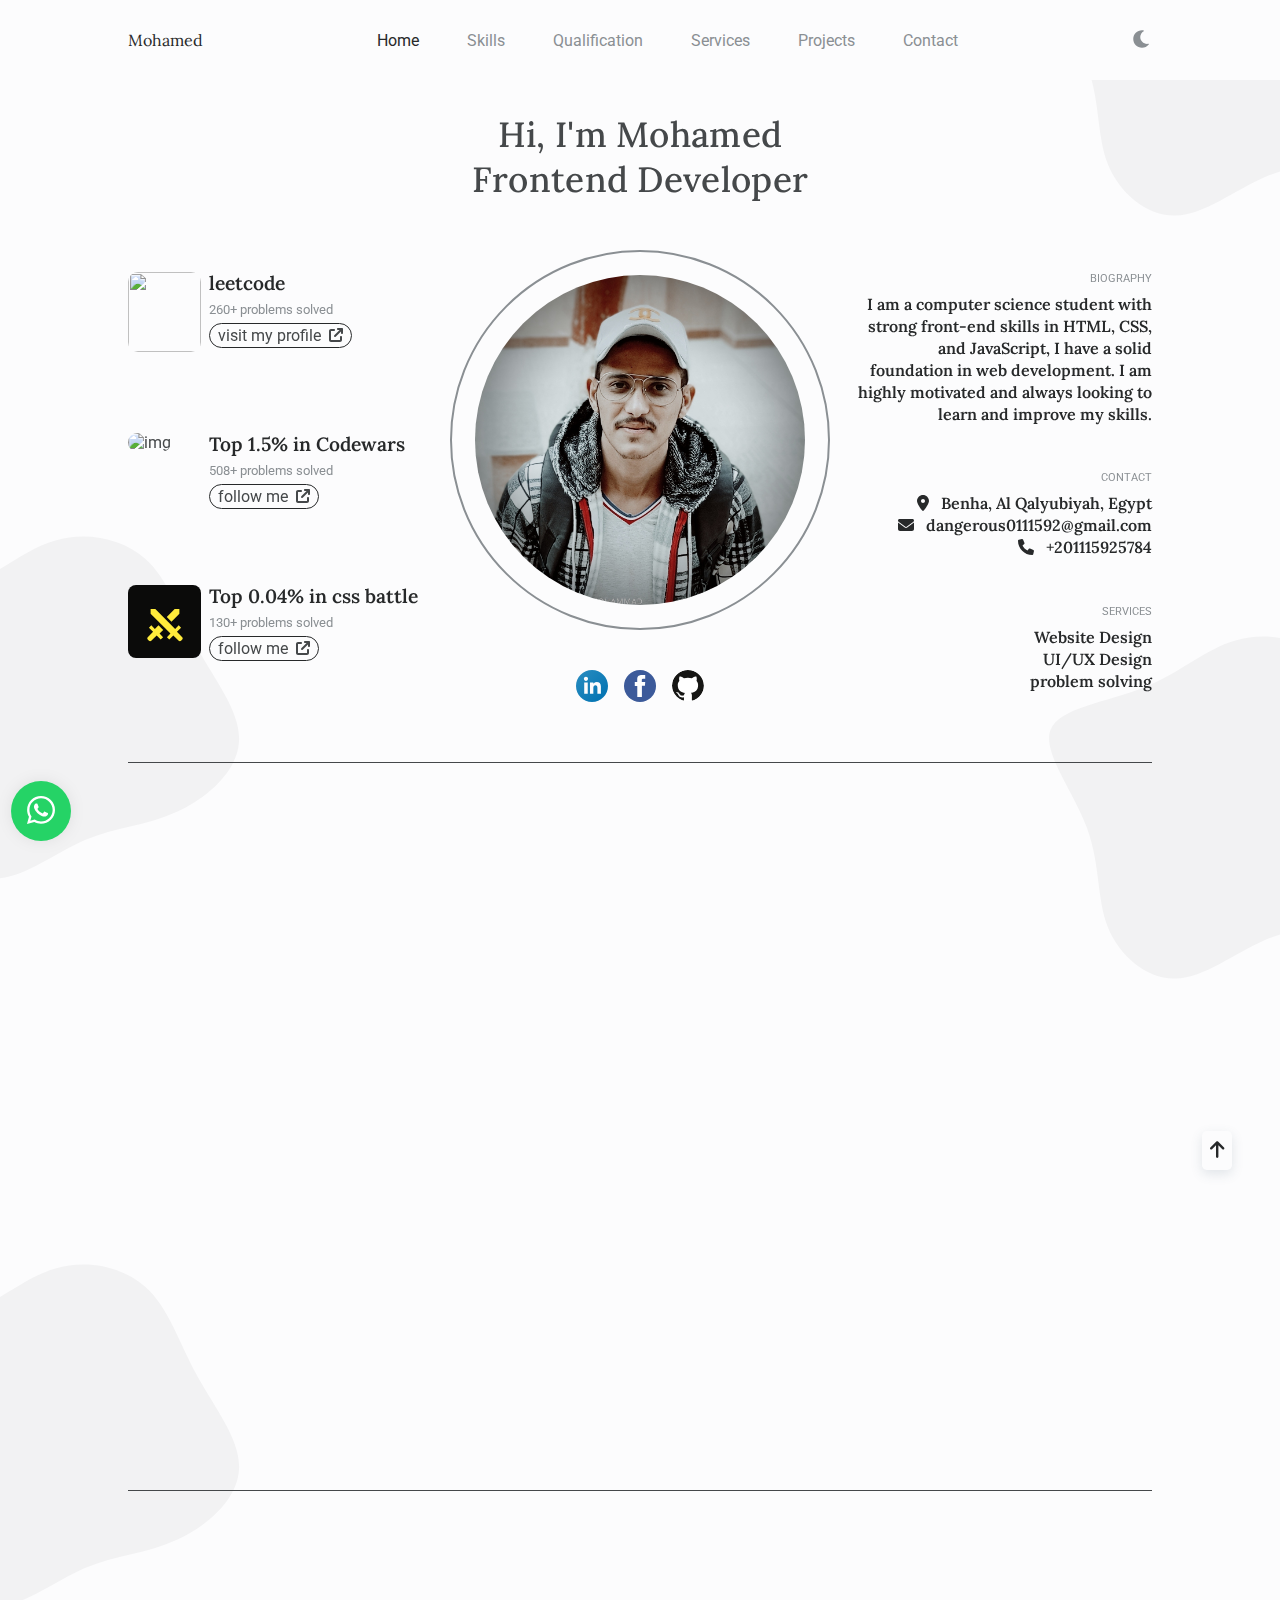
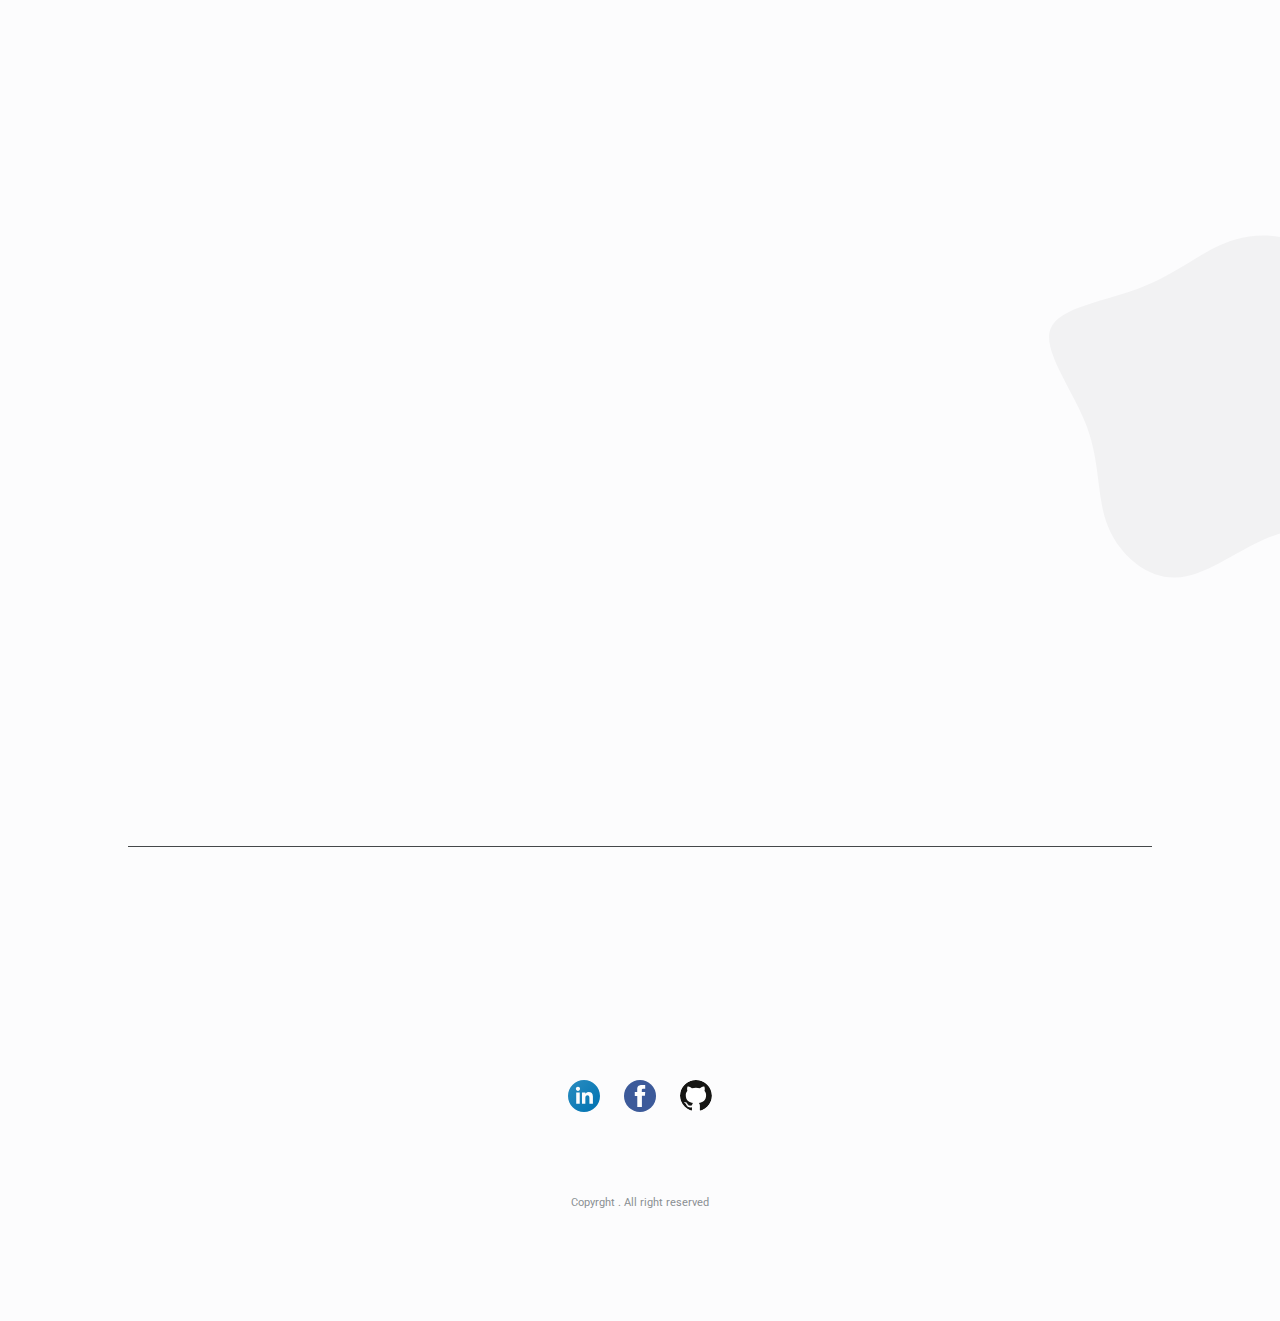
==== index.html @ 40b0de3e "Update index.html" ====
<!DOCTYPE html>
<html lang="en">
<head>
    <meta charset="UTF-8">
    <meta http-equiv="X-UA-Compatible" content="IE=edge">
    <meta name="viewport" content="width=device-width, initial-scale=1.0">
    <link href="https://unpkg.com/aos@2.3.1/dist/aos.css" rel="stylesheet">
    <!------------------- my style ------------------->
    <link rel="stylesheet" href="style/myStyle.css">
    <!------------------- icon  ------------------->
    <link rel="stylesheet" href="style/all.min.css">
    <title>Mohamed Atef</title>
</head>
<body>
    <!-------------------------- Header ---------------------->
    <header class="header" id="header">
        <nav class="nav container">
            <a href="#" class="nav-logo">
                Mohamed
            </a>
            <div class="nav-menu" id="nav-menu">
                <ul class="nav-list grid">
                    <li class="nav-item">
                        <a href="#home" class="nav-link active-link">
                            <i class="fa-solid fa-house"></i>
                            Home
                        </a>
                    </li>
                    <li class="nav-item">
                        <a href="#skills" class="nav-link">
                            <i class="fa-solid fa-award"></i>
                            Skills
                        </a>
                    </li>
                    <li class="nav-item">
                        <a href="#qualification" class="nav-link">
                            <i class="fa-sharp fa-solid fa-book-open"></i>
                            Qualification
                        </a>
                    </li>
                    <li class="nav-item">
                        <a href="#services" class="nav-link">
                            <i class="fa-sharp fa-solid fa-briefcase"></i>
                            Services
                        </a>
                    </li>
                    <li class="nav-item">
                        <a href="#projects" class="nav-link">
                            <i class="fa-regular fa-image"></i>
                            Projects
                        </a>
                    </li>
                    <li class="nav-item">
                        <a href="#contact" class="nav-link">
                            <i class="fa-regular fa-comment"></i>
                            Contact
                        </a>
                    </li>
                </ul>
                <!---- Close button ---->
                <div class="nav-close" id="nav-close">
                    <i class="fa-solid fa-xmark"></i>
                </div>
            </div>
            <div class="nav-buttons">
                <!-- Theme change button -->
                <div class="light" id="theme-button">
                    <i class="fa-solid fa-moon change-theme"></i>
                </div>
                <!-- Toggle button -->
                <div class="nav-toggle" id="nav-toggle">
                    <i class="fa-solid fa-bars"></i>
                </div>
            </div>
        </nav>
    </header>
    <!-------------------------- main ---------------------->
    <main class="main">
    <!-------------------------- Home ---------------------->
        <section class="home section" id="home">
            <img class="image-shape one" src="images/shpaewhite.svg" alt="shape">
            <div class="home-container container grid section-border">
                <div class="home-data grid">
                    <h1 class="home-title" data-aos="zoom-in-up"  data-aos-duration="1500">
                        Hi, I'm Mohamed <br>
                        Frontend Developer <br>
                        
                    </h1>
                    <div class="home-hold grid" data-aos="fade-up" data-aos-duration="1500">
                        <div class="home-profile">
                        </div>
                    </div>
                    <ul class="home-social">
                        <li data-aos="fade-right"  data-aos-duration="1500">
                            <a href="https://www.linkedin.com/in/mohamed-atef-a71194235/" target="_blank" class="home-social-link">
                                <img src="images/linkedin-icon.svg" alt="linked">
                            </a>
                        </li>
                        <li data-aos="zoom-in-up"  data-aos-duration="1500">
                            <a href="https://www.facebook.com/profile.php?id=100014950334746" target="_blank" class="home-social-link">
                                <img src="images/facebook-3-2.svg" alt="face">
                            </a>
                        </li>
                        <li data-aos="fade-left"  data-aos-duration="1500">
                            <a href="https://github.com/Mohamedate" target="_blank" class="home-social-link">
                                <img class="githup" src="images/github-icon-1.svg" alt="github">

                            </a>
                        </li>
                        
                    </ul>
                </div>
                <!-------------------------- Home 2 ---------------------->
                <div class="home-info" data-aos="fade-right"  data-aos-duration="1500" >
                    <div class="problem-skills">
                        <div class="image">
                            <img src="https://leetcode.com/_next/static/images/logo-dark-c96c407d175e36c81e236fcfdd682a0b.png" alt="">
                        </div>
                        <div class="right">
                        <p class="home-info-number">
                            leetcode
                        </p>
                        <p class="leader">260+ problems solved</p>
                        <a href="https://leetcode.com/_Mohamed_Atef/" target="_blank" class="button">visit my profile<i class="fa-solid fa-arrow-up-right-from-square"></i></a>
                        </div>
                    </div>
                    <div class="problem-skills">
                        <div class="image">
                            <img src="https://www.codewars.com/packs/assets/logo.61192cf7.svg" alt="img">
                        </div>
                        <div class="right">
                            <p class="home-info-number">
                            Top 1.5% in Codewars
                            </p>
                        <p class="leader">508+ problems solved</p>
                        <a href="https://www.codewars.com/users/Mohamed_Atef" target="_blank" class="button">follow me<i class="fa-solid fa-arrow-up-right-from-square"></i></a>
                        </div>
                    </div>
                    <div class="problem-skills">
                        <div class="image">
                            <h1 ><svg width="40" height="40" viewBox="0 0 24 24" fill="none" xmlns="http://www.w3.org/2000/svg" style="vertical-align: middle;"><path fill="currentColor" d="M6.2,2.44L18.1,14.34L20.22,12.22L21.63,13.63L19.16,16.1L22.34,19.28C22.73,19.67 22.73,20.3 22.34,20.69L21.63,21.4C21.24,21.79 20.61,21.79 20.22,21.4L17,18.23L14.56,20.7L13.15,19.29L15.27,17.17L3.37,5.27V2.44H6.2M15.89,10L20.63,5.26V2.44H17.8L13.06,7.18L15.89,10M10.94,15L8.11,12.13L5.9,14.34L3.78,12.22L2.37,13.63L4.84,16.1L1.66,19.29C1.27,19.68 1.27,20.31 1.66,20.7L2.37,21.41C2.76,21.8 3.39,21.8 3.78,21.41L7,18.23L9.44,20.7L10.85,19.29L8.73,17.17L10.94,15Z"></path></svg></h1>
                        </div>
                        <div class="right">
                        <p class="home-info-number">
                            Top 0.04% in css battle
                        </p>
                        <p class="leader">130+ problems solved</p>
                        <a href="https://cssbattle.dev/player/MnJTtdFY2pO4uQ5dPHrO4mf7Mcn2" target="_blank" class="button">follow me<i class="fa-solid fa-arrow-up-right-from-square"></i></a>
                        </div>
                    </div>
                </div>
    <!-------------------------- Home 1 ---------------------->
                <div class="home-info" data-aos="fade-left" data-aos-duration="1500">
                    <div>
                        <h3 class="home-info-title">
                            BIOGRAPHY
                        </h3>
                        <p class="home-info-desc">
                            I am a computer science student with strong front-end skills in HTML, CSS, and JavaScript, I have a solid foundation in web development. I am highly motivated and always looking to learn and improve my skills.
                        </p>
                    </div>
                       <div>
                        <h3 class="home-info-title">
                            CONTACT
                        </h3>
                        <p class="home-info-desc">
                            <i class="fas fa-map-marker-alt"></i> Benha, Al Qalyubiyah, Egypt <br>
                            <i class="fas fa-envelope"></i> dangerous0111592@gmail.com <br>
                            <i class="fas fa-phone"></i> +201115925784  <br>
                        </p>
                       </div>
                        <div>
                            <h3 class="home-info-title">
                                SERVICES
                            </h3>
                            <p class="home-info-desc">
                                Website Design<br>
                                UI/UX Design<br>
                                problem solving<br>
                            </p>
                        </div>
                </div>
    
                
            </div>
            <img class="image-shape two" src="images/shpaewhite.svg" alt="shape">
        </section>
    <!-------------------------- skills ---------------------->
        <section class="skills section" id="skills">
            <img class="image-shape one" src="images/shpaewhite.svg" alt="shape">
            <h2 class="section-title" data-aos="fade-down"  data-aos-duration="1500">Skills</h2>
            <span class="section-subtitle" data-aos="fade-down" data-aos-duration="1500">My favorite skills</span>
            <div class="skills-container container grid section-border">
    <!-------------------------- skills 1 ---------------------->
                <div class="skills-content"  data-aos="fade-right"  data-aos-duration="1500">
                    <h3 class="skills-title">
                        <i class="fas fa-code"></i>
                        Frontend Developer
                    </h3>
                    <div class="skills-info">
                        <div class="skills-data">
                            <div class="skills-hold">
                                <img src="images/html-1.svg" alt="html">
                            </div>
                            <h3 class="skills-name">Html</h3>
                            <span class="skills-subtitle">Intermediate</span>
                        </div>

                        <div class="skills-data">
                            <div class="skills-hold">
                                <img src="images/css-3.svg" alt="css">
                            </div>
                            <h3 class="skills-name">CSS</h3>
                            <span class="skills-subtitle">Advanced</span>
                        </div>

                        <div class="skills-data">
                            <div class="skills-hold">
                                <img src="images/javascript-1.svg" alt="javascript">
                            </div>
                            <h3 class="skills-name">Javascript</h3>
                            <span class="skills-subtitle">Advanced</span>
                        </div>

                        <div class="skills-data">
                            <div class="skills-hold">
                                <img class="react" src="images/react-2.svg" alt="react">
                            </div>
                            <h3 class="skills-name">REACT</h3>
                            <span class="skills-subtitle">Intermediate</span>
                        </div>

                        <div class="skills-data">
                            <div class="skills-hold">
                                <img src="images/github-icon-1.svg" alt="github">
                            </div>
                            <h3 class="skills-name">Github</h3>
                            <span class="skills-subtitle">Intermediate</span>
                        </div>
                    </div>
                </div>
    <!-------------------------- skills 2 ---------------------->
                <div class="skills-content"  data-aos="fade-left"  data-aos-duration="1500">
                    <h3 class="skills-title">
                        <i class="fa-solid fa-desktop"></i>
                        Programming skills
                    </h3>
                    <div class="skills-info">
                         <div class="skills-data">
                            <div class="skills-hold">
                                <i class="fas fa-code"></i>
                            </div>
                            <h3 class="skills-name">Problem solving</h3>
                            <span class="skills-subtitle">Advanced</span>
                        </div>

                        <div class="skills-data">
                            <div class="skills-hold">
                                <img class="sql" src="images/microsoft-sql-server-1.svg" alt="sql">
                            </div>
                            <h3 class="skills-name">SQL Server</h3>
                            <span class="skills-subtitle">Intermediate</span>
                        </div>

                        <div class="skills-data">
                            <div class="skills-hold">
                                <img src="images/java-4.svg" alt="java">
                            </div>
                            <h3 class="skills-name">Java</h3>
                            <span class="skills-subtitle">Basics</span>
                        </div>

                        <div class="skills-data">
                            <div class="skills-hold">
                                <img src="images/c.svg" alt="c">
                            </div>
                            <h3 class="skills-name">C++</h3>
                            <span class="skills-subtitle">Intermediate</span>
                        </div>

                        <div class="skills-data">
                            <div class="skills-hold">
                                <img src="images/linux-tux-1.svg" alt="linux">
                            </div>
                            <h3 class="skills-name">Linux</h3>
                            <span class="skills-subtitle">Basic</span>
                        </div>
                    </div>
                </div>
            </div>
            <img class="image-shape two" src="images/shpaewhite.svg" alt="shape">
        </section>

    <!-------------------------- Qualification ---------------------->
        <section class="qualification section" id="qualification">
            <h2 class="section-title" data-aos="zoom-in-up"  data-aos-duration="1500">Qualification</h2>
            <span class="section-subtitle" data-aos="zoom-in-up" data-aos-duration="1500">
                Experience & education
            </span>
            <div class="qualification-container container grid section-border">
    <!-------------------------- Qualification 1---------------------->
                <div class="qualification-content"   data-aos="fade-right"  data-aos-duration="1500">
                    <div class="qualification-info">
                        <div>
                            <img src="https://media.licdn.com/dms/image/C4D0BAQG-HVaFB9tgBg/company-logo_100_100/0/1581239864966?e=1678924800&v=beta&t=uQbjd6bm4BENVtMVsp62k39Ile3bRfUps99eZi96XdY" alt="photo">
                            <div class="right">
                                <h3 class="qualification-name">
                                    Bachelor In Computer Science
                                </h3>
                                <span class="qualification-country">Benha - University</span>
                                <span class="qualification-year">2020 - 2024</span>
                                <a href="https://www.facebook.com/BenhaUniversity" target="_blank" class="certificate">my university
                                    <i class="fa-solid fa-arrow-up-right-from-square"></i>
                                </a>
                            </div>
                        </div>

                        <div>
                            <img src="https://media.licdn.com/dms/image/C4E0BAQGLKj3JHcof0w/company-logo_100_100/0/1589990867649?e=1678924800&v=beta&t=PtotEZRxVqV0GkrwyvE3J-dJPnB8-mZC4EkPhBVgK_E" alt="photo">
                            <div class="right">
                                <h3 class="qualification-name">
                                    JavaScript Algorithms and Data Structures
                                </h3>
                                <span class="qualification-country">FreeCodeComp</span>
                                <span class="qualification-year">October 3, 2022</span>
                                <a href="https://www.freecodecamp.org/certification/fccfc37d119-243d-4e00-b1ca-138039695b70/javascript-algorithms-and-data-structures" target="_blank" class="certificate">show certificate
                                    <i class="fa-solid fa-arrow-up-right-from-square"></i>
                                </a>
                            </div> 
                        </div>

                        <div>
                            <img src="https://media.licdn.com/dms/image/C4E0BAQGLKj3JHcof0w/company-logo_100_100/0/1589990867649?e=1678924800&v=beta&t=PtotEZRxVqV0GkrwyvE3J-dJPnB8-mZC4EkPhBVgK_E" alt="photo">
                            <div class="right">
                                <h3 class="qualification-name">
                                    Responsive Web Design
                                </h3>
                                <span class="qualification-country">FreeCodeComp</span>
                                <span class="qualification-year">March 19, 2022</span>
                                <a href="https://www.freecodecamp.org/certification/fccfc37d119-243d-4e00-b1ca-138039695b70/responsive-web-design" target="_blank" class="certificate">show certificate
                                    <i class="fa-solid fa-arrow-up-right-from-square"></i>
                                </a>
                            </div>
                        </div>
                        <div>
                            <img src="https://media.licdn.com/dms/image/C4D0BAQFQr9e68bBOPQ/company-logo_100_100/0/1626275253364?e=1678924800&v=beta&t=chQveSewZbPbfd4oKkqAZGjlsv1VMfZ6nJq9t8ufFPI" alt="photo">
                            <div class="right">
                                <h3 class="qualification-name">
                                    Css Basics to Advanced
                                </h3>
                                <span class="qualification-country">Udemy</span>
                                <span class="qualification-year">July 16, 2022</span>
                                <a href="https://www.udemy.com/certificate/UC-e7223034-8a94-4473-86a9-c23339608e01/" target="_blank" class="certificate">show certificate
                                    <i class="fa-solid fa-arrow-up-right-from-square"></i>
                                </a>
                            </div>
                        </div>
                        
                    </div>
                </div>
                <div class="qualification-content"  data-aos="fade-left"  data-aos-duration="1500">
                    <div class="qualification-info">
                        <div>
                            <img src="https://media.licdn.com/dms/image/C4D0BAQFQr9e68bBOPQ/company-logo_100_100/0/1626275253364?e=1678924800&v=beta&t=chQveSewZbPbfd4oKkqAZGjlsv1VMfZ6nJq9t8ufFPI" alt="photo">
                            <div class="right">
                                <h3 class="qualification-name">
                                    Algorithm Analysis & Design
                                </h3>
                                <span class="qualification-country">Udemy</span>
                                <span class="qualification-year">Feb 19, 2023</span>
                                <a href="https://www.udemy.com/certificate/UC-d78c9600-1dc2-4a85-8a75-e47b803d3932/" target="_blank"        class="certificate">show certificate
                                    <i class="fa-solid fa-arrow-up-right-from-square"></i>
                                </a>
                            </div>
                        </div>
                    </div>
                </div>
            
            </div>
            
        </section>

    <!-------------------------- Services ---------------------->
        <section class="services section" id="services">
            <h2 class="section-title"  data-aos="zoom-in-up"  data-aos-duration="1500">Services</h2>
            <span class="section-subtitle" data-aos="zoom-in-up"  data-aos-duration="1500">What I Offer</span>

            <div class="services-container container grid section-border">
                <div class="services-card" data-aos="fade-right"  data-aos-duration="1500">
                    <i class="fas fa-code"></i>
                    <h2 class="services-title">
                        website<br>
                        Design
                    </h2>

                    <p class="services-description">
                        Developed user interfaces with modern Javascript frameworks,HTML5,and CSS3 and we makes your website more interacting for user.</p>
                    <div class="services-border"></div>
                </div>

                <div class="services-card" data-aos="zoom-in-up"  data-aos-duration="1500">
                    <i class="fa-solid fa-pen-nib"></i>
                    <h2 class="services-title">
                        UI/UX<br>
                        Design
                    </h2>

                    <p class="services-description">
                        We partner with designers and performance team on designing updates animation on your website and more fun things.</p>
                    <div class="services-border"></div>

                </div>

                <div class="services-card" data-aos="fade-left"  data-aos-duration="1500">
                    <i class="fa-solid fa-desktop"></i>
                    <h2 class="services-title">
                        Responsive<br>
                        layout
                    </h2>

                    <p class="services-description">
                        Created accessible responsive and functional user interfaces to allow visitors interacting with website.                    </p>
                    <div class="services-border"></div>

                </div>
            </div>
        </section>
    <!-------------------------- project ---------------------->
        <section class="projects section" id="projects">
            <img class="image-shape one" src="images/shpaewhite.svg" alt="shape">
            <h2 class="section-title" data-aos="zoom-in-up"  data-aos-duration="1500">Projects</h2>
            <span class="section-subtitle" data-aos="zoom-in-up"  data-aos-duration="1500">Most recent work</span>
            <ul class="filter-project" data-aos="zoom-in-up"  data-aos-duration="1500">
                <li data-project=".all" class="active">All</li>
                <li data-project=".latest">Latest</li>
                <li data-project=".fun">fun</li>
            </ul>
            <div class="hold-project container section-border ">
                    <!-------------------------- project 1---------------------->
                        <div class="projects-content all  latest" data-aos="fade-right"  data-aos-duration="1500">
                            <img src="images/art_one.png" alt="img">
                            <div>
                                <span class="projects-subtitle">Website</span>
                                <h1 class="projects-title">Art_One</h1>
                                <a href="https://mohameda-tef.000webhostapp.com/english.html" target="_blank" class="project-button">
                                view website <i class="fa-solid fa-arrow-up-right-from-square"></i>
                                </a>
                            </div>
                        </div>

                        <!-------------------------- project 2---------------------->
                        <div class="projects-content all latest" data-aos="zoom-in-up"  data-aos-duration="1500">
                            <img src="images/pointseven.png" alt="img">
                            <div>
                                <span class="projects-subtitle">Website</span>
                                <h1 class="projects-title">Point_Seven</h1>
                                <a href="https://mohameda-tef.000webhostapp.com/point_seven/indexE.html" target="_blank" class="project-button">
                                view website <i class="fa-solid fa-arrow-up-right-from-square"></i>
                                </a>
                            </div>
                        </div>

                        <!-------------------------- project 3---------------------->
                        <div class="projects-content all latest" data-aos="fade-left"  data-aos-duration="1500">
                            <img src="images/k-shop.png" alt="img">
                            <div>
                                <span class="projects-subtitle">Website</span>
                                <h1 class="projects-title">k-shop</h1>
                                <a href="https://mohamedate.github.io/hair-products-store/index.html" target="_blank" class="project-button">
                                view website <i class="fa-solid fa-arrow-up-right-from-square"></i>
                                </a>
                            </div>
                        </div>

                        <!-------------------------- project 4---------------------->
                        <div class="projects-content all fun" data-aos="fade-right"  data-aos-duration="1500">
                            <img src="images/tecnology.png" alt="img">
                            <div>
                                <span class="projects-subtitle">Website</span>
                                <h1 class="projects-title">Technology website</h1>
                                <a href="https://mohamedate.github.io/templateFoure/#home" target="_blank" class="project-button">
                                view website <i class="fa-solid fa-arrow-up-right-from-square"></i>
                                </a>
                            </div>
                        </div>
                        <!-------------------------- project 5---------------------->
                        <div class="projects-content all fun" data-aos="zoom-in-up"  data-aos-duration="1500">
                            <img src="images/e-commerse.jpg" alt="img">
                            <div>
                                <span class="projects-subtitle">Website</span>
                                <h1 class="projects-title">Adidas Shop</h1>
                                <a href="https://mohamedate.github.io/adidas_shop/" target="_blank" class="project-button">
                                view website <i class="fa-solid fa-arrow-up-right-from-square"></i>
                                </a>
                            </div>
                        </div>
                        <!-------------------------- project 6---------------------->
                        <div class="projects-content all fun" data-aos="fade-left"  data-aos-duration="1500">
                            <img src="images/happy.png" alt="img">
                            <div>
                                <span class="projects-subtitle">Website</span>
                                <h1 class="projects-title">Happy Birthday Card</h1>
                                <a href="https://mohamedate.github.io/happy/" target="_blank" class="project-button">
                                view website <i class="fa-solid fa-arrow-up-right-from-square"></i>
                                </a>
                            </div>
                        </div>
                        <!-------------------------- project 7---------------------->
                        <div class="projects-content all fun" data-aos="fade-right"  data-aos-duration="1500">
                            <img src="images/memorygame.jpg" alt="img">
                            <div>
                                <span class="projects-subtitle">Website</span>
                                <h1 class="projects-title">Memory Game</h1>
                                <a href="https://mohamedate.github.io/Memory_Game/" target="_blank" class="project-button">
                                view website <i class="fa-solid fa-arrow-up-right-from-square"></i>
                                </a>
                            </div>
                        </div>
                        <!-------------------------- project 8---------------------->
                        <div class="projects-content all fun" data-aos="zoom-in-up"  data-aos-duration="1500">
                            <img src="images/calculator.png" alt="img">
                            <div>
                                <span class="projects-subtitle">Website</span>
                                <h1 class="projects-title">Calculator App</h1>
                                <a href="https://mohamedate.github.io/calculator/" target="_blank" class="project-button">
                                view website <i class="fa-solid fa-arrow-up-right-from-square"></i>
                                </a>
                            </div>
                        </div>
            </div>
            <img class="image-shape two" src="images/shpaewhite.svg" alt="shape">
        </section>
    <!-------------------------- testimonial ---------------------->
    <section class="testimonial section" data-aos="zoom-in-up"  data-aos-duration="1500">
        <h2 class="section-title">Testimonial</h2>
        <span class="section-subtitle">my client saying</span>
        <div class="container section-border">
            <div class="wrap">
                <!-- swiper arrows -->
                <div class="next-button-test">
                    <i class="fa-solid fa-angle-right"></i>
                </div>
                <div class="prev-button-test">
                    <i class="fa-solid fa-angle-left"></i>
                </div>
                <ul class="dots" id="test-dots">
                    <li class="dot active"></li>
                    <li class="dot"></li>
                    <li class="dot"></li>
                    <li class="dot"></li>
                    <li class="dot"></li>
                </ul>
                <div class="cont" id="test-content">
                    <div class="active">
                        <div class="img">
                            <img src="images/affan.png" alt="img">
                        </div>
                        <h2>Mohamed Affan</h2>
                        <p>
                            Working with Mohamed is to give a good impression,
                            He does the work as quickly as possible and is very honest and serious about his work
                            Really I loved him.
                        </p>
                    </div>
                    <div>
                        <div class="img">
                            <img src="images/foad.png" alt="img">
                        </div>
                        <h2>Foad Al Kamel</h2>
                        <p>Working with Mohamed is to give a good impression,
                            He does the work as quickly as possible and is very honest and serious about his work
                            Really I loved him.
                        </p>
                    </div>
                    <div>
                        <div class="img">
                            <img src="images/affan.png" alt="img">
                        </div>
                        <h2>Mohamed Affan</h2>
                        <p>Working with Mohamed is to give a good impression,
                            He does the work as quickly as possible and is very honest and serious about his work
                            Really I loved him.
                        </p>
                    </div>
                    <div>
                        <div class="img">
                            <img src="images/shehab.png" alt="img">
                        </div>
                        <h2>Shehab Ahmed</h2>
                        <p>Working with Mohamed is to give a good impression,
                            He does the work as quickly as possible and is very honest and serious about his work
                            Really I loved him.
                        </p>
                    </div>
                    <div>
                        <div class="img">
                            <img src="images/omer.png" alt="img">
                        </div>
                        <h2>Omer Ali</h2>
                        <p>Working with Mohamed is to give a good impression,
                            He does the work as quickly as possible and is very honest and serious about his work
                            Really I loved him.
                        </p>
                    </div>
                </div>

            </div>    
        </div>
    </section>
    <!-------------------------- contact ---------------------->
    <section class="contact section" id="contact">
        <img class="image-shape one" src="images/shpaewhite.svg" alt="shape">
        <h2 class="section-title" data-aos="zoom-in-up"  data-aos-duration="1500">Contact Me</h2>
        <span class="section-subtitle" data-aos="zoom-in-up"  data-aos-duration="1500">Get in touch</span>

        <div class="contact-container container grid section-border">
            <a href="tel:+20 1115925784"  target="_blank" class="contact-content" data-aos="fade-right"  data-aos-duration="1500">
                <i class="fas fa-phone"></i>
                <h2>Give Me A Call</h2>
                <p>00201115925784</p>
            </a>
            <a href="mailto:dangerous0111592@gmail.com" target="_blank" class="contact-content" data-aos="zoom-in-up"  data-aos-duration="1500">
                <i class="fas fa-envelope"></i>
                <h2>Send Me An Email</h2>
                <p>dangerous0111592@gmail.com </p>
            </a>
            <a href="https://wa.me/+201115925784" target="_blank" class="contact-content" data-aos="fade-left"  data-aos-duration="1500">
                <i class="fab fa-whatsapp"></i>
                <h2>Message Me</h2>
                <p>00201115925784</p>
            </a>
        </div>
    </section>
    <!-------------------------- footer ---------------------->
    <footer class="footer">
        <div class="footer-container container">
            <h1 class="footer-title" data-aos="zoom-in-up"  data-aos-duration="1500">Mohamed</h1>
            <p data-aos="zoom-in-up"  data-aos-duration="1500">Frontend Developer</p>
            <ul class="footer-list" data-aos="zoom-in-up"  data-aos-duration="1500">
                <li><a href="#home" class="footer-link">Home</a></li>
                <li><a href="#skills" class="footer-link">Skills</a></li>
                <li><a href="#projects" class="footer-link">Projects</a></li>
            </ul>
            <ul class="footer-social">
               <li><a href="https://www.linkedin.com/in/mohamed-atef-a71194235/" target="_blank" class="social-link"><img src="images/linkedin-icon.svg" alt="linked"></a></li>
                <li><a href="https://www.facebook.com/profile.php?id=100014950334746" target="_blank" class="social-link"><img src="images/facebook-3-2.svg" alt="facebook"></a></li>
                <li><a href="https://github.com/Mohamedate" target="_blank" class="social-link"><img class="githup" src="images/github-icon-1.svg" alt="github"></a></li>
            </ul>
            <div class="footer-copy">
                Copyrght . All right reserved
            </div>
        </div>
    </footer>

    

    <!-------------------------- button scroll up ---------------------->
    <a href="#" class="scroll-up" id="scroll-up"><i class="fa-solid fa-arrow-up"></i></a>
    </main>
    <!-------------------------- whatsupp icon --------------------------->
    <div id="whatsapp">
        <a href="https://wa.me/+201115925784" target="_blank" class="whats">
            <i class="fab fa-whatsapp"></i>
        </a>
    </div>
    <script src="https://unpkg.com/aos@2.3.1/dist/aos.js"></script>
    <script src="js/all.min.js"></script>
    <script src="js/javascript.js"></script>
</body>
</html>
---- style/myStyle.css ----
@import url('https://fonts.googleapis.com/css2?family=Lora:wght@400;500;600&family=Roboto:wght@400;500&display=swap');
:root { 
/* ------------
color Variable
--------------*/   
--header-height: 3.5rem;

--first-color: hsl(207, 65%,65%);
--title-color: hsl(207, 4%, 16%);
--text-color: hsl(207, 4%, 28%);
--text-color-light: hsl(207, 4%, 56%);
--body-color: hsl(207, 4%, 99%);
--container-color: hsl(207, 4%, 95%);


--gradient-color: linear-gradient(180deg, hsla(207, 48%, 72%, 0)
                                        , hsla(207, 65%, 65%, 1));
/* ------------
Font Variable
--------------*/
--body-font: 'Roboto', sans-serif;
--title-font: 'Lora', serif;
--biggest-font-size: 1.5rem;
--h1-font-size: 1.5rem;
--h2-font-size: 1.25rem;
--h3-font-size: 1rem;
--normal-font-size: .9rem;
--small-font-size: .8rem;
--smaller-font-size: .7rem;
--tiny-font-size: .6rem;
/* ------------
Font Weight
--------------*/
--font-medium: 500;
--font-semi-bold: 600;
/* ------------
z-index
--------------*/
--z-normal: 1;
--z-tooltip: 10;
--z-fixed: 100;
}


@media screen and (min-width: 1024px) {
:root { 
--biggest-font-size: 3rem;
--h1-font-size: 2.5rem;
--h2-font-size: 1.5rem;
--h3-font-size: 1.2rem;
--normal-font-size: 1rem;
--small-font-size: .8rem;
--smaller-font-size: .7rem;
--tiny-font-size: .6rem;
    }
}
/* ------------
Our Rules
--------------*/
* { 
    box-sizing: border-box;
    padding: 0;margin: 0;
}
html { 
    scroll-behavior: smooth;
}
body { 
    font-family: var(--body-font);
    font-size: var(--normal-font-size);
    background-color: var(--body-color);
    color: var(--text-color);
    transition: background-color .5s;

}
h1,h2,h3 { 
    color: var(--text-color);
    font-family: var(--title-font);
    font-weight: var(--font-medium);
}
ul { 
    list-style: none;
}
a { 
    text-decoration: none;
}
img { 
    max-width: 100%;
}
.container { 
    max-width: 1024px;
    margin-inline: 1.5rem;
}
.grid { 
    display: grid;
    gap: 1.5rem;
}
.section { 
    padding-block: 2.5rem;
}
.section-border { 
    border-bottom: 1px solid var(--text-color);
    padding-bottom: 3.5rem;
}
.section-title,
.section-subtitle { 
    text-align: center;
}
.section-title { 
    font-size: var(--h1-font-size);
    font-weight: var(--font-semi-bold);
    margin-bottom: .25rem;
}
.section-subtitle { 
    display: block;
    font-size: var(--small-font-size);
    color: var(--text-color-light);
    margin-bottom: 3rem;
}
.main { 
    overflow: hidden;
}
/* ------------
theme change color
--------------*/
body.dark-theme { 
--title-color: hsl(207, 4%, 95%);
--text-color: hsl(207, 4%, 65%);
--body-color: hsl(207, 4%, 10%);
--container-color: hsl(207, 4%, 12%);
}
.dark-theme .nav, 
.dark-theme .nav-menu, 
.dark-theme .scroll-up { 
    background-color: var(--container-color);
    box-shadow: 0 4px 20px hsla(207, 24%, 8%, .4);
}
.dark-theme .section-border { 
    border-bottom: 1px solid hsl(207, 4%, 32%);
}
.dark-theme::-webkit-scrollbar { 
    background-color: hsl(207, 4%, 15%);
}
/*---------
scroll bar
-----------*/
::-webkit-scrollbar { 
    width: .6rem;
    background-color: #bdc0c2;
    border-radius: .5rem;
}
::-webkit-scrollbar-thumb { 
    background-color: #a2a6a9;
    border-radius: .5rem;
}
::-webkit-scrollbar-thumb:hover { 
    background-color: #888d91;
}
/*---------
Header nav
-----------*/
.header { 
    width: 100%;
    position: fixed;
    bottom: 2rem;
    z-index: var(--z-fixed);
}
.nav { 
    height: 4rem;
    display: flex;
    justify-content: space-between;
    align-items: center;
    background-color: var(--body-color);
    box-shadow: 0 4px 20px #445b6f1a;
    padding-inline: 1.5rem;
    border-radius: 3rem;

}
.nav-logo,
.nav-toggle,
.nav-close { 
    color: var(--title-color);
}
.nav-logo { 
    font-family: var(--title-font);
}
.nav-toggle { 
    font-size: 1.25rem;
    cursor: pointer;
}
@media screen and (max-width: 1024px) {
    .nav-menu { 
        position: fixed;
        width: 88%;
        left: 0;
        right: 0;
        bottom: -60%;
        margin: 0 auto;
        background-color:var(--body-color);
        box-shadow: 0 4px 20px hsla(207, 24%, 35%,.1);
        padding: 2rem 1.5rem 5rem;
        border-radius: 2rem;
        transition: bottom .6s cubic-bezier(0.175, 0.885, 0.32, 1.275);
        
    }
    
}
.nav-list { 
    grid-template-columns: repeat(3,max-content);
    justify-content: center;
    gap: 2rem 3rem;
}
.nav-link { 
    display: flex;
    flex-direction: column;
    gap: .25rem 0;
    align-items: center;
    font-size: var(--smaller-font-size);
    color: var(--text-color-light);
    transition: color .3s;
}
.nav-link:hover { 
    color: var(--title-color);
}
.nav-link svg { 
    font-size: 1.25rem;
}
.nav-close { 
    position: absolute;
    right: 1.5rem;
    bottom: .7rem;
    font-size: 1.5rem;
    cursor: pointer;
}
.nav-buttons { 
    display: flex;
    align-items: center;
    gap: 0 1.5rem;
}
.change-theme { 
    font-size: 1.25rem;
    color: var(--title-color);
    cursor: pointer;
    transition: .3s;
}
/* --- Show mneu --- */
.show-menu { 
    bottom: 2rem;
}
.active-link { 
    color: var(--title-color);
}
/*---------
Home
-----------*/
.home { 
    position: relative;

}
.image-shape { 
    position: absolute;
    z-index: -1;
    width: 500px;
    animation: react-img 15s infinite linear;
}

.image-shape.one { 
    top: -200px;
    right: -200px;
}
.image-shape.two { 
    bottom: -200px;
    left: -200px;
}
@media (max-width: 768px) {
    .image-shape { 
        width: 250px;
    }
    .image-shape.one { 
        top: -100px;
        right: -100px;
    }
    .image-shape.two { 
        bottom: -100px;
        left: -100px;
    }
}
.home-container { 
    row-gap: 4rem;
    padding-top: 2rem;
}
.home-data { 
    row-gap: 1.5rem;
}
.home-title { 
    text-align: center;
    font-size: var(--biggest-font-size);
    letter-spacing: .3px;
    margin-bottom: .5rem;
}
.home-hold {
    position: relative;
    width: 240px;
    height: 240px;
    background-color: var(--body-color);
    border: 2px solid var(--text-color-light);
    justify-self: center;
    border-radius: 50%;
    place-items: center;
}
.home-profile { 
    width: 200px;
    height: 200px;
    background-image: url(../images/myphoto.jpg);
    background-position: center;
    background-repeat: no-repeat;
    background-size: cover;
    border-radius: 50%;
    overflow: hidden;
}
.home-social { 
    justify-self: center;
    display: flex;
    gap: 0 1.25rem;
}
.home-social-link { 
    
    display: block;
    color: var(--text-color-light);
    transition: color .4s;
    width: 2rem;
}
.home-social-link .githup { 
    background-color: #fff;
    border-radius: 50%;
}
.home-social-link img:hover { 
    animation: ani-skills .6s infinite;
}
.home-social-link:hover { 
    color: var(--title-color);
}
.home-info { 
    display: grid;
    gap: 2rem 0;
}
.home-info > .problem-skills { 
    display: flex;
    justify-content: center;
}
.home-info > .problem-skills .image { 
    flex-basis: 25%;
}
.home-info > .problem-skills .image img { 
    max-width: 73px;
    border-radius: 10px;
}
.home-info > .problem-skills:nth-child(1) .image img { 
    height: 80px;
    width: 100%;
}
.home-info > .problem-skills .image h1 { 
width: 73px;
height: 73px;
background: #0b0b0a;
text-align: center;
line-height: 73px;
color: #ffeb3b;
border-radius: .5rem;
}
.home-info > .problem-skills .leader { 
    text-align: left;
    font-size: var(--small-font-size);
    margin-top: .5rem;
    color: var(--text-color-light);
}
.home-info > .problem-skills .button { 
    border: 1px solid var(--title-color);
    border-radius: 20px;
    padding: 2px 8px;
    margin: 6px 0 0 0;
    display: block;
    width: max-content;
    color: var(--text-color);
}
.home-info > .problem-skills .button svg { 
    margin-left: .5rem;
    transition: .3s;
}
.home-info > .problem-skills .button:hover svg { 
    margin-left: 1rem;
    transform: rotate(360deg);
}

.home-info > .problem-skills .right { 
    margin-left: .5rem;
    flex-basis: 75%;
    text-align: left;
}
.home-info-title { 
    font-family: var(--body-font);
    font-size: var(--smaller-font-size);
    font-weight: 400;
    color: var(--text-color-light);
    margin-bottom: .5rem;
}

.home-info-desc,
.home-info-number { 
    font-family: var(--title-font);
    color: var(--title-color);
    font-weight: var(--font-semi-bold);
    line-height: 22px;
    max-width: 300px;
}
.home-info-desc svg { 
    margin-right: .5rem;
}
.home-info-desc svg:last-of-type { 
    animation: contact-inim .2s linear infinite alternate;

}
.home-info-number { 
    font-size: var(--h3-font-size);
    font-weight: var(--font-semi-bold);
}


/*---------
skills
-----------*/
.skills { 
    position: relative;
}
.skills-container { 
    gap: 3.5rem 0;
}
.skills-title { 
    display: flex;
    justify-content: center;
    align-items: center;
    gap: 0 .5rem;
    font-size: var(--small-font-size);
    font-weight: var(--font-semi-bold);
    margin-bottom: 2.5rem;
}
.skills-title svg { 
    font-size: 1rem;
}
.skills-info,
.skills-data,
.skills-hold { 
    display: grid;
}
.skills-info { 
    grid-template-columns: repeat(3,1fr);
    gap: 2.5rem 2rem;
}
.skills-data { 
    justify-content: center;
    text-align: center;
}
.skills-hold { 
    width: 80px;
    height: 100px;
    background-color: var(--container-color);
    border-radius: 3rem;
    place-items: center;
    margin:0 auto 1rem;
}
.skills-hold img { 
    width: 40px;
}
.react { 
    animation: react-img 1.5s infinite linear;
}
@keyframes react-img {
    100% { 
        transform: rotate(360deg);
    }
    
}
.skills-hold .sql { 
    width: 70px;
}
.skills-hold svg { 
    font-size: 2rem;
}
.skills-name { 
    font-size: var(--small-font-size);
    margin-bottom: .25rem;
}
.skills-subtitle { 
    font-size: var(--tiny-font-size);
    color: var(--text-color-light);
}
/* Animation skills */
.skills-hold:hover img,
.skills-hold:hover svg { 
    animation: ani-skills .6s;
}
@keyframes ani-skills {
    0% { 
        transform: translate(0);
    }
    20% { 
        transform: translateY(-6px);
    }
    40% { 
        transform: translate(0);
    }
    60% { 
        transform: translateY(-3px);
    }
    80% { 
        transform: translate(0);
    }
}

/*---------
qualification
-----------*/
.qualification-container { 
    gap: 2.5rem 0;
}
.qualification-title { 
    display: flex;
    justify-content: center;
    align-items: center;
    gap: 0 .5rem;
    font-size: var(--small-font-size);
    margin-bottom: 2rem;
}
.qualification-title svg { 
    font-size: 1rem;
}
.qualification-info { 
    display: grid;
    gap: 2rem 0;
}
.qualification-info > div { 
    display: flex;
    align-items: center;
    gap: 0 8px;
}
.qualification-info > div img { 
    width: 60px;
    transform: translateY(-10px);
}
.qualification-info .right .certificate { 
    border: 1px solid var(--title-color);
    border-radius: 20px;
    padding: 2px 8px;
    margin: 6px 0 0 0;
    display: block;
    width: max-content;
    color: var(--text-color);
}
.qualification-info .right a svg { 
    transition: .3s;
}
.qualification-info .right a:hover svg { 
    transform: rotate(360deg);
    margin-left: .5rem;
}
.qualification-name { 
    font-size: var(--normal-font-size);
    margin-bottom: .5rem;
}
.qualification-country,
.qualification-year { 
    display: block;
    font-size: var(--small-font-size);
    color: var(--text-color-light);
}
.qualification-country { 
    margin-bottom: .2rem;
}
.see-more-qualification { 
    font-size: 16px;
    justify-content: center;
    cursor: pointer;
    color: var(--text-color);
}
.see-more-qualification svg { 
    transition: .4s;
    margin-left: .5rem;
}
.see-more-qualification:hover svg { 
    transform: rotate(360deg);
}
/*---------
services
-----------*/
.services-container { 
    gap: 2.5rem 0;
    justify-content: center;
}
.services-card { 
    position: relative;
    width: 228px;
    height: 322px;
    background-color: var(--container-color);
    text-align: center;
    padding: 3rem 1rem;
    border-radius: 7rem 7rem 7rem 0;
    z-index: 10;
}
.services-card svg { 
    font-size: 2rem;
    color: var(--text-color);
    margin-bottom: 1rem;
    transition: .6s ease-in-out;
}
.services-title { 
    font-size: var(--h2-font-size);
    font-weight: var(--font-semi-bold);
    margin-bottom: 1.5rem;
}
.services-border { 
    width: 250px;
    height: 340px;
    border: 2px solid var(--text-color-light);
    border-radius: 7rem 7rem 7rem 0; 
    position: absolute;
    inset: 0;
    left: -10px;
    margin: auto;
    transition: .6s;
    opacity: 0;
}
.services-description { 
    text-align: left;
    line-height: 1.5rem;
}
.services-card:hover svg { 
    transform: rotateY(360deg);
}
.services-card:hover .services-border { 
    opacity: 1;
}

/*---------
projects
-----------*/
.projects { 
    position: relative;
}
.projects-content { 
    background: #607d8b24;
    width: 280px;
    border-radius: 23px;
    padding-bottom: 1rem;
    margin: auto;
}
.projects-content > div { 
    padding-left: 1rem;
}
.filter-project { 
    display: flex;
    justify-content: center;
    margin-bottom: 3rem;
}
.filter-project li { 
    display: block;
    font-size: 1.3rem;
    margin: 0 .5rem;
    cursor: pointer;
    color: var(--text-color-light);
}
.filter-project li:hover { 
    color: var(--text-color);
}
.filter-project li.active { 
    color: var(--text-color);
    font-weight: bold;
}
.hold-project { 
    display: grid;
    grid-template-columns: repeat(auto-fill,minmax(300px, 1fr));
    gap: 3rem 1rem;
}
.projects-content img { 
    width: 280px;
    height: 190px;
    border-radius: 1rem;
    margin-bottom: .5rem;
}
.projects-subtitle { 
    font-size: var(--small-font-size);
    color: var(--text-color-light);

}
.projects-title { 
    font-size: var(--h2-font-size);
    margin:.5rem 0 1rem;
}
.project-button { 
    display: inline-flex;
    align-items: center;
    gap: 0px 0.5rem;
    color: var(--text-color);
    font-size: var(--small-font-size);
    border: 1px solid;
    border-radius: 1rem;
    padding: 0.1rem .8rem;
}
.project-button svg { 
    font-size: 1rem;
    transition: .3s;
}
.project-button:hover svg { 
    margin-left: .5rem;
    transform: rotate(360deg);
    
}

/*---------
testimonial
-----------*/
.testimonial { 
    position: relative;
}
.testimonial-content { 
    text-align: center;
}
.testimonial-subtitle { 
    font-size: var(--smaller-font-size);
    color: var(--text-color-light);
}
.testimonial .wrap { 
    position: relative;
    width: 100%;
    max-width: 1020px;
    padding: 40px 20px;
}
.next-button-test, 
.prev-button-test { 
position: absolute;
color: var(--text-color);
cursor: pointer;
font-size: 2rem;
top: 50%;
transform: translateY(-50%);
transition: all .3s ease-in-out;
z-index: 20;
}
.next-button-test { 
    right: 1rem;
}
.prev-button-test { 
    left: 1rem;
}
.testimonial .dots { 
    text-align: center;
    position: absolute;
    bottom: 6rem;
    left: 0;
    height: 1rem;
    width: 100%;
}
.testimonial .dots .dot { 
    width: 12px;
    height: 12px;
    border-radius: 50%;
    border: 1px solid var(--text-color);
    margin: 0 5px;
    cursor: pointer;
    display: inline-block;
    list-style: none;
    transition: .3s ease-in-out;

}
.testimonial .dots .dot.active, 
.testimonial .dots .dot:hover { 
    background-color: var(--text-color);
}
.testimonial .cont { 
    position: relative;
}
.testimonial .cont > div { 
    position: absolute;
    position: absolute;
    text-align: center;
    top: 0;
    left: 0;
    padding-bottom: 7rem;
    opacity: 0;
}
.testimonial .cont > div.inactive { 
    opacity: 1;
}
.testimonial .cont > div.active { 
    opacity: 1;
    position: relative;
}

.testimonial .img img { 
    width: 100px;
    height: 100px;
    border-radius: 50%;
    margin: auto;
}

.testimonial .cont > div h2 { 
    margin: 1rem 0;

}

.testimonial .cont > div p { 
    width: 80%;
    margin: auto;
    line-height: 25px;
}

.testimonial .cont > div.active .img img { 
    animation: test-show .5s ease-in-out forwards;
}
.testimonial .cont > div.active h2 { 
    animation: test-content-in .4s ease-in-out forwards;
}
.testimonial .cont > div.active p { 
    animation: test-content-in ease-in-out .5s forwards;
}
.testimonial .cont > div.inactive .img img { 
    animation: test-hide .5s ease-in-out forwards;
}
.testimonial .cont > div.inactive h2 { 
    animation: test-content-out .4s ease-in-out forwards;
}
.testimonial .cont > div.inactive p { 
    animation: test-content-in ease-in-out .5s forwards;
}
@keyframes test-content-in {
    from { 
        opacity: 0;
        transform: translateY(100%);
    }
    to { 
        opacity: 1;
        transform: translateY(0);
    }
}
@keyframes test-content-out {
    from { 
        opacity: 1;
        transform: translateY(0);
    }
    to { 
        opacity: 0;
        transform: translateY(-100%);
    }
}
@keyframes test-show {
    from { 
        opacity: 0;
        transform: scale(0);
    }
    to { 
        opacity: 1;
        transform: scale(1);
    }
}
@keyframes test-hide {
    from { 
        opacity: 1;
        transform: scale(1);
    }
    to { 
        opacity: 0;
        transform: scale(0);
    }
}
/*---------
contact
-----------*/
.contact { 
    position: relative;
}
.contact-container { 
    gap: 3.5rem 0;
}
.contact-title { 
    display: flex;
    justify-content: center;
    align-items: center;
    gap: 0 .5rem;
    font-size: var(--small-font-size);
    font-weight: var(--font-semi-bold);
    margin-bottom: 2.5rem;
}
.contact-content { 
    text-align: center;
    cursor: pointer;
}
.contact-content svg { 
    font-size: 5rem;
    margin-bottom: 1rem;
    color: var(--text-color);
}
.contact-content:hover svg { 
    animation: contact-inim .2s linear infinite alternate;
}
@keyframes contact-inim {
    50% { 
        transform: translateY(-5px) rotate(-10deg);
    }
    100% { 
        transform: translateY(-5px) rotate(10deg);
    }
}
.contact-content h2 { 
    margin-bottom: .5rem;
}
.contact-content p { 
    font-size: var(--small-font-size);
    color: var(--text-color-light);
    font-weight: bold;
}
/*---------
footer
-----------*/
.footer .container { 
    padding: 3rem 0 7rem;
    text-align: center;
}
.footer-title { 
    font-size: var(--h1-font-size);
    font-weight: var(--font-semi-bold);
    margin-bottom: 1rem;
}
.footer-list, 
.footer-social { 
    display: flex;
    justify-content: center;
}
.footer-list { 
    margin: 2.5rem 0;
    gap: 0 2.5rem;
}
.footer-link { 
    color: var(--title-color);
}
.footer-social { 
    gap: 0 1.5rem;
}
.footer-social img { 
    width: 2rem;
}
.footer-social .githup { 
    background-color: #fff;
    border-radius: 50%;
}
.footer-social img:hover { 
    animation: ani-skills .6s infinite;
}
.footer-copy { 
    margin-top: 5rem;
    font-size: var(--smaller-font-size);
    color: var(--text-color-light);
}
/*---------
scroll button
-----------*/
.scroll-up { 
    position: fixed;
    right: 1rem;
    bottom: -30%;
    background-color: var(--body-color);
    box-shadow: 0 4px 12px #445b6f26;
    padding: .5rem;
    border-radius: .3rem;
    font-size: 1.2rem;
    color: var(--title-color);
    z-index: var(--z-tooltip);
    transition: .3s ;
}
.scroll-up:hover { 
    transform: translateY(-.25rem);
}
.scroll-up.show-button { 
    bottom: 7rem;
}
#whatsapp .whats { 
    position: fixed;
    background-color: #52d399;
    display: block;
    text-align: center;
    box-shadow: 0 0 20px rgb(0 0 0 / 15%);
    border-radius: 50px;
    color: #fff;
    bottom: 7rem;
    left: 1rem;
    font-size: 2rem;
    width: 50px;
    height: 50px;
    line-height: 50px;
    z-index: 9999;
}
#whatsapp .whats::before { 
    content: '';
    position: absolute;
    z-index: -1;
    left: 50%;
    top: 50%;
    transform: translate(-50%, -50%);
    width: 60px;
    height: 60px;
    border-radius: 50%;
    background-color: #25d366;
    animation: effect-border 1.5s ease-out infinite;
} 
@keyframes  effect-border {
    0% { 
        transform: translate(-50%, -50%) scale(1);
        opacity: 1;
    }
    100% { 
        transform: translate(-50%, -50%) scale(1.5);
        opacity: 0;
    }
    
}
@media  screen and (min-width: 567px) {
    .nav, 
    .nav-menu { 
        width: 380px;
    }
    .nav { 
        margin: auto;
    }
}
@media screen and (min-width: 768px){
    .home-container { 
        grid-template-columns: 1fr 1fr 1fr;
    }
    .home-data { 
        order: 2;
    }
    .home-info { 
        margin-top: 10rem;
    }
    .home-info:nth-child(3) { 
        text-align: right;
        order: 3;
    }
    .skills-container, 
    .qualification-container { 
        grid-template-columns: repeat(2, max-content);
        gap: 0 5rem;
        justify-content: center;
    }
    .contact-container { 
        grid-template-columns: repeat(3, max-content);
        gap: 0 5rem;
        justify-content: center;
    }
    .services-container { 
        grid-template-columns: repeat(3, max-content);
        gap: 0 5rem;
    }
    .contact-container .contact-form { 
        width: 360px;
    }
    .container { 
        margin: auto;
    }
}
@media screen and (min-width: 1024px){ 
    .header { 
        top: 0;
        background-color: var(--body-color);
        transition: .4s;
        bottom: initial;
    }
    .nav { 
        width: initial;
        height: 5rem;
        box-shadow: none;
        border-radius: 0;
        column-gap: 3rem;
        margin-inline: 1.5rem;
        padding: 0;
    }
    .nav.container { 
        margin: auto;
    }
    .nav-link svg, 
    .nav-toggle, 
    .nav-close { 
        display: none;
    }
    .nav-menu { 
        width: initial;
        background-color: var(--body-color);
        transition: .4s;
    }
    .nav-list { 
        display: flex;
        column-gap: 3rem;
    }
    .nav-link { 
        font-size: var(--normal-font-size);
    }
    .home.section { 
        padding-block: 5rem 0;
    }
    .home-data { 
        gap: 2.5rem 0;
    }
    .home-hold { 
        width: 380px;
        height: 380px;
    }
    .home-profile { 
        width: 330px;
        height: 330px;
    }
    .home-social { 
        gap: 0 1rem;
    }
    .skills-container { 
        gap: 0 10rem;
    }
    .skills-info { 
        column-gap: 3rem; 
    }
    .qualification-container { 
        gap: 0 14rem;
    }
    .qualification-title { 
        margin-bottom: 3rem;
    }
    .services-card { 
        width: 250px;
        height: 350px;
    }
    .services-border { 
        width: 260px;
        height: 360px;
        left: -5px;
    }
    .testimonial-container { 
        width: 600px;
    }
    .testimonial-des { 
        font-size: var(--h2-font-size);
    }
    .contact-container { 
        column-gap: 8rem;
    }
    .contact-info, 
    .contact-form { 
        row-gap: 3rem;
    }
    .change-theme { 
        color: var(--text-color-light);
    }
    .change-theme:hover { 
        color: var(--text-color);
    }
    .section { 
        padding-block: 8rem 0;
    }
    .home-title { 
        font-size: 2.2rem;
    }
    .scroll-up { 
        right: 3rem;
    }
    .scroll-up.show-button, 
    #whatsapp .whats  { 
        bottom: 4rem;
    }
    .section-subtitle { 
        margin-bottom: 5rem;
    }
}
.background-header { 
    box-shadow: 0 4px 20px hsla(207, 24%, 35%, .1);
}

.dark-theme .header { 
    box-shadow: 0 6px 24px hsla(207, 24%, 8%, .6);
}
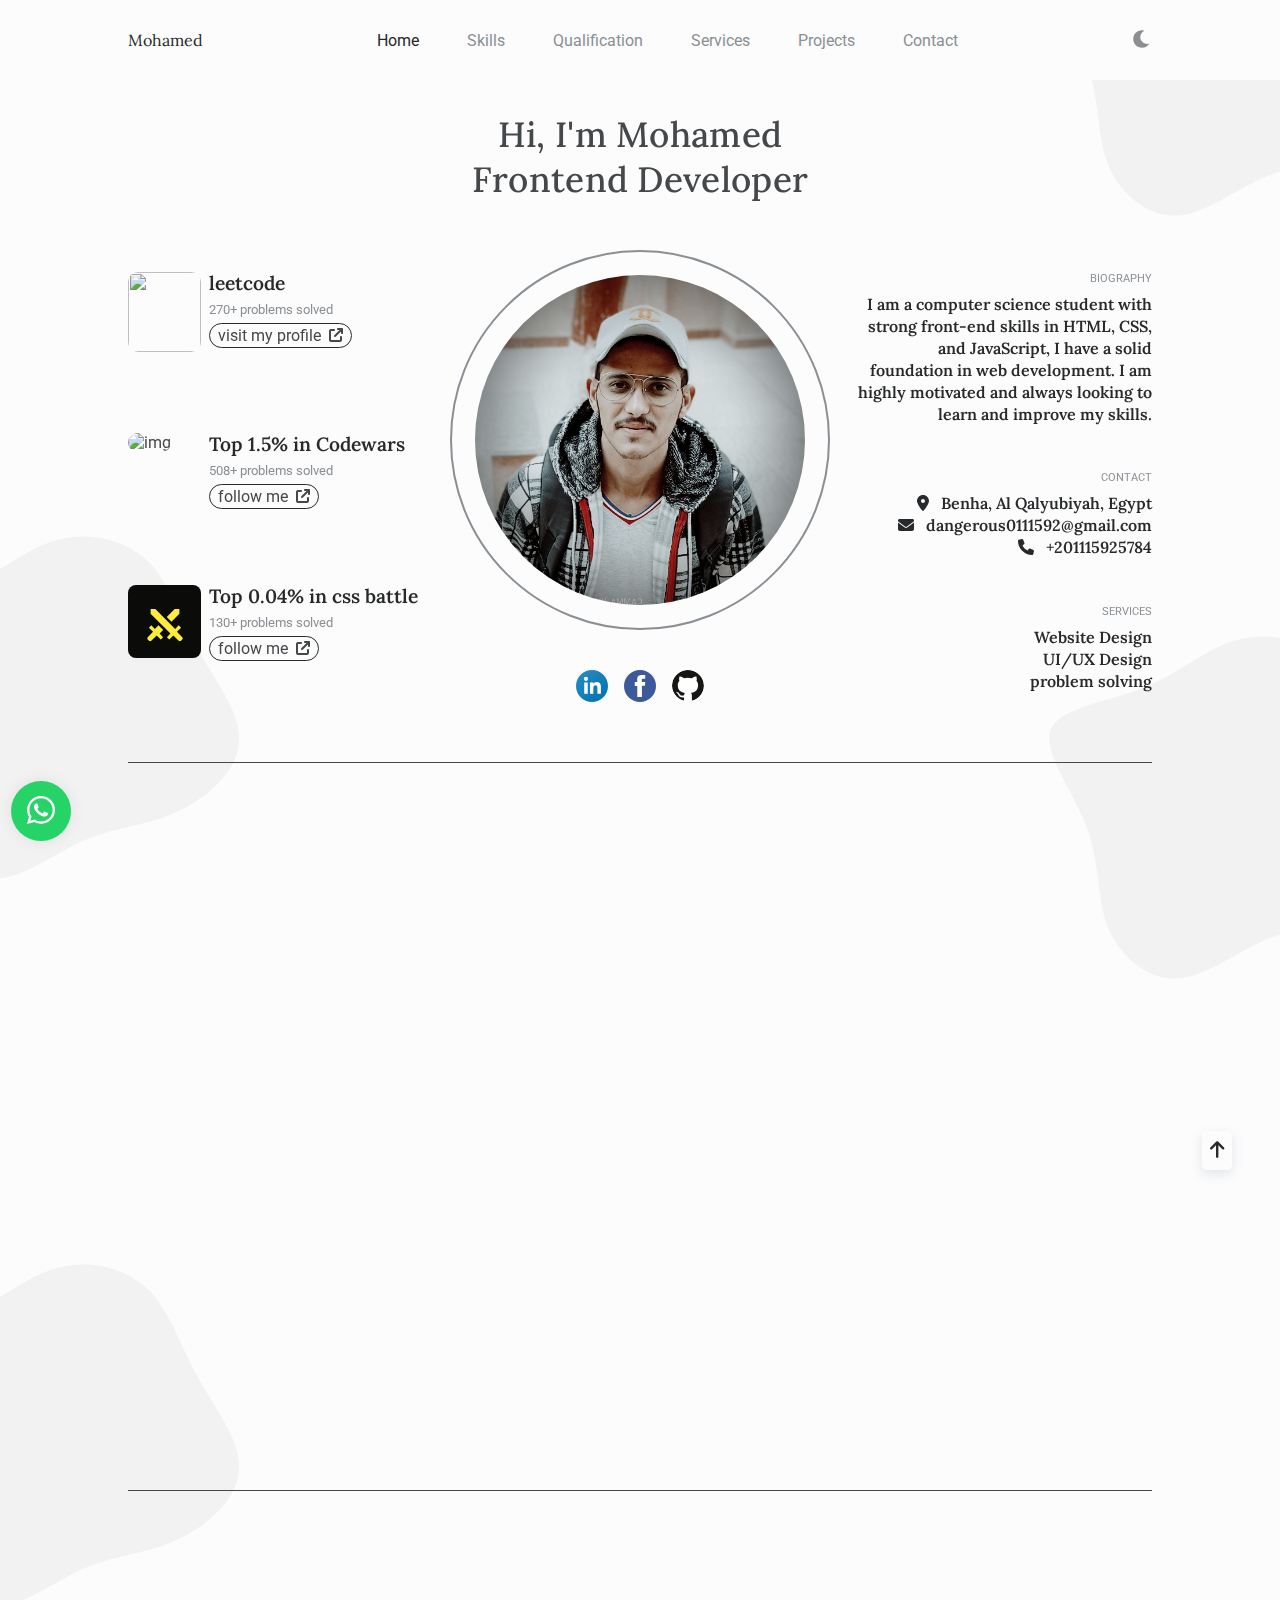
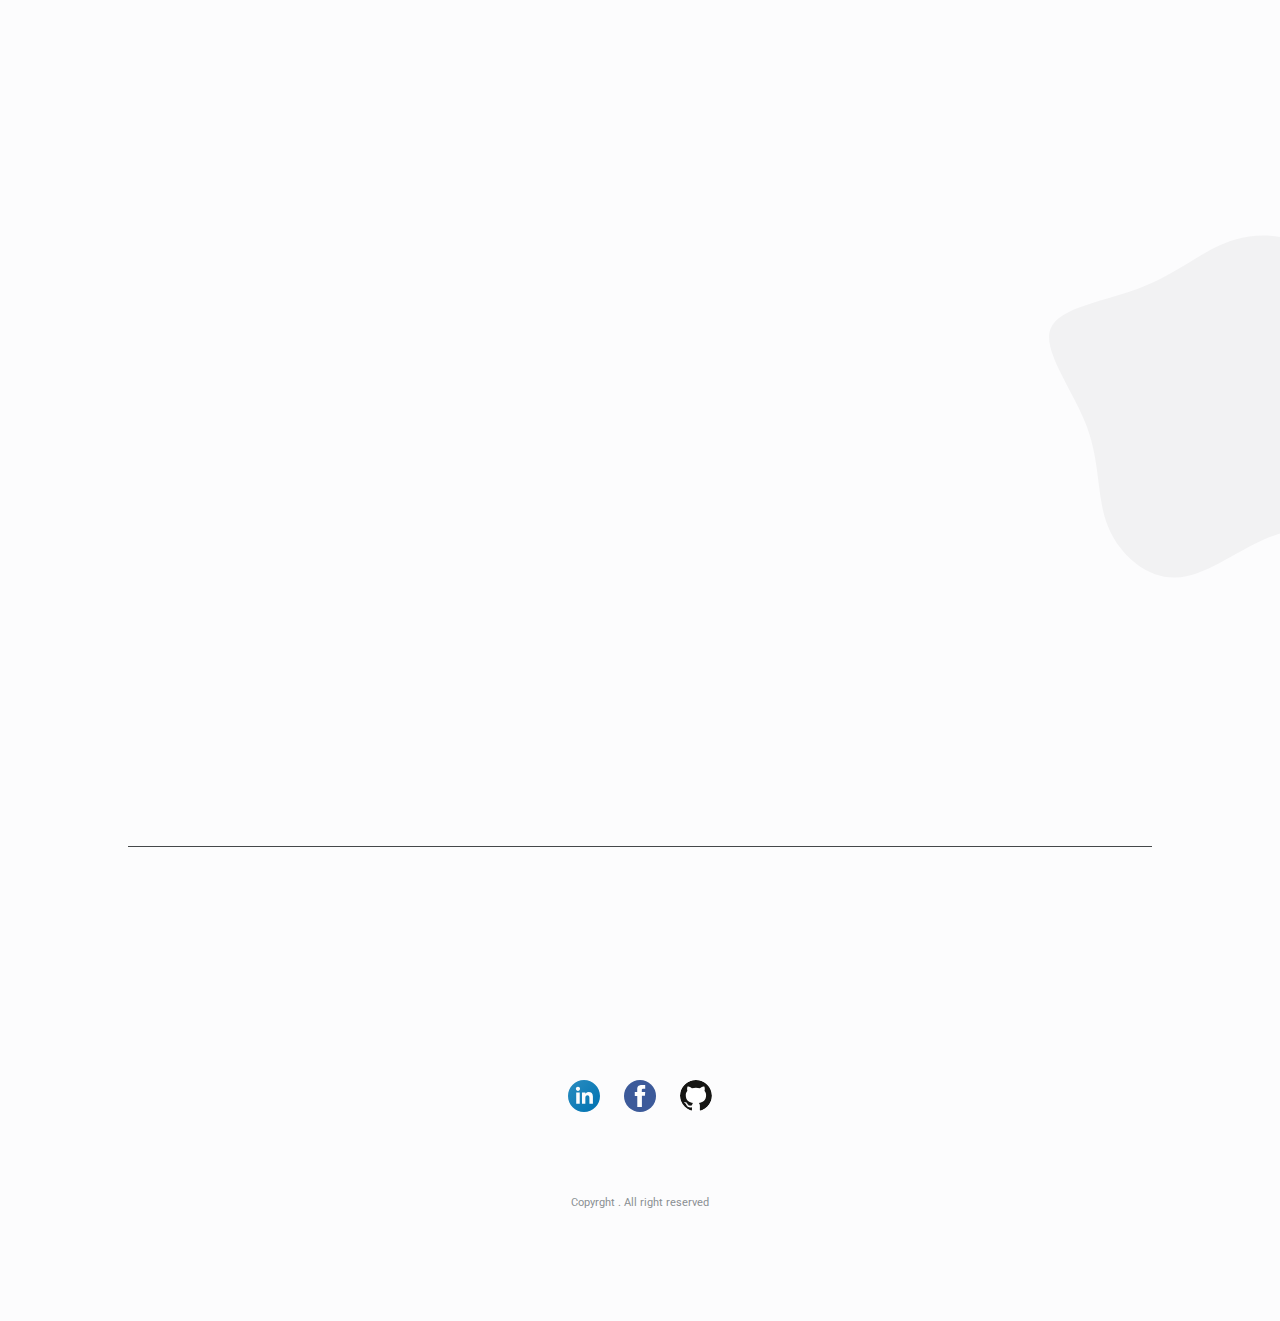
==== commit 01da0bec: "Update index.html" ====
--- a/index.html
+++ b/index.html
@@ -120,7 +120,7 @@
                         <p class="home-info-number">
                             leetcode
                         </p>
-                        <p class="leader">260+ problems solved</p>
+                        <p class="leader">270+ problems solved</p>
                         <a href="https://leetcode.com/_Mohamed_Atef/" target="_blank" class="button">visit my profile<i class="fa-solid fa-arrow-up-right-from-square"></i></a>
                         </div>
                     </div>
@@ -442,7 +442,7 @@
                             <div>
                                 <span class="projects-subtitle">Website</span>
                                 <h1 class="projects-title">Art_One</h1>
-                                <a href="https://mohameda-tef.000webhostapp.com/english.html" target="_blank" class="project-button">
+                                <a href="https://mohamedate.github.io/artOne/" target="_blank" class="project-button">
                                 view website <i class="fa-solid fa-arrow-up-right-from-square"></i>
                                 </a>
                             </div>
@@ -454,7 +454,7 @@
                             <div>
                                 <span class="projects-subtitle">Website</span>
                                 <h1 class="projects-title">Point_Seven</h1>
-                                <a href="https://mohameda-tef.000webhostapp.com/point_seven/indexE.html" target="_blank" class="project-button">
+                                <a href="https://mohamedate.github.io/pointSeven/" target="_blank" class="project-button">
                                 view website <i class="fa-solid fa-arrow-up-right-from-square"></i>
                                 </a>
                             </div>
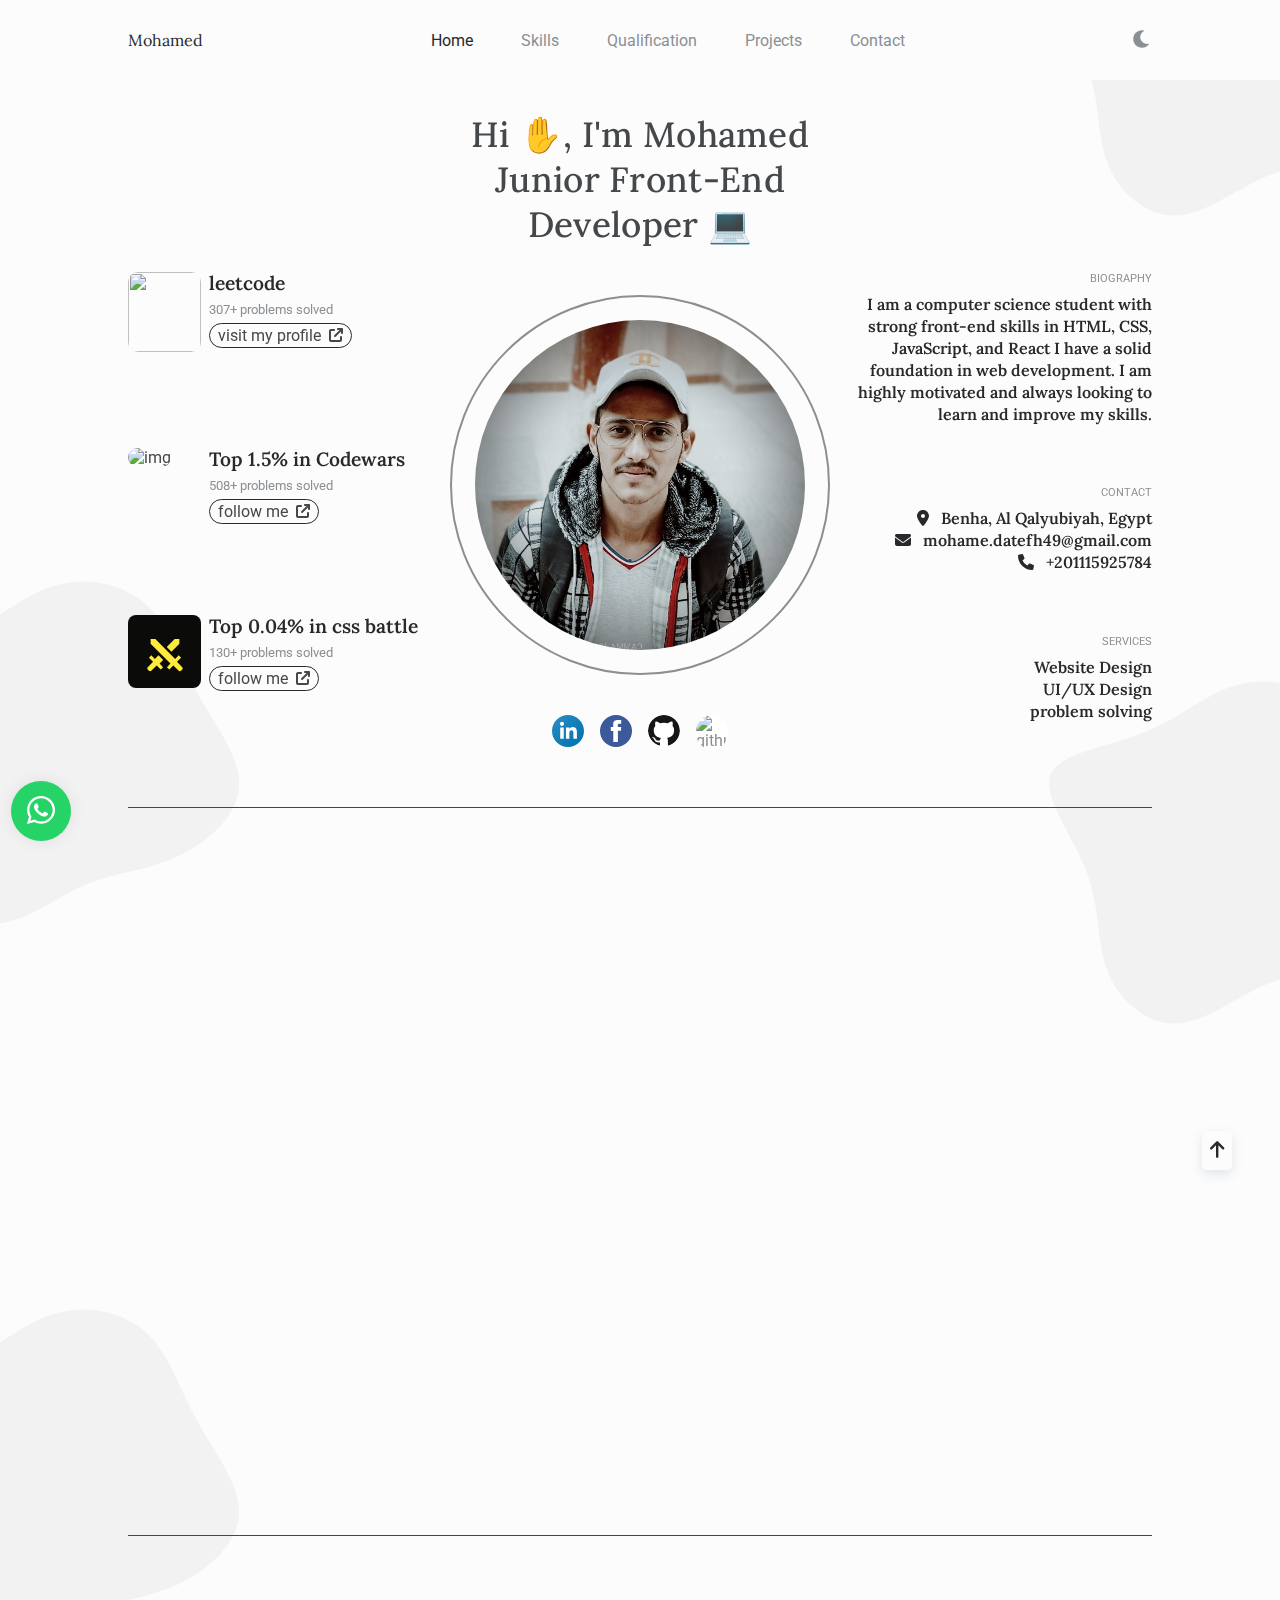
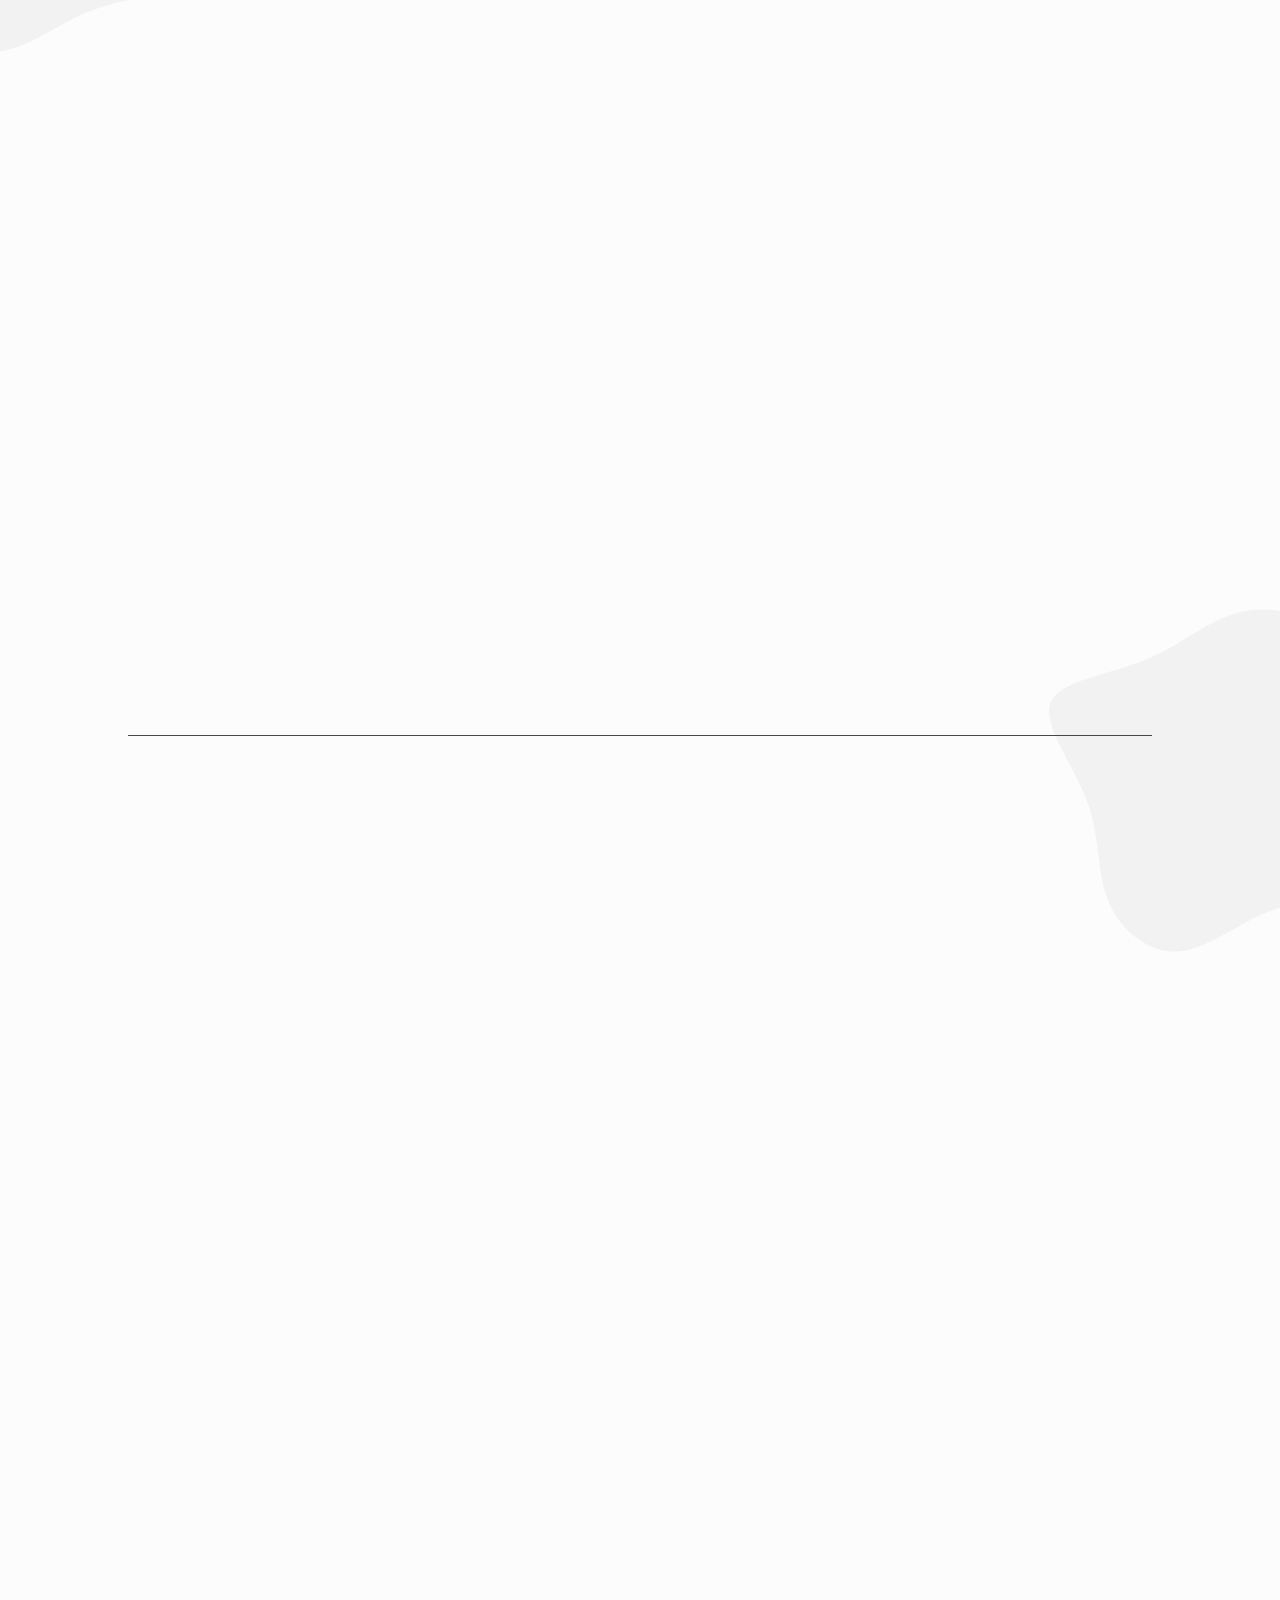
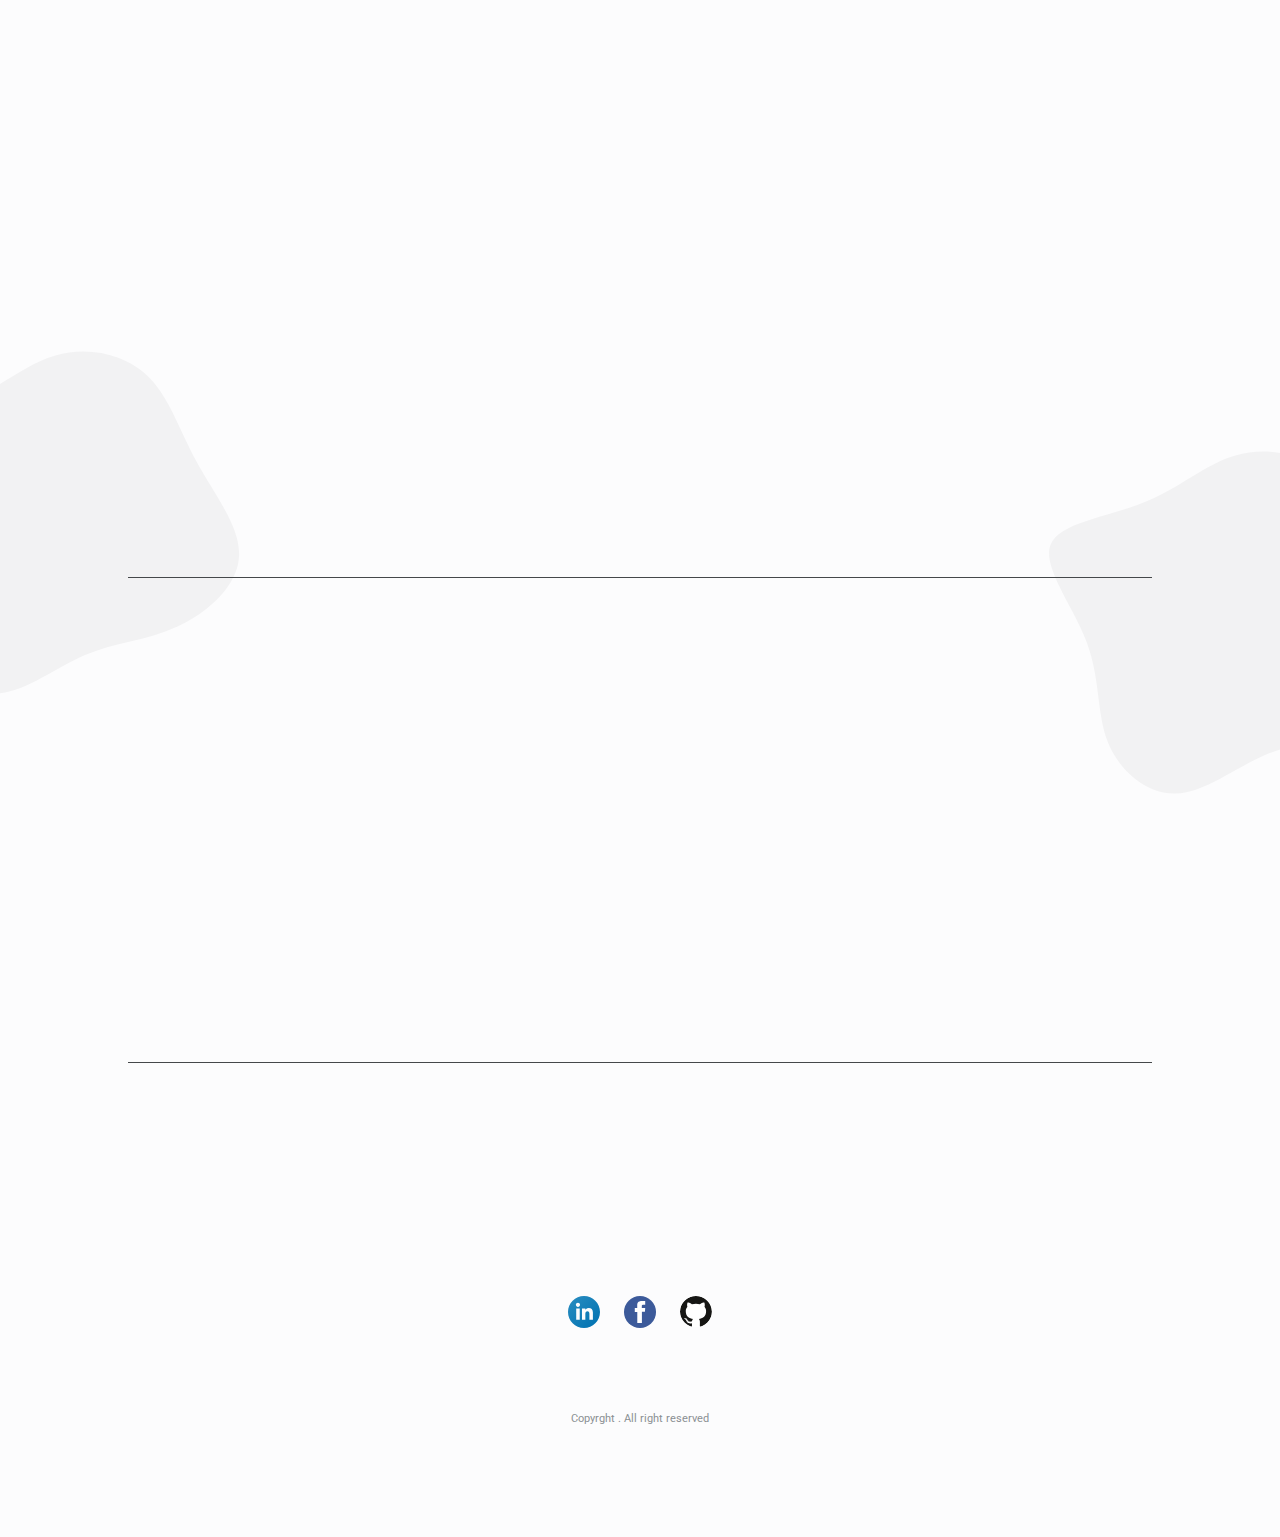
==== commit c1c57673: "Update index.html" ====
--- a/index.html
+++ b/index.html
@@ -1,670 +1,805 @@
 <!DOCTYPE html>
 <html lang="en">
-<head>
-    <meta charset="UTF-8">
-    <meta http-equiv="X-UA-Compatible" content="IE=edge">
-    <meta name="viewport" content="width=device-width, initial-scale=1.0">
-    <link href="https://unpkg.com/aos@2.3.1/dist/aos.css" rel="stylesheet">
+  <head>
+    <meta charset="UTF-8" />
+    <meta http-equiv="X-UA-Compatible" content="IE=edge" />
+    <meta name="viewport" content="width=device-width, initial-scale=1.0" />
+    <link href="https://unpkg.com/aos@2.3.1/dist/aos.css" rel="stylesheet" />
     <!------------------- my style ------------------->
-    <link rel="stylesheet" href="style/myStyle.css">
+    <link rel="stylesheet" href="style/myStyle.css" />
     <!------------------- icon  ------------------->
-    <link rel="stylesheet" href="style/all.min.css">
+    <link rel="stylesheet" href="style/all.min.css" />
     <title>Mohamed Atef</title>
-</head>
-<body>
+  </head>
+  <body>
     <!-------------------------- Header ---------------------->
     <header class="header" id="header">
-        <nav class="nav container">
-            <a href="#" class="nav-logo">
-                Mohamed
-            </a>
-            <div class="nav-menu" id="nav-menu">
-                <ul class="nav-list grid">
-                    <li class="nav-item">
-                        <a href="#home" class="nav-link active-link">
-                            <i class="fa-solid fa-house"></i>
-                            Home
-                        </a>
-                    </li>
-                    <li class="nav-item">
-                        <a href="#skills" class="nav-link">
-                            <i class="fa-solid fa-award"></i>
-                            Skills
-                        </a>
-                    </li>
-                    <li class="nav-item">
-                        <a href="#qualification" class="nav-link">
-                            <i class="fa-sharp fa-solid fa-book-open"></i>
-                            Qualification
-                        </a>
-                    </li>
-                    <li class="nav-item">
-                        <a href="#services" class="nav-link">
-                            <i class="fa-sharp fa-solid fa-briefcase"></i>
-                            Services
-                        </a>
-                    </li>
-                    <li class="nav-item">
-                        <a href="#projects" class="nav-link">
-                            <i class="fa-regular fa-image"></i>
-                            Projects
-                        </a>
-                    </li>
-                    <li class="nav-item">
-                        <a href="#contact" class="nav-link">
-                            <i class="fa-regular fa-comment"></i>
-                            Contact
-                        </a>
-                    </li>
-                </ul>
-                <!---- Close button ---->
-                <div class="nav-close" id="nav-close">
-                    <i class="fa-solid fa-xmark"></i>
-                </div>
-            </div>
-            <div class="nav-buttons">
-                <!-- Theme change button -->
-                <div class="light" id="theme-button">
-                    <i class="fa-solid fa-moon change-theme"></i>
-                </div>
-                <!-- Toggle button -->
-                <div class="nav-toggle" id="nav-toggle">
-                    <i class="fa-solid fa-bars"></i>
-                </div>
-            </div>
-        </nav>
+      <nav class="nav container">
+        <a href="#" class="nav-logo"> Mohamed </a>
+        <div class="nav-menu" id="nav-menu">
+          <ul class="nav-list grid">
+            <li class="nav-item">
+              <a href="#home" class="nav-link active-link">
+                <i class="fa-solid fa-house"></i>
+                Home
+              </a>
+            </li>
+            <li class="nav-item">
+              <a href="#skills" class="nav-link">
+                <i class="fa-solid fa-award"></i>
+                Skills
+              </a>
+            </li>
+            <li class="nav-item">
+              <a href="#qualification" class="nav-link">
+                <i class="fa-sharp fa-solid fa-book-open"></i>
+                Qualification
+              </a>
+            </li>
+            <li class="nav-item">
+              <a href="#projects" class="nav-link">
+                <i class="fa-regular fa-image"></i>
+                Projects
+              </a>
+            </li>
+            <li class="nav-item">
+              <a href="#contact" class="nav-link">
+                <i class="fa-regular fa-comment"></i>
+                Contact
+              </a>
+            </li>
+          </ul>
+          <!---- Close button ---->
+          <div class="nav-close" id="nav-close">
+            <i class="fa-solid fa-xmark"></i>
+          </div>
+        </div>
+        <div class="nav-buttons">
+          <!-- Theme change button -->
+          <div class="light" id="theme-button">
+            <i class="fa-solid fa-moon change-theme"></i>
+          </div>
+          <!-- Toggle button -->
+          <div class="nav-toggle" id="nav-toggle">
+            <i class="fa-solid fa-bars"></i>
+          </div>
+        </div>
+      </nav>
     </header>
     <!-------------------------- main ---------------------->
     <main class="main">
-    <!-------------------------- Home ---------------------->
-        <section class="home section" id="home">
-            <img class="image-shape one" src="images/shpaewhite.svg" alt="shape">
-            <div class="home-container container grid section-border">
-                <div class="home-data grid">
-                    <h1 class="home-title" data-aos="zoom-in-up"  data-aos-duration="1500">
-                        Hi, I'm Mohamed <br>
-                        Frontend Developer <br>
-                        
-                    </h1>
-                    <div class="home-hold grid" data-aos="fade-up" data-aos-duration="1500">
-                        <div class="home-profile">
-                        </div>
-                    </div>
-                    <ul class="home-social">
-                        <li data-aos="fade-right"  data-aos-duration="1500">
-                            <a href="https://www.linkedin.com/in/mohamed-atef-a71194235/" target="_blank" class="home-social-link">
-                                <img src="images/linkedin-icon.svg" alt="linked">
-                            </a>
-                        </li>
-                        <li data-aos="zoom-in-up"  data-aos-duration="1500">
-                            <a href="https://www.facebook.com/profile.php?id=100014950334746" target="_blank" class="home-social-link">
-                                <img src="images/facebook-3-2.svg" alt="face">
-                            </a>
-                        </li>
-                        <li data-aos="fade-left"  data-aos-duration="1500">
-                            <a href="https://github.com/Mohamedate" target="_blank" class="home-social-link">
-                                <img class="githup" src="images/github-icon-1.svg" alt="github">
-
-                            </a>
-                        </li>
-                        
-                    </ul>
-                </div>
-                <!-------------------------- Home 2 ---------------------->
-                <div class="home-info" data-aos="fade-right"  data-aos-duration="1500" >
-                    <div class="problem-skills">
-                        <div class="image">
-                            <img src="https://leetcode.com/_next/static/images/logo-dark-c96c407d175e36c81e236fcfdd682a0b.png" alt="">
-                        </div>
-                        <div class="right">
-                        <p class="home-info-number">
-                            leetcode
-                        </p>
-                        <p class="leader">270+ problems solved</p>
-                        <a href="https://leetcode.com/_Mohamed_Atef/" target="_blank" class="button">visit my profile<i class="fa-solid fa-arrow-up-right-from-square"></i></a>
-                        </div>
-                    </div>
-                    <div class="problem-skills">
-                        <div class="image">
-                            <img src="https://www.codewars.com/packs/assets/logo.61192cf7.svg" alt="img">
-                        </div>
-                        <div class="right">
-                            <p class="home-info-number">
-                            Top 1.5% in Codewars
-                            </p>
-                        <p class="leader">508+ problems solved</p>
-                        <a href="https://www.codewars.com/users/Mohamed_Atef" target="_blank" class="button">follow me<i class="fa-solid fa-arrow-up-right-from-square"></i></a>
-                        </div>
-                    </div>
-                    <div class="problem-skills">
-                        <div class="image">
-                            <h1 ><svg width="40" height="40" viewBox="0 0 24 24" fill="none" xmlns="http://www.w3.org/2000/svg" style="vertical-align: middle;"><path fill="currentColor" d="M6.2,2.44L18.1,14.34L20.22,12.22L21.63,13.63L19.16,16.1L22.34,19.28C22.73,19.67 22.73,20.3 22.34,20.69L21.63,21.4C21.24,21.79 20.61,21.79 20.22,21.4L17,18.23L14.56,20.7L13.15,19.29L15.27,17.17L3.37,5.27V2.44H6.2M15.89,10L20.63,5.26V2.44H17.8L13.06,7.18L15.89,10M10.94,15L8.11,12.13L5.9,14.34L3.78,12.22L2.37,13.63L4.84,16.1L1.66,19.29C1.27,19.68 1.27,20.31 1.66,20.7L2.37,21.41C2.76,21.8 3.39,21.8 3.78,21.41L7,18.23L9.44,20.7L10.85,19.29L8.73,17.17L10.94,15Z"></path></svg></h1>
-                        </div>
-                        <div class="right">
-                        <p class="home-info-number">
-                            Top 0.04% in css battle
-                        </p>
-                        <p class="leader">130+ problems solved</p>
-                        <a href="https://cssbattle.dev/player/MnJTtdFY2pO4uQ5dPHrO4mf7Mcn2" target="_blank" class="button">follow me<i class="fa-solid fa-arrow-up-right-from-square"></i></a>
-                        </div>
-                    </div>
-                </div>
-    <!-------------------------- Home 1 ---------------------->
-                <div class="home-info" data-aos="fade-left" data-aos-duration="1500">
-                    <div>
-                        <h3 class="home-info-title">
-                            BIOGRAPHY
-                        </h3>
-                        <p class="home-info-desc">
-                            I am a computer science student with strong front-end skills in HTML, CSS, and JavaScript, I have a solid foundation in web development. I am highly motivated and always looking to learn and improve my skills.
-                        </p>
-                    </div>
-                       <div>
-                        <h3 class="home-info-title">
-                            CONTACT
-                        </h3>
-                        <p class="home-info-desc">
-                            <i class="fas fa-map-marker-alt"></i> Benha, Al Qalyubiyah, Egypt <br>
-                            <i class="fas fa-envelope"></i> dangerous0111592@gmail.com <br>
-                            <i class="fas fa-phone"></i> +201115925784  <br>
-                        </p>
-                       </div>
-                        <div>
-                            <h3 class="home-info-title">
-                                SERVICES
-                            </h3>
-                            <p class="home-info-desc">
-                                Website Design<br>
-                                UI/UX Design<br>
-                                problem solving<br>
-                            </p>
-                        </div>
-                </div>
-    
-                
-            </div>
-            <img class="image-shape two" src="images/shpaewhite.svg" alt="shape">
-        </section>
-    <!-------------------------- skills ---------------------->
-        <section class="skills section" id="skills">
-            <img class="image-shape one" src="images/shpaewhite.svg" alt="shape">
-            <h2 class="section-title" data-aos="fade-down"  data-aos-duration="1500">Skills</h2>
-            <span class="section-subtitle" data-aos="fade-down" data-aos-duration="1500">My favorite skills</span>
-            <div class="skills-container container grid section-border">
-    <!-------------------------- skills 1 ---------------------->
-                <div class="skills-content"  data-aos="fade-right"  data-aos-duration="1500">
-                    <h3 class="skills-title">
-                        <i class="fas fa-code"></i>
-                        Frontend Developer
-                    </h3>
-                    <div class="skills-info">
-                        <div class="skills-data">
-                            <div class="skills-hold">
-                                <img src="images/html-1.svg" alt="html">
-                            </div>
-                            <h3 class="skills-name">Html</h3>
-                            <span class="skills-subtitle">Intermediate</span>
-                        </div>
-
-                        <div class="skills-data">
-                            <div class="skills-hold">
-                                <img src="images/css-3.svg" alt="css">
-                            </div>
-                            <h3 class="skills-name">CSS</h3>
-                            <span class="skills-subtitle">Advanced</span>
-                        </div>
-
-                        <div class="skills-data">
-                            <div class="skills-hold">
-                                <img src="images/javascript-1.svg" alt="javascript">
-                            </div>
-                            <h3 class="skills-name">Javascript</h3>
-                            <span class="skills-subtitle">Advanced</span>
-                        </div>
-
-                        <div class="skills-data">
-                            <div class="skills-hold">
-                                <img class="react" src="images/react-2.svg" alt="react">
-                            </div>
-                            <h3 class="skills-name">REACT</h3>
-                            <span class="skills-subtitle">Intermediate</span>
-                        </div>
-
-                        <div class="skills-data">
-                            <div class="skills-hold">
-                                <img src="images/github-icon-1.svg" alt="github">
-                            </div>
-                            <h3 class="skills-name">Github</h3>
-                            <span class="skills-subtitle">Intermediate</span>
-                        </div>
-                    </div>
-                </div>
-    <!-------------------------- skills 2 ---------------------->
-                <div class="skills-content"  data-aos="fade-left"  data-aos-duration="1500">
-                    <h3 class="skills-title">
-                        <i class="fa-solid fa-desktop"></i>
-                        Programming skills
-                    </h3>
-                    <div class="skills-info">
-                         <div class="skills-data">
-                            <div class="skills-hold">
-                                <i class="fas fa-code"></i>
-                            </div>
-                            <h3 class="skills-name">Problem solving</h3>
-                            <span class="skills-subtitle">Advanced</span>
-                        </div>
-
-                        <div class="skills-data">
-                            <div class="skills-hold">
-                                <img class="sql" src="images/microsoft-sql-server-1.svg" alt="sql">
-                            </div>
-                            <h3 class="skills-name">SQL Server</h3>
-                            <span class="skills-subtitle">Intermediate</span>
-                        </div>
-
-                        <div class="skills-data">
-                            <div class="skills-hold">
-                                <img src="images/java-4.svg" alt="java">
-                            </div>
-                            <h3 class="skills-name">Java</h3>
-                            <span class="skills-subtitle">Basics</span>
-                        </div>
-
-                        <div class="skills-data">
-                            <div class="skills-hold">
-                                <img src="images/c.svg" alt="c">
-                            </div>
-                            <h3 class="skills-name">C++</h3>
-                            <span class="skills-subtitle">Intermediate</span>
-                        </div>
-
-                        <div class="skills-data">
-                            <div class="skills-hold">
-                                <img src="images/linux-tux-1.svg" alt="linux">
-                            </div>
-                            <h3 class="skills-name">Linux</h3>
-                            <span class="skills-subtitle">Basic</span>
-                        </div>
-                    </div>
-                </div>
-            </div>
-            <img class="image-shape two" src="images/shpaewhite.svg" alt="shape">
-        </section>
-
-    <!-------------------------- Qualification ---------------------->
-        <section class="qualification section" id="qualification">
-            <h2 class="section-title" data-aos="zoom-in-up"  data-aos-duration="1500">Qualification</h2>
-            <span class="section-subtitle" data-aos="zoom-in-up" data-aos-duration="1500">
-                Experience & education
-            </span>
-            <div class="qualification-container container grid section-border">
-    <!-------------------------- Qualification 1---------------------->
-                <div class="qualification-content"   data-aos="fade-right"  data-aos-duration="1500">
-                    <div class="qualification-info">
-                        <div>
-                            <img src="https://media.licdn.com/dms/image/C4D0BAQG-HVaFB9tgBg/company-logo_100_100/0/1581239864966?e=1678924800&v=beta&t=uQbjd6bm4BENVtMVsp62k39Ile3bRfUps99eZi96XdY" alt="photo">
-                            <div class="right">
-                                <h3 class="qualification-name">
-                                    Bachelor In Computer Science
-                                </h3>
-                                <span class="qualification-country">Benha - University</span>
-                                <span class="qualification-year">2020 - 2024</span>
-                                <a href="https://www.facebook.com/BenhaUniversity" target="_blank" class="certificate">my university
-                                    <i class="fa-solid fa-arrow-up-right-from-square"></i>
-                                </a>
-                            </div>
-                        </div>
-
-                        <div>
-                            <img src="https://media.licdn.com/dms/image/C4E0BAQGLKj3JHcof0w/company-logo_100_100/0/1589990867649?e=1678924800&v=beta&t=PtotEZRxVqV0GkrwyvE3J-dJPnB8-mZC4EkPhBVgK_E" alt="photo">
-                            <div class="right">
-                                <h3 class="qualification-name">
-                                    JavaScript Algorithms and Data Structures
-                                </h3>
-                                <span class="qualification-country">FreeCodeComp</span>
-                                <span class="qualification-year">October 3, 2022</span>
-                                <a href="https://www.freecodecamp.org/certification/fccfc37d119-243d-4e00-b1ca-138039695b70/javascript-algorithms-and-data-structures" target="_blank" class="certificate">show certificate
-                                    <i class="fa-solid fa-arrow-up-right-from-square"></i>
-                                </a>
-                            </div> 
-                        </div>
-
-                        <div>
-                            <img src="https://media.licdn.com/dms/image/C4E0BAQGLKj3JHcof0w/company-logo_100_100/0/1589990867649?e=1678924800&v=beta&t=PtotEZRxVqV0GkrwyvE3J-dJPnB8-mZC4EkPhBVgK_E" alt="photo">
-                            <div class="right">
-                                <h3 class="qualification-name">
-                                    Responsive Web Design
-                                </h3>
-                                <span class="qualification-country">FreeCodeComp</span>
-                                <span class="qualification-year">March 19, 2022</span>
-                                <a href="https://www.freecodecamp.org/certification/fccfc37d119-243d-4e00-b1ca-138039695b70/responsive-web-design" target="_blank" class="certificate">show certificate
-                                    <i class="fa-solid fa-arrow-up-right-from-square"></i>
-                                </a>
-                            </div>
-                        </div>
-                        <div>
-                            <img src="https://media.licdn.com/dms/image/C4D0BAQFQr9e68bBOPQ/company-logo_100_100/0/1626275253364?e=1678924800&v=beta&t=chQveSewZbPbfd4oKkqAZGjlsv1VMfZ6nJq9t8ufFPI" alt="photo">
-                            <div class="right">
-                                <h3 class="qualification-name">
-                                    Css Basics to Advanced
-                                </h3>
-                                <span class="qualification-country">Udemy</span>
-                                <span class="qualification-year">July 16, 2022</span>
-                                <a href="https://www.udemy.com/certificate/UC-e7223034-8a94-4473-86a9-c23339608e01/" target="_blank" class="certificate">show certificate
-                                    <i class="fa-solid fa-arrow-up-right-from-square"></i>
-                                </a>
-                            </div>
-                        </div>
-                        
-                    </div>
-                </div>
-                <div class="qualification-content"  data-aos="fade-left"  data-aos-duration="1500">
-                    <div class="qualification-info">
-                        <div>
-                            <img src="https://media.licdn.com/dms/image/C4D0BAQFQr9e68bBOPQ/company-logo_100_100/0/1626275253364?e=1678924800&v=beta&t=chQveSewZbPbfd4oKkqAZGjlsv1VMfZ6nJq9t8ufFPI" alt="photo">
-                            <div class="right">
-                                <h3 class="qualification-name">
-                                    Algorithm Analysis & Design
-                                </h3>
-                                <span class="qualification-country">Udemy</span>
-                                <span class="qualification-year">Feb 19, 2023</span>
-                                <a href="https://www.udemy.com/certificate/UC-d78c9600-1dc2-4a85-8a75-e47b803d3932/" target="_blank"        class="certificate">show certificate
-                                    <i class="fa-solid fa-arrow-up-right-from-square"></i>
-                                </a>
-                            </div>
-                        </div>
-                    </div>
-                </div>
-            
-            </div>
-            
-        </section>
-
-    <!-------------------------- Services ---------------------->
-        <section class="services section" id="services">
-            <h2 class="section-title"  data-aos="zoom-in-up"  data-aos-duration="1500">Services</h2>
-            <span class="section-subtitle" data-aos="zoom-in-up"  data-aos-duration="1500">What I Offer</span>
-
-            <div class="services-container container grid section-border">
-                <div class="services-card" data-aos="fade-right"  data-aos-duration="1500">
-                    <i class="fas fa-code"></i>
-                    <h2 class="services-title">
-                        website<br>
-                        Design
-                    </h2>
-
-                    <p class="services-description">
-                        Developed user interfaces with modern Javascript frameworks,HTML5,and CSS3 and we makes your website more interacting for user.</p>
-                    <div class="services-border"></div>
-                </div>
-
-                <div class="services-card" data-aos="zoom-in-up"  data-aos-duration="1500">
-                    <i class="fa-solid fa-pen-nib"></i>
-                    <h2 class="services-title">
-                        UI/UX<br>
-                        Design
-                    </h2>
-
-                    <p class="services-description">
-                        We partner with designers and performance team on designing updates animation on your website and more fun things.</p>
-                    <div class="services-border"></div>
-
-                </div>
-
-                <div class="services-card" data-aos="fade-left"  data-aos-duration="1500">
-                    <i class="fa-solid fa-desktop"></i>
-                    <h2 class="services-title">
-                        Responsive<br>
-                        layout
-                    </h2>
-
-                    <p class="services-description">
-                        Created accessible responsive and functional user interfaces to allow visitors interacting with website.                    </p>
-                    <div class="services-border"></div>
-
-                </div>
-            </div>
-        </section>
-    <!-------------------------- project ---------------------->
-        <section class="projects section" id="projects">
-            <img class="image-shape one" src="images/shpaewhite.svg" alt="shape">
-            <h2 class="section-title" data-aos="zoom-in-up"  data-aos-duration="1500">Projects</h2>
-            <span class="section-subtitle" data-aos="zoom-in-up"  data-aos-duration="1500">Most recent work</span>
-            <ul class="filter-project" data-aos="zoom-in-up"  data-aos-duration="1500">
-                <li data-project=".all" class="active">All</li>
-                <li data-project=".latest">Latest</li>
-                <li data-project=".fun">fun</li>
+      <!-------------------------- Home ---------------------->
+      <section class="home section" id="home">
+        <img class="image-shape one" src="images/shpaewhite.svg" alt="shape" />
+        <div class="home-container container grid section-border">
+          <div class="home-data grid">
+            <h1
+              class="home-title"
+              data-aos="zoom-in-up"
+              data-aos-duration="1500"
+            >
+              Hi &#9995;, I'm Mohamed <br />
+              Junior Front-End Developer &#128187; <br />
+            </h1>
+            <div
+              class="home-hold grid"
+              data-aos="fade-up"
+              data-aos-duration="1500"
+            >
+              <div class="home-profile"></div>
+            </div>
+            <ul class="home-social">
+              <li data-aos="fade-right" data-aos-duration="1500">
+                <a
+                  href="https://www.linkedin.com/in/mohamed-atef-a71194235/"
+                  target="_blank"
+                  class="home-social-link"
+                >
+                  <img src="images/linkedin-icon.svg" alt="linked" />
+                </a>
+              </li>
+              <li data-aos="zoom-in-up" data-aos-duration="1500">
+                <a
+                  href="https://www.facebook.com/profile.php?id=100014950334746"
+                  target="_blank"
+                  class="home-social-link"
+                >
+                  <img src="images/facebook-3-2.svg" alt="face" />
+                </a>
+              </li>
+              <li data-aos="fade-left" data-aos-duration="1500">
+                <a
+                  href="https://github.com/Mohamedate"
+                  target="_blank"
+                  class="home-social-link"
+                >
+                  <img
+                    class="githup"
+                    src="images/github-icon-1.svg"
+                    alt="github"
+                  />
+                </a>
+              </li>
+              <li data-aos="fade-left" data-aos-duration="1500">
+                <a
+                  href="https://www.sololearn.com/profile/13215436"
+                  target="_blank"
+                  class="home-social-link"
+                >
+                  <img
+                    class="githup"
+                    src="images/sololearn-2.svg"
+                    alt="github"
+                  />
+                </a>
+              </li>
             </ul>
-            <div class="hold-project container section-border ">
-                    <!-------------------------- project 1---------------------->
-                        <div class="projects-content all  latest" data-aos="fade-right"  data-aos-duration="1500">
-                            <img src="images/art_one.png" alt="img">
-                            <div>
-                                <span class="projects-subtitle">Website</span>
-                                <h1 class="projects-title">Art_One</h1>
-                                <a href="https://mohamedate.github.io/artOne/" target="_blank" class="project-button">
-                                view website <i class="fa-solid fa-arrow-up-right-from-square"></i>
-                                </a>
-                            </div>
-                        </div>
-
-                        <!-------------------------- project 2---------------------->
-                        <div class="projects-content all latest" data-aos="zoom-in-up"  data-aos-duration="1500">
-                            <img src="images/pointseven.png" alt="img">
-                            <div>
-                                <span class="projects-subtitle">Website</span>
-                                <h1 class="projects-title">Point_Seven</h1>
-                                <a href="https://mohamedate.github.io/pointSeven/" target="_blank" class="project-button">
-                                view website <i class="fa-solid fa-arrow-up-right-from-square"></i>
-                                </a>
-                            </div>
-                        </div>
-
-                        <!-------------------------- project 3---------------------->
-                        <div class="projects-content all latest" data-aos="fade-left"  data-aos-duration="1500">
-                            <img src="images/k-shop.png" alt="img">
-                            <div>
-                                <span class="projects-subtitle">Website</span>
-                                <h1 class="projects-title">k-shop</h1>
-                                <a href="https://mohamedate.github.io/hair-products-store/index.html" target="_blank" class="project-button">
-                                view website <i class="fa-solid fa-arrow-up-right-from-square"></i>
-                                </a>
-                            </div>
-                        </div>
-
-                        <!-------------------------- project 4---------------------->
-                        <div class="projects-content all fun" data-aos="fade-right"  data-aos-duration="1500">
-                            <img src="images/tecnology.png" alt="img">
-                            <div>
-                                <span class="projects-subtitle">Website</span>
-                                <h1 class="projects-title">Technology website</h1>
-                                <a href="https://mohamedate.github.io/templateFoure/#home" target="_blank" class="project-button">
-                                view website <i class="fa-solid fa-arrow-up-right-from-square"></i>
-                                </a>
-                            </div>
-                        </div>
-                        <!-------------------------- project 5---------------------->
-                        <div class="projects-content all fun" data-aos="zoom-in-up"  data-aos-duration="1500">
-                            <img src="images/e-commerse.jpg" alt="img">
-                            <div>
-                                <span class="projects-subtitle">Website</span>
-                                <h1 class="projects-title">Adidas Shop</h1>
-                                <a href="https://mohamedate.github.io/adidas_shop/" target="_blank" class="project-button">
-                                view website <i class="fa-solid fa-arrow-up-right-from-square"></i>
-                                </a>
-                            </div>
-                        </div>
-                        <!-------------------------- project 6---------------------->
-                        <div class="projects-content all fun" data-aos="fade-left"  data-aos-duration="1500">
-                            <img src="images/happy.png" alt="img">
-                            <div>
-                                <span class="projects-subtitle">Website</span>
-                                <h1 class="projects-title">Happy Birthday Card</h1>
-                                <a href="https://mohamedate.github.io/happy/" target="_blank" class="project-button">
-                                view website <i class="fa-solid fa-arrow-up-right-from-square"></i>
-                                </a>
-                            </div>
-                        </div>
-                        <!-------------------------- project 7---------------------->
-                        <div class="projects-content all fun" data-aos="fade-right"  data-aos-duration="1500">
-                            <img src="images/memorygame.jpg" alt="img">
-                            <div>
-                                <span class="projects-subtitle">Website</span>
-                                <h1 class="projects-title">Memory Game</h1>
-                                <a href="https://mohamedate.github.io/Memory_Game/" target="_blank" class="project-button">
-                                view website <i class="fa-solid fa-arrow-up-right-from-square"></i>
-                                </a>
-                            </div>
-                        </div>
-                        <!-------------------------- project 8---------------------->
-                        <div class="projects-content all fun" data-aos="zoom-in-up"  data-aos-duration="1500">
-                            <img src="images/calculator.png" alt="img">
-                            <div>
-                                <span class="projects-subtitle">Website</span>
-                                <h1 class="projects-title">Calculator App</h1>
-                                <a href="https://mohamedate.github.io/calculator/" target="_blank" class="project-button">
-                                view website <i class="fa-solid fa-arrow-up-right-from-square"></i>
-                                </a>
-                            </div>
-                        </div>
-            </div>
-            <img class="image-shape two" src="images/shpaewhite.svg" alt="shape">
-        </section>
-    <!-------------------------- testimonial ---------------------->
-    <section class="testimonial section" data-aos="zoom-in-up"  data-aos-duration="1500">
-        <h2 class="section-title">Testimonial</h2>
-        <span class="section-subtitle">my client saying</span>
-        <div class="container section-border">
-            <div class="wrap">
-                <!-- swiper arrows -->
-                <div class="next-button-test">
-                    <i class="fa-solid fa-angle-right"></i>
-                </div>
-                <div class="prev-button-test">
-                    <i class="fa-solid fa-angle-left"></i>
-                </div>
-                <ul class="dots" id="test-dots">
-                    <li class="dot active"></li>
-                    <li class="dot"></li>
-                    <li class="dot"></li>
-                    <li class="dot"></li>
-                    <li class="dot"></li>
-                </ul>
-                <div class="cont" id="test-content">
-                    <div class="active">
-                        <div class="img">
-                            <img src="images/affan.png" alt="img">
-                        </div>
-                        <h2>Mohamed Affan</h2>
-                        <p>
-                            Working with Mohamed is to give a good impression,
-                            He does the work as quickly as possible and is very honest and serious about his work
-                            Really I loved him.
-                        </p>
-                    </div>
-                    <div>
-                        <div class="img">
-                            <img src="images/foad.png" alt="img">
-                        </div>
-                        <h2>Foad Al Kamel</h2>
-                        <p>Working with Mohamed is to give a good impression,
-                            He does the work as quickly as possible and is very honest and serious about his work
-                            Really I loved him.
-                        </p>
-                    </div>
-                    <div>
-                        <div class="img">
-                            <img src="images/affan.png" alt="img">
-                        </div>
-                        <h2>Mohamed Affan</h2>
-                        <p>Working with Mohamed is to give a good impression,
-                            He does the work as quickly as possible and is very honest and serious about his work
-                            Really I loved him.
-                        </p>
-                    </div>
-                    <div>
-                        <div class="img">
-                            <img src="images/shehab.png" alt="img">
-                        </div>
-                        <h2>Shehab Ahmed</h2>
-                        <p>Working with Mohamed is to give a good impression,
-                            He does the work as quickly as possible and is very honest and serious about his work
-                            Really I loved him.
-                        </p>
-                    </div>
-                    <div>
-                        <div class="img">
-                            <img src="images/omer.png" alt="img">
-                        </div>
-                        <h2>Omer Ali</h2>
-                        <p>Working with Mohamed is to give a good impression,
-                            He does the work as quickly as possible and is very honest and serious about his work
-                            Really I loved him.
-                        </p>
-                    </div>
-                </div>
-
-            </div>    
+          </div>
+          <!-------------------------- Home 2 ---------------------->
+          <div class="home-info" data-aos="fade-right" data-aos-duration="1500">
+            <div class="problem-skills">
+              <div class="image">
+                <img
+                  src="https://leetcode.com/_next/static/images/logo-dark-c96c407d175e36c81e236fcfdd682a0b.png"
+                  alt=""
+                />
+              </div>
+              <div class="right">
+                <p class="home-info-number">leetcode</p>
+                <p class="leader">307+ problems solved</p>
+                <a
+                  href="https://leetcode.com/_Mohamed_Atef/"
+                  target="_blank"
+                  class="button"
+                  >visit my profile<i
+                    class="fa-solid fa-arrow-up-right-from-square"
+                  ></i
+                ></a>
+              </div>
+            </div>
+            <div class="problem-skills">
+              <div class="image">
+                <img
+                  src="https://www.codewars.com/packs/assets/logo.61192cf7.svg"
+                  alt="img"
+                />
+              </div>
+              <div class="right">
+                <p class="home-info-number">Top 1.5% in Codewars</p>
+                <p class="leader">508+ problems solved</p>
+                <a
+                  href="https://www.codewars.com/users/Mohamed_Atef"
+                  target="_blank"
+                  class="button"
+                  >follow me<i
+                    class="fa-solid fa-arrow-up-right-from-square"
+                  ></i
+                ></a>
+              </div>
+            </div>
+            <div class="problem-skills">
+              <div class="image">
+                <h1>
+                  <svg
+                    width="40"
+                    height="40"
+                    viewBox="0 0 24 24"
+                    fill="none"
+                    xmlns="http://www.w3.org/2000/svg"
+                    style="vertical-align: middle"
+                  >
+                    <path
+                      fill="currentColor"
+                      d="M6.2,2.44L18.1,14.34L20.22,12.22L21.63,13.63L19.16,16.1L22.34,19.28C22.73,19.67 22.73,20.3 22.34,20.69L21.63,21.4C21.24,21.79 20.61,21.79 20.22,21.4L17,18.23L14.56,20.7L13.15,19.29L15.27,17.17L3.37,5.27V2.44H6.2M15.89,10L20.63,5.26V2.44H17.8L13.06,7.18L15.89,10M10.94,15L8.11,12.13L5.9,14.34L3.78,12.22L2.37,13.63L4.84,16.1L1.66,19.29C1.27,19.68 1.27,20.31 1.66,20.7L2.37,21.41C2.76,21.8 3.39,21.8 3.78,21.41L7,18.23L9.44,20.7L10.85,19.29L8.73,17.17L10.94,15Z"
+                    ></path>
+                  </svg>
+                </h1>
+              </div>
+              <div class="right">
+                <p class="home-info-number">Top 0.04% in css battle</p>
+                <p class="leader">130+ problems solved</p>
+                <a
+                  href="https://cssbattle.dev/player/MnJTtdFY2pO4uQ5dPHrO4mf7Mcn2"
+                  target="_blank"
+                  class="button"
+                  >follow me<i
+                    class="fa-solid fa-arrow-up-right-from-square"
+                  ></i
+                ></a>
+              </div>
+            </div>
+          </div>
+          <!-------------------------- Home 1 ---------------------->
+          <div class="home-info" data-aos="fade-left" data-aos-duration="1500">
+            <div>
+              <h3 class="home-info-title">BIOGRAPHY</h3>
+              <p class="home-info-desc">
+                I am a computer science student with strong front-end skills in
+                HTML, CSS, JavaScript, and React I have a solid foundation in
+                web development. I am highly motivated and always looking to
+                learn and improve my skills.
+              </p>
+            </div>
+            <div>
+              <h3 class="home-info-title">CONTACT</h3>
+              <p class="home-info-desc">
+                <i class="fas fa-map-marker-alt"></i> Benha, Al Qalyubiyah,
+                Egypt <br />
+                <i class="fas fa-envelope"></i> mohame.datefh49@gmail.com <br />
+                <i class="fas fa-phone"></i> +201115925784 <br />
+              </p>
+            </div>
+            <div>
+              <h3 class="home-info-title">SERVICES</h3>
+              <p class="home-info-desc">
+                Website Design<br />
+                UI/UX Design<br />
+                problem solving<br />
+              </p>
+            </div>
+          </div>
         </div>
-    </section>
-    <!-------------------------- contact ---------------------->
-    <section class="contact section" id="contact">
-        <img class="image-shape one" src="images/shpaewhite.svg" alt="shape">
-        <h2 class="section-title" data-aos="zoom-in-up"  data-aos-duration="1500">Contact Me</h2>
-        <span class="section-subtitle" data-aos="zoom-in-up"  data-aos-duration="1500">Get in touch</span>
+        <img class="image-shape two" src="images/shpaewhite.svg" alt="shape" />
+      </section>
+      <!-------------------------- skills ---------------------->
+      <section class="skills section" id="skills">
+        <img class="image-shape one" src="images/shpaewhite.svg" alt="shape" />
+        <h2 class="section-title" data-aos="fade-down" data-aos-duration="1500">
+          Skills
+        </h2>
+        <span
+          class="section-subtitle"
+          data-aos="fade-down"
+          data-aos-duration="1500"
+          >My favorite skills</span
+        >
+        <div class="skills-container container grid section-border">
+          <!-------------------------- skills 1 ---------------------->
+          <div
+            class="skills-content"
+            data-aos="fade-right"
+            data-aos-duration="1500"
+          >
+            <h3 class="skills-title">
+              <i class="fas fa-code"></i>
+              Frontend Developer
+            </h3>
+            <div class="skills-info">
+              <div class="skills-data">
+                <div class="skills-hold">
+                  <img src="images/html-1.svg" alt="html" />
+                </div>
+                <h3 class="skills-name">Html</h3>
+                <span class="skills-subtitle">Intermediate</span>
+              </div>
+
+              <div class="skills-data">
+                <div class="skills-hold">
+                  <img src="images/css-3.svg" alt="css" />
+                </div>
+                <h3 class="skills-name">CSS</h3>
+                <span class="skills-subtitle">Advanced</span>
+              </div>
+
+              <div class="skills-data">
+                <div class="skills-hold">
+                  <img src="images/javascript-1.svg" alt="javascript" />
+                </div>
+                <h3 class="skills-name">Javascript</h3>
+                <span class="skills-subtitle">Advanced</span>
+              </div>
+
+              <div class="skills-data">
+                <div class="skills-hold">
+                  <img class="react" src="images/react-2.svg" alt="react" />
+                </div>
+                <h3 class="skills-name">REACT</h3>
+                <span class="skills-subtitle">Intermediate</span>
+              </div>
+
+              <div class="skills-data">
+                <div class="skills-hold">
+                  <img src="images/github-icon-1.svg" alt="github" />
+                </div>
+                <h3 class="skills-name">Github</h3>
+                <span class="skills-subtitle">Intermediate</span>
+              </div>
+            </div>
+          </div>
+          <!-------------------------- skills 2 ---------------------->
+          <div
+            class="skills-content"
+            data-aos="fade-left"
+            data-aos-duration="1500"
+          >
+            <h3 class="skills-title">
+              <i class="fa-solid fa-desktop"></i>
+              Programming skills
+            </h3>
+            <div class="skills-info">
+              <div class="skills-data">
+                <div class="skills-hold">
+                  <i class="fas fa-code"></i>
+                </div>
+                <h3 class="skills-name">Problem solving</h3>
+                <span class="skills-subtitle">Advanced</span>
+              </div>
+
+              <div class="skills-data">
+                <div class="skills-hold">
+                  <img
+                    class="sql"
+                    src="images/microsoft-sql-server-1.svg"
+                    alt="sql"
+                  />
+                </div>
+                <h3 class="skills-name">SQL Server</h3>
+                <span class="skills-subtitle">Intermediate</span>
+              </div>
+
+              <div class="skills-data">
+                <div class="skills-hold">
+                  <img src="images/java-4.svg" alt="java" />
+                </div>
+                <h3 class="skills-name">Java</h3>
+                <span class="skills-subtitle">Basics</span>
+              </div>
+
+              <div class="skills-data">
+                <div class="skills-hold">
+                  <img src="images/c.svg" alt="c" />
+                </div>
+                <h3 class="skills-name">C++</h3>
+                <span class="skills-subtitle">Intermediate</span>
+              </div>
+
+              <div class="skills-data">
+                <div class="skills-hold">
+                  <img src="images/linux-tux-1.svg" alt="linux" />
+                </div>
+                <h3 class="skills-name">Linux</h3>
+                <span class="skills-subtitle">Basic</span>
+              </div>
+            </div>
+          </div>
+        </div>
+        <img class="image-shape two" src="images/shpaewhite.svg" alt="shape" />
+      </section>
+
+      <!-------------------------- Qualification ---------------------->
+      <section class="qualification section" id="qualification">
+        <h2
+          class="section-title"
+          data-aos="zoom-in-up"
+          data-aos-duration="1500"
+        >
+          Qualification
+        </h2>
+        <span
+          class="section-subtitle"
+          data-aos="zoom-in-up"
+          data-aos-duration="1500"
+        >
+          Experience & education
+        </span>
+        <div class="qualification-container container grid section-border">
+          <!-------------------------- Qualification 1---------------------->
+          <div
+            class="qualification-content"
+            data-aos="fade-right"
+            data-aos-duration="1500"
+          >
+            <div class="qualification-info">
+              <div>
+                <img src="images/benhaUniversity.webp" alt="photo" />
+                <div class="right">
+                  <h3 class="qualification-name">
+                    Bachelor In Computer Science
+                  </h3>
+                  <span class="qualification-country">Benha - University</span>
+                  <span class="qualification-year">2020 - 2024</span>
+                  <a
+                    href="https://www.facebook.com/BenhaUniversity"
+                    target="_blank"
+                    class="certificate"
+                    >my university
+                    <i class="fa-solid fa-arrow-up-right-from-square"></i>
+                  </a>
+                </div>
+              </div>
+
+              <div>
+                <img src="images/freecodecomp.jfif" alt="photo" />
+                <div class="right">
+                  <h3 class="qualification-name">
+                    JavaScript Algorithms and Data Structures
+                  </h3>
+                  <span class="qualification-country">FreeCodeComp</span>
+                  <span class="qualification-year">October 3, 2022</span>
+                  <a
+                    href="https://www.freecodecamp.org/certification/fccfc37d119-243d-4e00-b1ca-138039695b70/javascript-algorithms-and-data-structures"
+                    target="_blank"
+                    class="certificate"
+                    >show certificate
+                    <i class="fa-solid fa-arrow-up-right-from-square"></i>
+                  </a>
+                </div>
+              </div>
+
+              <div>
+                <img src="images/freecodecomp.jfif" alt="photo" />
+                <div class="right">
+                  <h3 class="qualification-name">Responsive Web Design</h3>
+                  <span class="qualification-country">FreeCodeComp</span>
+                  <span class="qualification-year">March 19, 2022</span>
+                  <a
+                    href="https://www.freecodecamp.org/certification/fccfc37d119-243d-4e00-b1ca-138039695b70/responsive-web-design"
+                    target="_blank"
+                    class="certificate"
+                    >show certificate
+                    <i class="fa-solid fa-arrow-up-right-from-square"></i>
+                  </a>
+                </div>
+              </div>
+              <div>
+                <img src="images/udemy-3.svg" alt="photo" />
+                <div class="right">
+                  <h3 class="qualification-name">Css Basics to Advanced</h3>
+                  <span class="qualification-country">Udemy</span>
+                  <span class="qualification-year">July 16, 2022</span>
+                  <a
+                    href="https://www.udemy.com/certificate/UC-e7223034-8a94-4473-86a9-c23339608e01/"
+                    target="_blank"
+                    class="certificate"
+                    >show certificate
+                    <i class="fa-solid fa-arrow-up-right-from-square"></i>
+                  </a>
+                </div>
+              </div>
+            </div>
+          </div>
+          <div
+            class="qualification-content"
+            data-aos="fade-left"
+            data-aos-duration="1500"
+          >
+            <div class="qualification-info">
+              <div>
+                <img src="images/udemy-3.svg" alt="photo" />
+                <div class="right">
+                  <h3 class="qualification-name">
+                    Algorithm Analysis & Design
+                  </h3>
+                  <span class="qualification-country">Udemy</span>
+                  <span class="qualification-year">Feb 19, 2023</span>
+                  <a
+                    href="https://www.udemy.com/certificate/UC-d78c9600-1dc2-4a85-8a75-e47b803d3932/"
+                    target="_blank"
+                    class="certificate"
+                    >show certificate
+                    <i class="fa-solid fa-arrow-up-right-from-square"></i>
+                  </a>
+                </div>
+              </div>
+            </div>
+          </div>
+        </div>
+      </section>
+
+      <!-------------------------- project ---------------------->
+      <section class="projects section" id="projects">
+        <img class="image-shape one" src="images/shpaewhite.svg" alt="shape" />
+        <h2
+          class="section-title"
+          data-aos="zoom-in-up"
+          data-aos-duration="1500"
+        >
+          Projects
+        </h2>
+        <span
+          class="section-subtitle"
+          data-aos="zoom-in-up"
+          data-aos-duration="1500"
+          >Most recent work</span
+        >
+        <ul
+          class="filter-project"
+          data-aos="zoom-in-up"
+          data-aos-duration="1500"
+        >
+          <li data-project=".all" class="active">All</li>
+          <li data-project=".latest">Latest</li>
+          <li data-project=".fun">fun</li>
+        </ul>
+        <div class="hold-project container section-border">
+          <!-------------------------- project 1---------------------->
+          <div
+            class="projects-content all latest"
+            data-aos="fade-right"
+            data-aos-duration="1500"
+          >
+            <img src="images/art_one.png" alt="img" />
+            <div>
+              <span class="projects-subtitle">Website</span>
+              <h1 class="projects-title">Art_One</h1>
+              <a
+                href="https://mohamedate.github.io/artOne/"
+                target="_blank"
+                class="project-button"
+              >
+                view website
+                <i class="fa-solid fa-arrow-up-right-from-square"></i>
+              </a>
+            </div>
+          </div>
+
+          <!-------------------------- project 2---------------------->
+          <div
+            class="projects-content all latest"
+            data-aos="zoom-in-up"
+            data-aos-duration="1500"
+          >
+            <img src="images/pointseven.png" alt="img" />
+            <div>
+              <span class="projects-subtitle">Website</span>
+              <h1 class="projects-title">Point_Seven</h1>
+              <a
+                href="https://mohamedate.github.io/pointSeven/"
+                target="_blank"
+                class="project-button"
+              >
+                view website
+                <i class="fa-solid fa-arrow-up-right-from-square"></i>
+              </a>
+            </div>
+          </div>
+
+          <!-------------------------- project 3---------------------->
+          <div
+            class="projects-content all latest"
+            data-aos="fade-left"
+            data-aos-duration="1500"
+          >
+            <img src="images/k-shop.png" alt="img" />
+            <div>
+              <span class="projects-subtitle">Website</span>
+              <h1 class="projects-title">k-shop</h1>
+              <a
+                href="https://mohamedate.github.io/hair-products-store/index.html"
+                target="_blank"
+                class="project-button"
+              >
+                view website
+                <i class="fa-solid fa-arrow-up-right-from-square"></i>
+              </a>
+            </div>
+          </div>
+
+          <!-------------------------- project 4---------------------->
+          <div
+            class="projects-content all fun"
+            data-aos="fade-right"
+            data-aos-duration="1500"
+          >
+            <img src="images/tecnology.png" alt="img" />
+            <div>
+              <span class="projects-subtitle">Website</span>
+              <h1 class="projects-title">Technology website</h1>
+              <a
+                href="https://mohamedate.github.io/templateFoure/#home"
+                target="_blank"
+                class="project-button"
+              >
+                view website
+                <i class="fa-solid fa-arrow-up-right-from-square"></i>
+              </a>
+            </div>
+          </div>
+          <!-------------------------- project 5---------------------->
+          <div
+            class="projects-content all fun"
+            data-aos="zoom-in-up"
+            data-aos-duration="1500"
+          >
+            <img src="images/e-commerse.jpg" alt="img" />
+            <div>
+              <span class="projects-subtitle">Website</span>
+              <h1 class="projects-title">Adidas Shop</h1>
+              <a
+                href="https://mohamedate.github.io/adidas_shop/"
+                target="_blank"
+                class="project-button"
+              >
+                view website
+                <i class="fa-solid fa-arrow-up-right-from-square"></i>
+              </a>
+            </div>
+          </div>
+          <!-------------------------- project 6---------------------->
+          <div
+            class="projects-content all fun"
+            data-aos="fade-left"
+            data-aos-duration="1500"
+          >
+            <img src="images/happy.png" alt="img" />
+            <div>
+              <span class="projects-subtitle">Website</span>
+              <h1 class="projects-title">Happy Birthday Card</h1>
+              <a
+                href="https://mohamedate.github.io/happy/"
+                target="_blank"
+                class="project-button"
+              >
+                view website
+                <i class="fa-solid fa-arrow-up-right-from-square"></i>
+              </a>
+            </div>
+          </div>
+          <!-------------------------- project 7---------------------->
+          <div
+            class="projects-content all fun"
+            data-aos="fade-right"
+            data-aos-duration="1500"
+          >
+            <img src="images/memorygame.jpg" alt="img" />
+            <div>
+              <span class="projects-subtitle">Website</span>
+              <h1 class="projects-title">Memory Game</h1>
+              <a
+                href="https://mohamedate.github.io/Memory_Game/"
+                target="_blank"
+                class="project-button"
+              >
+                view website
+                <i class="fa-solid fa-arrow-up-right-from-square"></i>
+              </a>
+            </div>
+          </div>
+          <!-------------------------- project 8---------------------->
+          <div
+            class="projects-content all fun"
+            data-aos="zoom-in-up"
+            data-aos-duration="1500"
+          >
+            <img src="images/calculator.png" alt="img" />
+            <div>
+              <span class="projects-subtitle">Website</span>
+              <h1 class="projects-title">Calculator App</h1>
+              <a
+                href="https://mohamedate.github.io/calculator/"
+                target="_blank"
+                class="project-button"
+              >
+                view website
+                <i class="fa-solid fa-arrow-up-right-from-square"></i>
+              </a>
+            </div>
+          </div>
+        </div>
+        <img class="image-shape two" src="images/shpaewhite.svg" alt="shape" />
+      </section>
+
+      <!-------------------------- contact ---------------------->
+      <section class="contact section" id="contact">
+        <img class="image-shape one" src="images/shpaewhite.svg" alt="shape" />
+        <h2
+          class="section-title"
+          data-aos="zoom-in-up"
+          data-aos-duration="1500"
+        >
+          Contact Me
+        </h2>
+        <span
+          class="section-subtitle"
+          data-aos="zoom-in-up"
+          data-aos-duration="1500"
+          >Get in touch</span
+        >
 
         <div class="contact-container container grid section-border">
-            <a href="tel:+20 1115925784"  target="_blank" class="contact-content" data-aos="fade-right"  data-aos-duration="1500">
-                <i class="fas fa-phone"></i>
-                <h2>Give Me A Call</h2>
-                <p>00201115925784</p>
-            </a>
-            <a href="mailto:dangerous0111592@gmail.com" target="_blank" class="contact-content" data-aos="zoom-in-up"  data-aos-duration="1500">
-                <i class="fas fa-envelope"></i>
-                <h2>Send Me An Email</h2>
-                <p>dangerous0111592@gmail.com </p>
-            </a>
-            <a href="https://wa.me/+201115925784" target="_blank" class="contact-content" data-aos="fade-left"  data-aos-duration="1500">
-                <i class="fab fa-whatsapp"></i>
-                <h2>Message Me</h2>
-                <p>00201115925784</p>
-            </a>
+          <a
+            href="tel:+20 1115925784"
+            target="_blank"
+            class="contact-content"
+            data-aos="fade-right"
+            data-aos-duration="1500"
+          >
+            <i class="fas fa-phone"></i>
+            <h2>Give Me A Call</h2>
+            <p>00201115925784</p>
+          </a>
+          <a
+            href="mailto:mohame.datefh49@gmail.com"
+            target="_blank"
+            class="contact-content"
+            data-aos="zoom-in-up"
+            data-aos-duration="1500"
+          >
+            <i class="fas fa-envelope"></i>
+            <h2>Send Me An Email</h2>
+            <p>mohame.datefh49@gmail.com</p>
+          </a>
+          <a
+            href="https://wa.me/+201115925784"
+            target="_blank"
+            class="contact-content"
+            data-aos="fade-left"
+            data-aos-duration="1500"
+          >
+            <i class="fab fa-whatsapp"></i>
+            <h2>Message Me</h2>
+            <p>00201115925784</p>
+          </a>
         </div>
-    </section>
-    <!-------------------------- footer ---------------------->
-    <footer class="footer">
+      </section>
+      <!-------------------------- footer ---------------------->
+      <footer class="footer">
         <div class="footer-container container">
-            <h1 class="footer-title" data-aos="zoom-in-up"  data-aos-duration="1500">Mohamed</h1>
-            <p data-aos="zoom-in-up"  data-aos-duration="1500">Frontend Developer</p>
-            <ul class="footer-list" data-aos="zoom-in-up"  data-aos-duration="1500">
-                <li><a href="#home" class="footer-link">Home</a></li>
-                <li><a href="#skills" class="footer-link">Skills</a></li>
-                <li><a href="#projects" class="footer-link">Projects</a></li>
-            </ul>
-            <ul class="footer-social">
-               <li><a href="https://www.linkedin.com/in/mohamed-atef-a71194235/" target="_blank" class="social-link"><img src="images/linkedin-icon.svg" alt="linked"></a></li>
-                <li><a href="https://www.facebook.com/profile.php?id=100014950334746" target="_blank" class="social-link"><img src="images/facebook-3-2.svg" alt="facebook"></a></li>
-                <li><a href="https://github.com/Mohamedate" target="_blank" class="social-link"><img class="githup" src="images/github-icon-1.svg" alt="github"></a></li>
-            </ul>
-            <div class="footer-copy">
-                Copyrght . All right reserved
-            </div>
+          <h1
+            class="footer-title"
+            data-aos="zoom-in-up"
+            data-aos-duration="1500"
+          >
+            Mohamed
+          </h1>
+          <p data-aos="zoom-in-up" data-aos-duration="1500">
+            Frontend Developer
+          </p>
+          <ul
+            class="footer-list"
+            data-aos="zoom-in-up"
+            data-aos-duration="1500"
+          >
+            <li><a href="#home" class="footer-link">Home</a></li>
+            <li><a href="#skills" class="footer-link">Skills</a></li>
+            <li><a href="#projects" class="footer-link">Projects</a></li>
+          </ul>
+          <ul class="footer-social">
+            <li>
+              <a
+                href="https://www.linkedin.com/in/mohamed-atef-a71194235/"
+                target="_blank"
+                class="social-link"
+                ><img src="images/linkedin-icon.svg" alt="linked"
+              /></a>
+            </li>
+            <li>
+              <a
+                href="https://www.facebook.com/profile.php?id=100014950334746"
+                target="_blank"
+                class="social-link"
+                ><img src="images/facebook-3-2.svg" alt="facebook"
+              /></a>
+            </li>
+            <li>
+              <a
+                href="https://github.com/Mohamedate"
+                target="_blank"
+                class="social-link"
+                ><img
+                  class="githup"
+                  src="images/github-icon-1.svg"
+                  alt="github"
+              /></a>
+            </li>
+          </ul>
+          <div class="footer-copy">Copyrght . All right reserved</div>
         </div>
-    </footer>
-
-    
-
-    <!-------------------------- button scroll up ---------------------->
-    <a href="#" class="scroll-up" id="scroll-up"><i class="fa-solid fa-arrow-up"></i></a>
+      </footer>
+
+      <!-------------------------- button scroll up ---------------------->
+      <a href="#" class="scroll-up" id="scroll-up"
+        ><i class="fa-solid fa-arrow-up"></i
+      ></a>
     </main>
     <!-------------------------- whatsupp icon --------------------------->
     <div id="whatsapp">
-        <a href="https://wa.me/+201115925784" target="_blank" class="whats">
-            <i class="fab fa-whatsapp"></i>
-        </a>
+      <a href="https://wa.me/+201115925784" target="_blank" class="whats">
+        <i class="fab fa-whatsapp"></i>
+      </a>
     </div>
     <script src="https://unpkg.com/aos@2.3.1/dist/aos.js"></script>
     <script src="js/all.min.js"></script>
     <script src="js/javascript.js"></script>
-</body>
+  </body>
 </html>
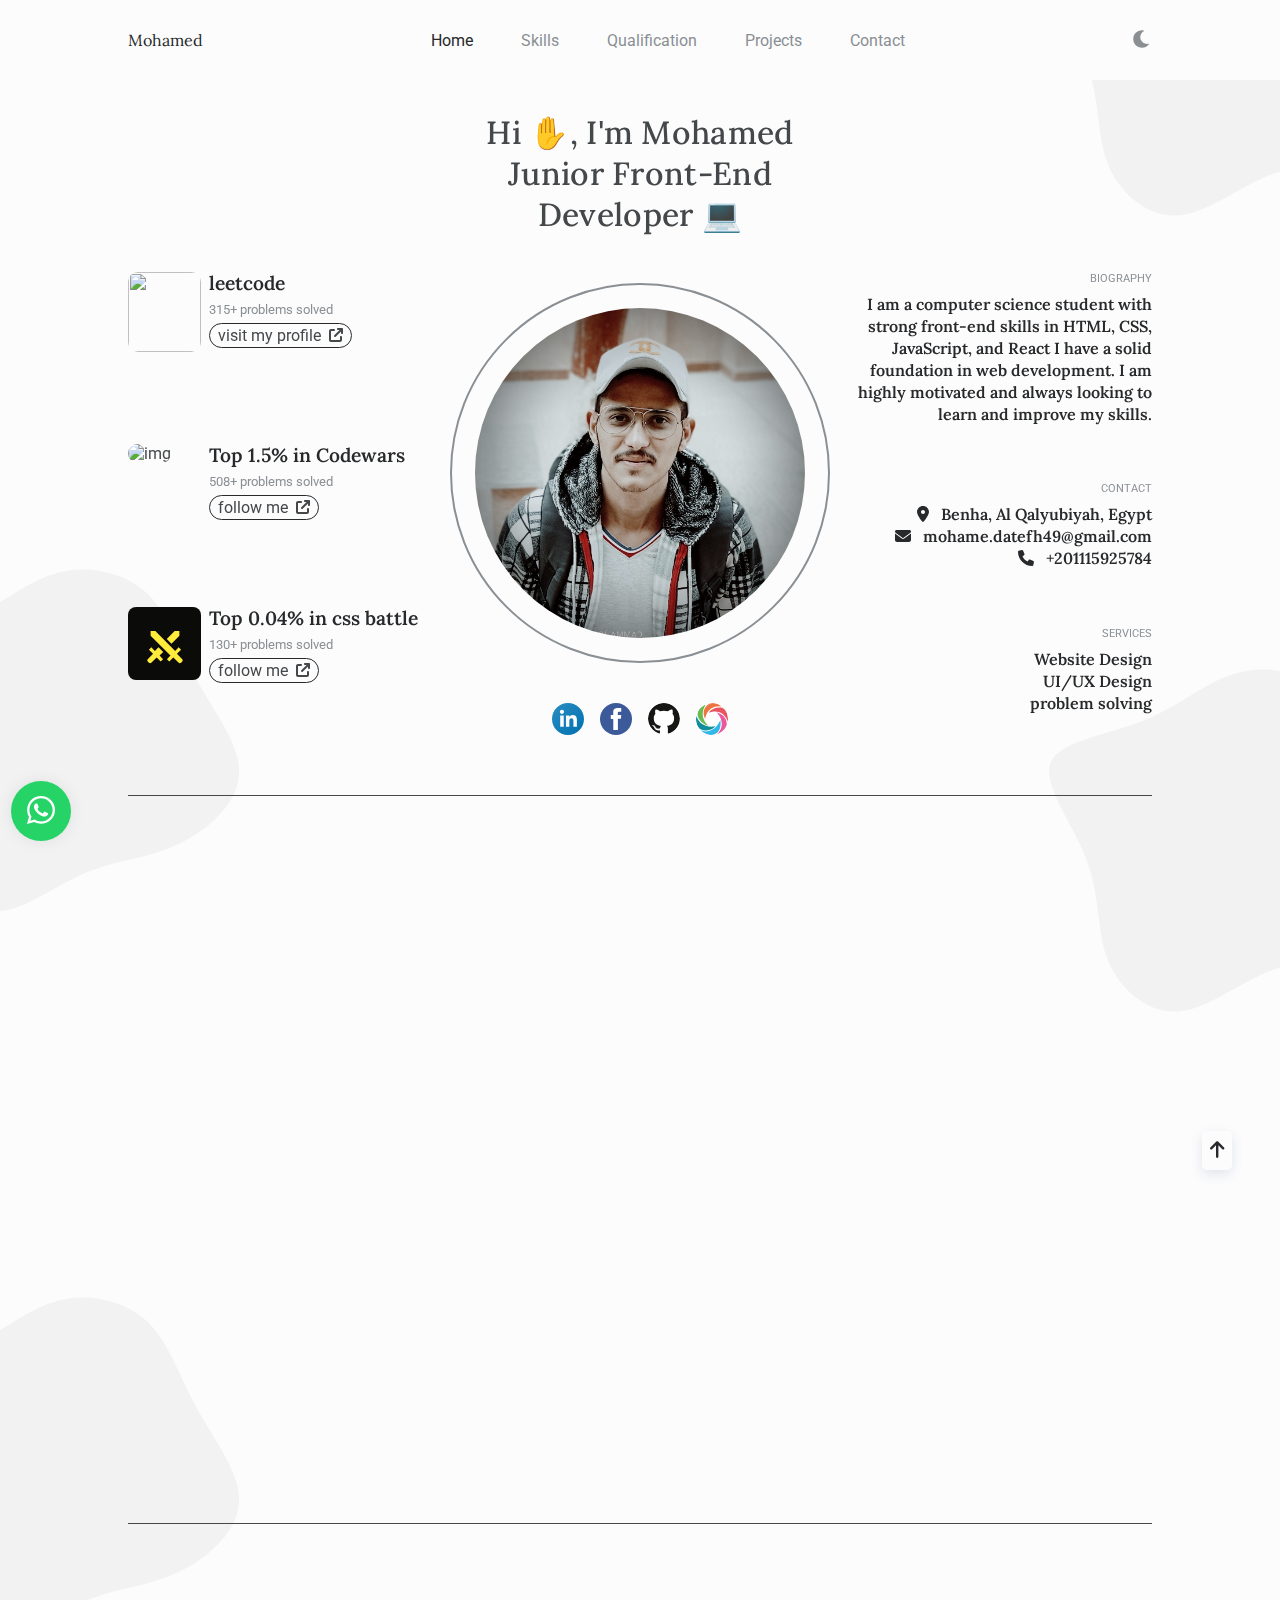
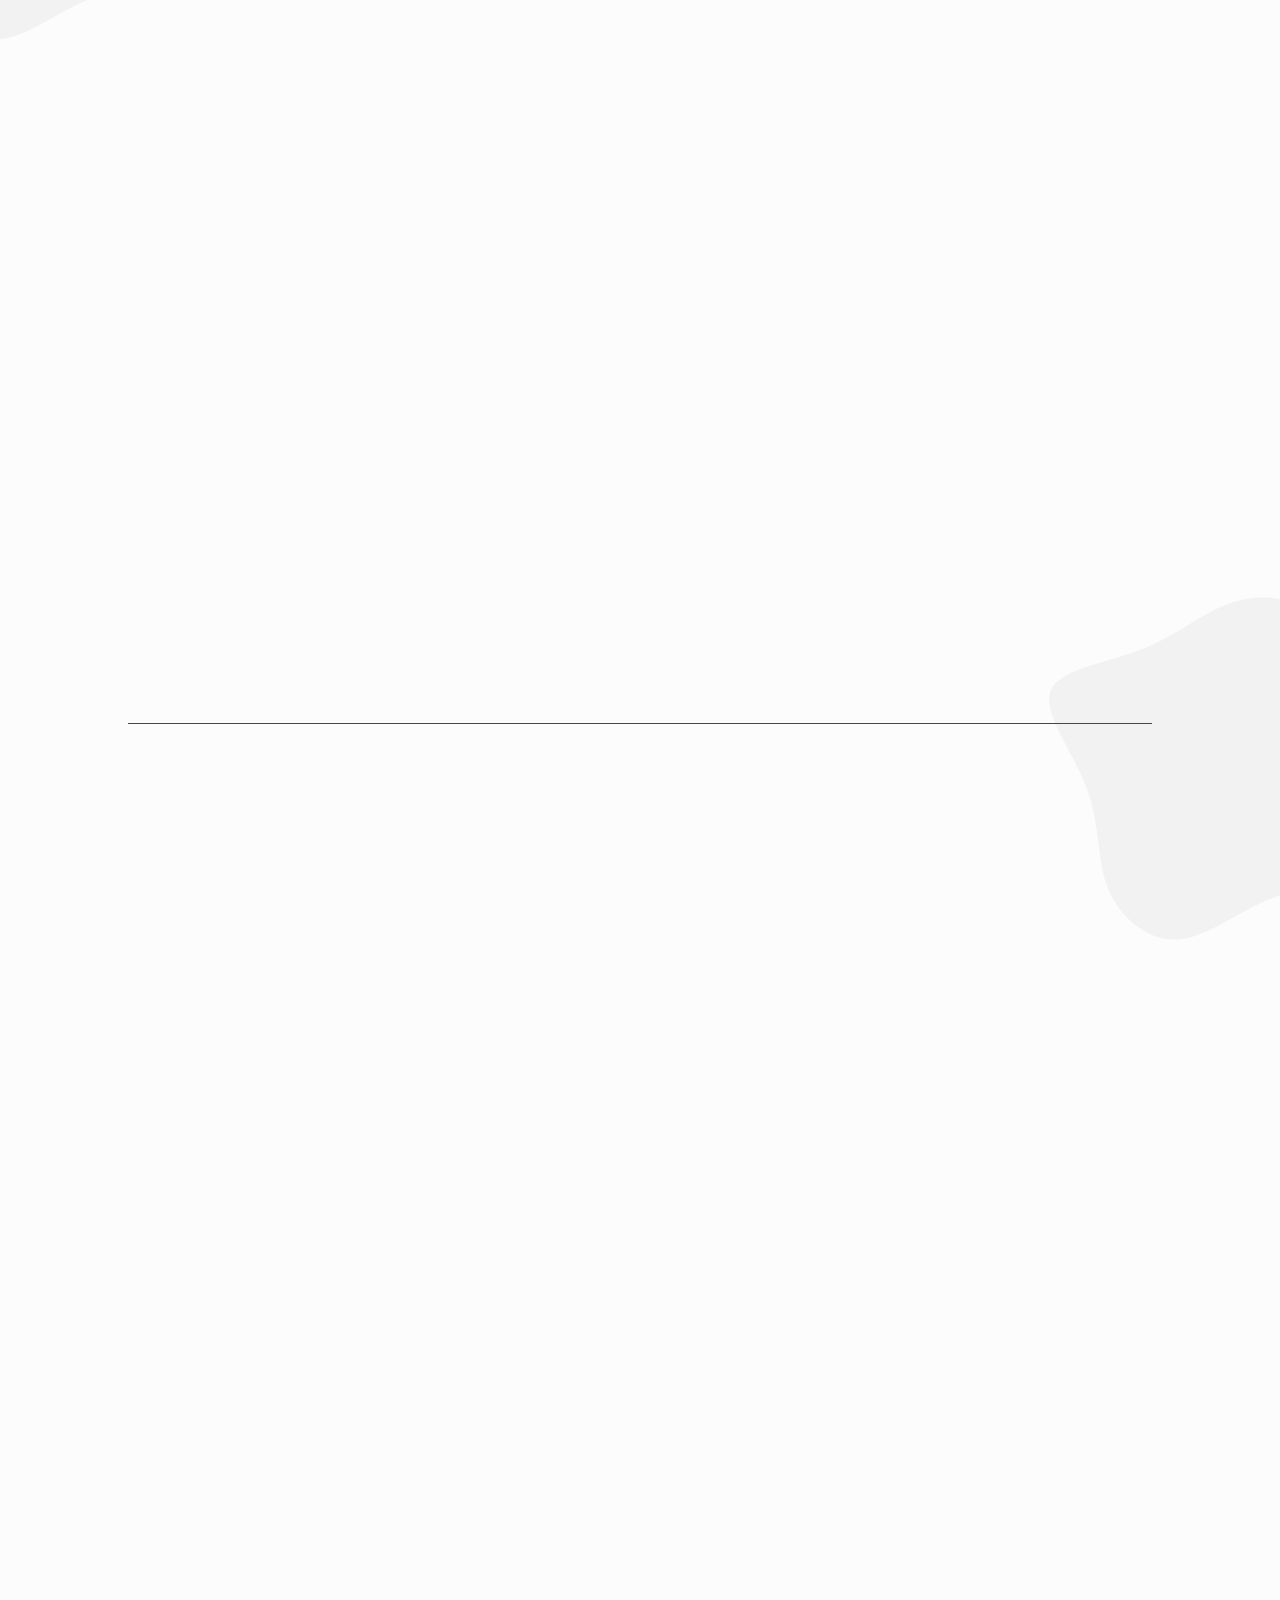
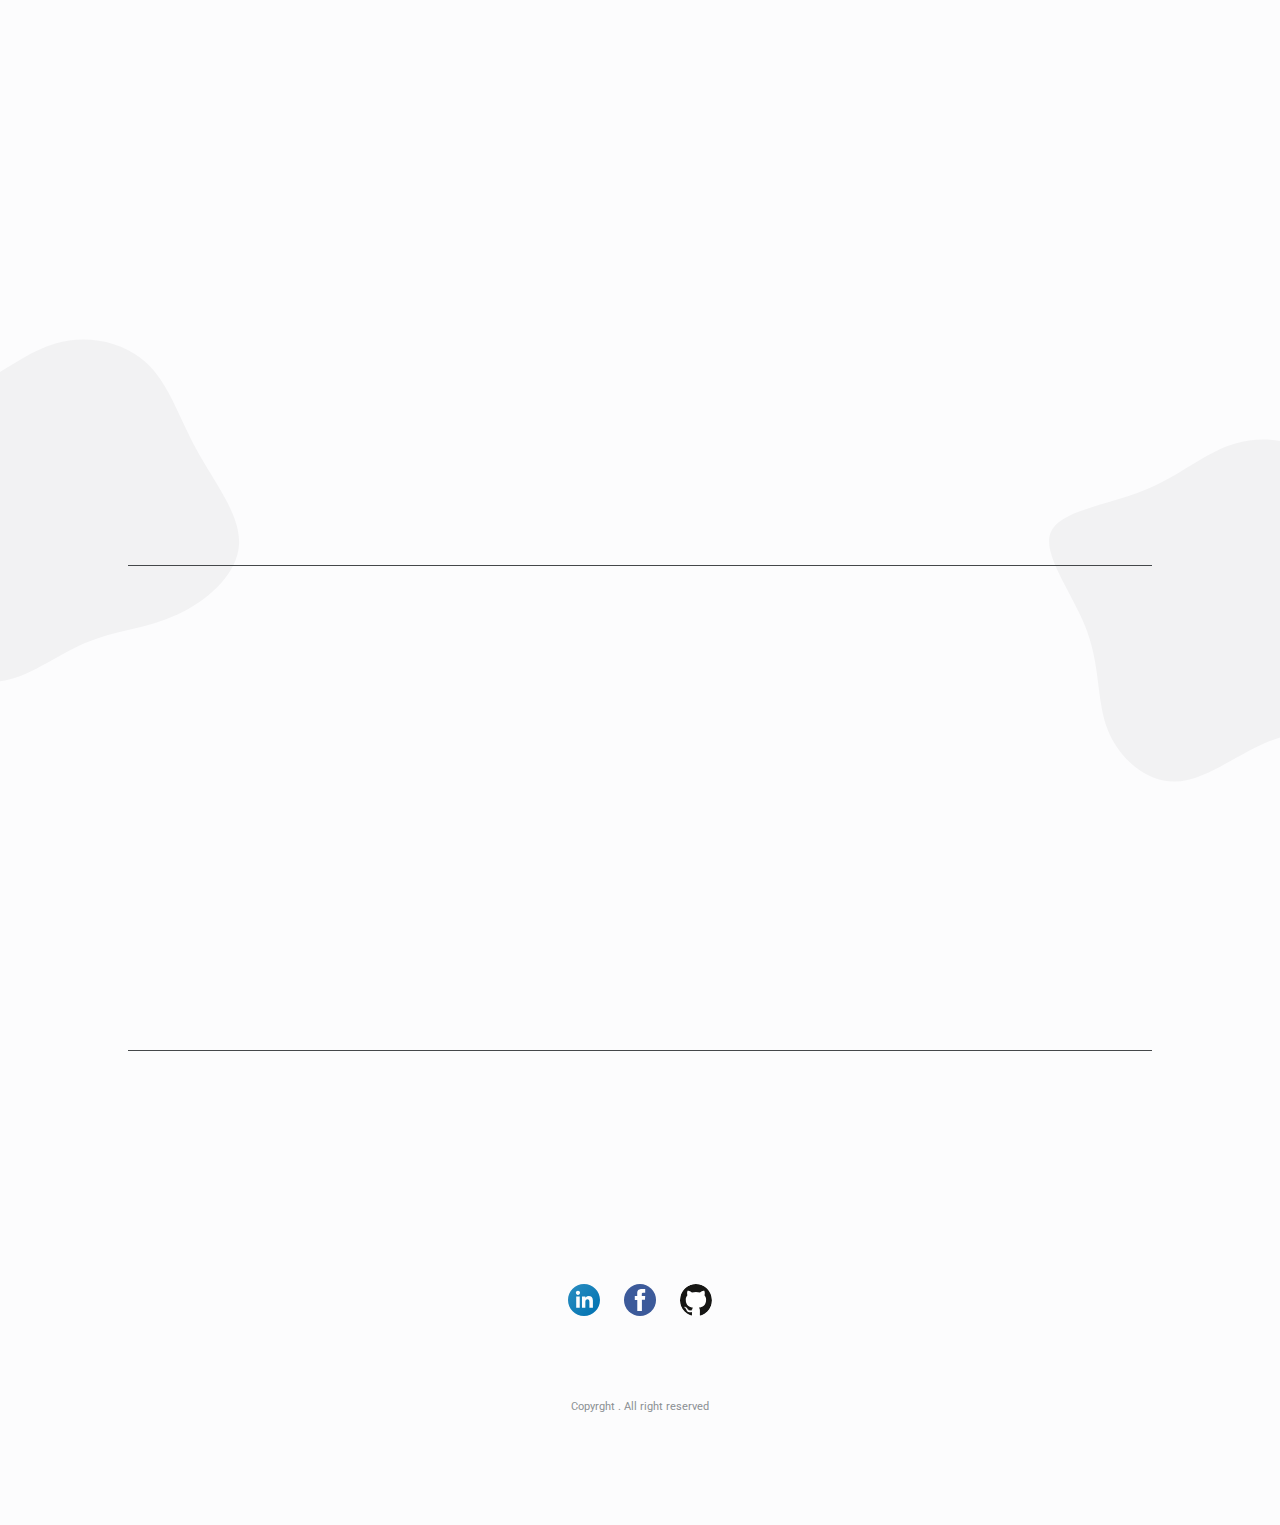
==== commit a30b3f4c: "Update index.html" ====
--- a/index.html
+++ b/index.html
@@ -146,7 +146,7 @@
               </div>
               <div class="right">
                 <p class="home-info-number">leetcode</p>
-                <p class="leader">307+ problems solved</p>
+                <p class="leader">315+ problems solved</p>
                 <a
                   href="https://leetcode.com/_Mohamed_Atef/"
                   target="_blank"
--- a/style/myStyle.css
+++ b/style/myStyle.css
@@ -1,1184 +1,971 @@
-@import url('https://fonts.googleapis.com/css2?family=Lora:wght@400;500;600&family=Roboto:wght@400;500&display=swap');
-:root { 
-/* ------------
+@import url("https://fonts.googleapis.com/css2?family=Lora:wght@400;500;600&family=Roboto:wght@400;500&display=swap");
+:root {
+  /* ------------
 color Variable
---------------*/   
---header-height: 3.5rem;
-
---first-color: hsl(207, 65%,65%);
---title-color: hsl(207, 4%, 16%);
---text-color: hsl(207, 4%, 28%);
---text-color-light: hsl(207, 4%, 56%);
---body-color: hsl(207, 4%, 99%);
---container-color: hsl(207, 4%, 95%);
-
-
---gradient-color: linear-gradient(180deg, hsla(207, 48%, 72%, 0)
-                                        , hsla(207, 65%, 65%, 1));
-/* ------------
+--------------*/
+  --header-height: 3.5rem;
+
+  --first-color: hsl(207, 65%, 65%);
+  --title-color: hsl(207, 4%, 16%);
+  --text-color: hsl(207, 4%, 28%);
+  --text-color-light: hsl(207, 4%, 56%);
+  --body-color: hsl(207, 4%, 99%);
+  --container-color: hsl(207, 4%, 95%);
+
+  --gradient-color: linear-gradient(
+    180deg,
+    hsla(207, 48%, 72%, 0),
+    hsla(207, 65%, 65%, 1)
+  );
+  /* ------------
 Font Variable
 --------------*/
---body-font: 'Roboto', sans-serif;
---title-font: 'Lora', serif;
---biggest-font-size: 1.5rem;
---h1-font-size: 1.5rem;
---h2-font-size: 1.25rem;
---h3-font-size: 1rem;
---normal-font-size: .9rem;
---small-font-size: .8rem;
---smaller-font-size: .7rem;
---tiny-font-size: .6rem;
-/* ------------
+  --body-font: "Roboto", sans-serif;
+  --title-font: "Lora", serif;
+  --biggest-font-size: 1.5rem;
+  --h1-font-size: 1.5rem;
+  --h2-font-size: 1.25rem;
+  --h3-font-size: 1rem;
+  --normal-font-size: 0.9rem;
+  --small-font-size: 0.8rem;
+  --smaller-font-size: 0.7rem;
+  --tiny-font-size: 0.6rem;
+  /* ------------
 Font Weight
 --------------*/
---font-medium: 500;
---font-semi-bold: 600;
-/* ------------
+  --font-medium: 500;
+  --font-semi-bold: 600;
+  /* ------------
 z-index
 --------------*/
---z-normal: 1;
---z-tooltip: 10;
---z-fixed: 100;
-}
-
+  --z-normal: 1;
+  --z-tooltip: 10;
+  --z-fixed: 100;
+}
 
 @media screen and (min-width: 1024px) {
-:root { 
---biggest-font-size: 3rem;
---h1-font-size: 2.5rem;
---h2-font-size: 1.5rem;
---h3-font-size: 1.2rem;
---normal-font-size: 1rem;
---small-font-size: .8rem;
---smaller-font-size: .7rem;
---tiny-font-size: .6rem;
-    }
+  :root {
+    --biggest-font-size: 3rem;
+    --h1-font-size: 2.5rem;
+    --h2-font-size: 1.5rem;
+    --h3-font-size: 1.2rem;
+    --normal-font-size: 1rem;
+    --small-font-size: 0.8rem;
+    --smaller-font-size: 0.7rem;
+    --tiny-font-size: 0.6rem;
+  }
 }
 /* ------------
 Our Rules
 --------------*/
-* { 
-    box-sizing: border-box;
-    padding: 0;margin: 0;
-}
-html { 
-    scroll-behavior: smooth;
-}
-body { 
-    font-family: var(--body-font);
-    font-size: var(--normal-font-size);
-    background-color: var(--body-color);
-    color: var(--text-color);
-    transition: background-color .5s;
-
-}
-h1,h2,h3 { 
-    color: var(--text-color);
-    font-family: var(--title-font);
-    font-weight: var(--font-medium);
-}
-ul { 
-    list-style: none;
-}
-a { 
-    text-decoration: none;
-}
-img { 
-    max-width: 100%;
-}
-.container { 
-    max-width: 1024px;
-    margin-inline: 1.5rem;
-}
-.grid { 
-    display: grid;
-    gap: 1.5rem;
-}
-.section { 
-    padding-block: 2.5rem;
-}
-.section-border { 
-    border-bottom: 1px solid var(--text-color);
-    padding-bottom: 3.5rem;
+* {
+  box-sizing: border-box;
+  padding: 0;
+  margin: 0;
+}
+html {
+  scroll-behavior: smooth;
+}
+body {
+  font-family: var(--body-font);
+  font-size: var(--normal-font-size);
+  background-color: var(--body-color);
+  color: var(--text-color);
+  transition: background-color 0.5s;
+}
+h1,
+h2,
+h3 {
+  color: var(--text-color);
+  font-family: var(--title-font);
+  font-weight: var(--font-medium);
+}
+ul {
+  list-style: none;
+}
+a {
+  text-decoration: none;
+}
+img {
+  max-width: 100%;
+}
+.container {
+  max-width: 1024px;
+  margin-inline: 1.5rem;
+}
+.grid {
+  display: grid;
+  gap: 1.5rem;
+}
+.section {
+  padding-block: 2.5rem;
+}
+.section-border {
+  border-bottom: 1px solid var(--text-color);
+  padding-bottom: 3.5rem;
 }
 .section-title,
-.section-subtitle { 
-    text-align: center;
-}
-.section-title { 
-    font-size: var(--h1-font-size);
-    font-weight: var(--font-semi-bold);
-    margin-bottom: .25rem;
-}
-.section-subtitle { 
-    display: block;
-    font-size: var(--small-font-size);
-    color: var(--text-color-light);
-    margin-bottom: 3rem;
-}
-.main { 
-    overflow: hidden;
+.section-subtitle {
+  text-align: center;
+}
+.section-title {
+  font-size: var(--h1-font-size);
+  font-weight: var(--font-semi-bold);
+  margin-bottom: 0.25rem;
+}
+.section-subtitle {
+  display: block;
+  font-size: var(--small-font-size);
+  color: var(--text-color-light);
+  margin-bottom: 3rem;
+}
+.main {
+  overflow: hidden;
 }
 /* ------------
 theme change color
 --------------*/
-body.dark-theme { 
---title-color: hsl(207, 4%, 95%);
---text-color: hsl(207, 4%, 65%);
---body-color: hsl(207, 4%, 10%);
---container-color: hsl(207, 4%, 12%);
-}
-.dark-theme .nav, 
-.dark-theme .nav-menu, 
-.dark-theme .scroll-up { 
-    background-color: var(--container-color);
-    box-shadow: 0 4px 20px hsla(207, 24%, 8%, .4);
-}
-.dark-theme .section-border { 
-    border-bottom: 1px solid hsl(207, 4%, 32%);
-}
-.dark-theme::-webkit-scrollbar { 
-    background-color: hsl(207, 4%, 15%);
+body.dark-theme {
+  --title-color: hsl(207, 4%, 95%);
+  --text-color: hsl(207, 4%, 65%);
+  --body-color: hsl(207, 4%, 10%);
+  --container-color: hsl(207, 4%, 12%);
+}
+.dark-theme .nav,
+.dark-theme .nav-menu,
+.dark-theme .scroll-up {
+  background-color: var(--container-color);
+  box-shadow: 0 4px 20px hsla(207, 24%, 8%, 0.4);
+}
+.dark-theme .section-border {
+  border-bottom: 1px solid hsl(207, 4%, 32%);
+}
+.dark-theme::-webkit-scrollbar {
+  background-color: hsl(207, 4%, 15%);
 }
 /*---------
 scroll bar
 -----------*/
-::-webkit-scrollbar { 
-    width: .6rem;
-    background-color: #bdc0c2;
-    border-radius: .5rem;
-}
-::-webkit-scrollbar-thumb { 
-    background-color: #a2a6a9;
-    border-radius: .5rem;
-}
-::-webkit-scrollbar-thumb:hover { 
-    background-color: #888d91;
+::-webkit-scrollbar {
+  width: 0.6rem;
+  background-color: #bdc0c2;
+  border-radius: 0.5rem;
+}
+::-webkit-scrollbar-thumb {
+  background-color: #a2a6a9;
+  border-radius: 0.5rem;
+}
+::-webkit-scrollbar-thumb:hover {
+  background-color: #888d91;
 }
 /*---------
 Header nav
 -----------*/
-.header { 
-    width: 100%;
-    position: fixed;
-    bottom: 2rem;
-    z-index: var(--z-fixed);
-}
-.nav { 
-    height: 4rem;
-    display: flex;
-    justify-content: space-between;
-    align-items: center;
-    background-color: var(--body-color);
-    box-shadow: 0 4px 20px #445b6f1a;
-    padding-inline: 1.5rem;
-    border-radius: 3rem;
-
+.header {
+  width: 100%;
+  position: fixed;
+  bottom: 2rem;
+  z-index: var(--z-fixed);
+}
+.nav {
+  height: 4rem;
+  display: flex;
+  justify-content: space-between;
+  align-items: center;
+  background-color: var(--body-color);
+  box-shadow: 0 4px 20px #445b6f1a;
+  padding-inline: 1.5rem;
+  border-radius: 3rem;
 }
 .nav-logo,
 .nav-toggle,
-.nav-close { 
-    color: var(--title-color);
-}
-.nav-logo { 
-    font-family: var(--title-font);
-}
-.nav-toggle { 
-    font-size: 1.25rem;
-    cursor: pointer;
+.nav-close {
+  color: var(--title-color);
+}
+.nav-logo {
+  font-family: var(--title-font);
+}
+.nav-toggle {
+  font-size: 1.25rem;
+  cursor: pointer;
 }
 @media screen and (max-width: 1024px) {
-    .nav-menu { 
-        position: fixed;
-        width: 88%;
-        left: 0;
-        right: 0;
-        bottom: -60%;
-        margin: 0 auto;
-        background-color:var(--body-color);
-        box-shadow: 0 4px 20px hsla(207, 24%, 35%,.1);
-        padding: 2rem 1.5rem 5rem;
-        border-radius: 2rem;
-        transition: bottom .6s cubic-bezier(0.175, 0.885, 0.32, 1.275);
-        
-    }
-    
-}
-.nav-list { 
-    grid-template-columns: repeat(3,max-content);
-    justify-content: center;
-    gap: 2rem 3rem;
-}
-.nav-link { 
-    display: flex;
-    flex-direction: column;
-    gap: .25rem 0;
-    align-items: center;
-    font-size: var(--smaller-font-size);
-    color: var(--text-color-light);
-    transition: color .3s;
-}
-.nav-link:hover { 
-    color: var(--title-color);
-}
-.nav-link svg { 
-    font-size: 1.25rem;
-}
-.nav-close { 
-    position: absolute;
-    right: 1.5rem;
-    bottom: .7rem;
-    font-size: 1.5rem;
-    cursor: pointer;
-}
-.nav-buttons { 
-    display: flex;
-    align-items: center;
-    gap: 0 1.5rem;
-}
-.change-theme { 
-    font-size: 1.25rem;
-    color: var(--title-color);
-    cursor: pointer;
-    transition: .3s;
+  .nav-menu {
+    position: fixed;
+    width: 88%;
+    left: 0;
+    right: 0;
+    bottom: -60%;
+    margin: 0 auto;
+    background-color: var(--body-color);
+    box-shadow: 0 4px 20px hsla(207, 24%, 35%, 0.1);
+    padding: 2rem 1.5rem 5rem;
+    border-radius: 2rem;
+    transition: bottom 0.6s cubic-bezier(0.175, 0.885, 0.32, 1.275);
+  }
+}
+.nav-list {
+  grid-template-columns: repeat(3, max-content);
+  justify-content: center;
+  gap: 2rem 3rem;
+}
+.nav-link {
+  display: flex;
+  flex-direction: column;
+  gap: 0.25rem 0;
+  align-items: center;
+  font-size: var(--smaller-font-size);
+  color: var(--text-color-light);
+  transition: color 0.3s;
+}
+.nav-link:hover {
+  color: var(--title-color);
+}
+.nav-link svg {
+  font-size: 1.25rem;
+}
+.nav-close {
+  position: absolute;
+  right: 1.5rem;
+  bottom: 0.7rem;
+  font-size: 1.5rem;
+  cursor: pointer;
+}
+.nav-buttons {
+  display: flex;
+  align-items: center;
+  gap: 0 1.5rem;
+}
+.change-theme {
+  font-size: 1.25rem;
+  color: var(--title-color);
+  cursor: pointer;
+  transition: 0.3s;
 }
 /* --- Show mneu --- */
-.show-menu { 
-    bottom: 2rem;
-}
-.active-link { 
-    color: var(--title-color);
+.show-menu {
+  bottom: 2rem;
+}
+.active-link {
+  color: var(--title-color);
 }
 /*---------
 Home
 -----------*/
-.home { 
-    position: relative;
-
-}
-.image-shape { 
-    position: absolute;
-    z-index: -1;
-    width: 500px;
-    animation: react-img 15s infinite linear;
-}
-
-.image-shape.one { 
-    top: -200px;
-    right: -200px;
-}
-.image-shape.two { 
-    bottom: -200px;
-    left: -200px;
+.home {
+  position: relative;
+}
+.image-shape {
+  position: absolute;
+  z-index: -1;
+  width: 500px;
+  animation: react-img 15s infinite linear;
+}
+
+.image-shape.one {
+  top: -200px;
+  right: -200px;
+}
+.image-shape.two {
+  bottom: -200px;
+  left: -200px;
 }
 @media (max-width: 768px) {
-    .image-shape { 
-        width: 250px;
-    }
-    .image-shape.one { 
-        top: -100px;
-        right: -100px;
-    }
-    .image-shape.two { 
-        bottom: -100px;
-        left: -100px;
-    }
-}
-.home-container { 
-    row-gap: 4rem;
-    padding-top: 2rem;
-}
-.home-data { 
-    row-gap: 1.5rem;
-}
-.home-title { 
-    text-align: center;
-    font-size: var(--biggest-font-size);
-    letter-spacing: .3px;
-    margin-bottom: .5rem;
+  .image-shape {
+    width: 250px;
+  }
+  .image-shape.one {
+    top: -100px;
+    right: -100px;
+  }
+  .image-shape.two {
+    bottom: -100px;
+    left: -100px;
+  }
+}
+.home-container {
+  row-gap: 4rem;
+  padding-top: 2rem;
+}
+.home-data {
+  row-gap: 1.5rem;
+}
+.home-title {
+  text-align: center;
+  font-size: var(--biggest-font-size);
+  letter-spacing: 0.3px;
+  margin-bottom: 0.5rem;
 }
 .home-hold {
-    position: relative;
-    width: 240px;
-    height: 240px;
-    background-color: var(--body-color);
-    border: 2px solid var(--text-color-light);
-    justify-self: center;
-    border-radius: 50%;
-    place-items: center;
-}
-.home-profile { 
-    width: 200px;
-    height: 200px;
-    background-image: url(../images/myphoto.jpg);
-    background-position: center;
-    background-repeat: no-repeat;
-    background-size: cover;
-    border-radius: 50%;
-    overflow: hidden;
-}
-.home-social { 
-    justify-self: center;
-    display: flex;
-    gap: 0 1.25rem;
-}
-.home-social-link { 
-    
-    display: block;
-    color: var(--text-color-light);
-    transition: color .4s;
-    width: 2rem;
-}
-.home-social-link .githup { 
-    background-color: #fff;
-    border-radius: 50%;
-}
-.home-social-link img:hover { 
-    animation: ani-skills .6s infinite;
-}
-.home-social-link:hover { 
-    color: var(--title-color);
-}
-.home-info { 
-    display: grid;
-    gap: 2rem 0;
-}
-.home-info > .problem-skills { 
-    display: flex;
-    justify-content: center;
-}
-.home-info > .problem-skills .image { 
-    flex-basis: 25%;
-}
-.home-info > .problem-skills .image img { 
-    max-width: 73px;
-    border-radius: 10px;
-}
-.home-info > .problem-skills:nth-child(1) .image img { 
-    height: 80px;
-    width: 100%;
-}
-.home-info > .problem-skills .image h1 { 
-width: 73px;
-height: 73px;
-background: #0b0b0a;
-text-align: center;
-line-height: 73px;
-color: #ffeb3b;
-border-radius: .5rem;
-}
-.home-info > .problem-skills .leader { 
-    text-align: left;
-    font-size: var(--small-font-size);
-    margin-top: .5rem;
-    color: var(--text-color-light);
-}
-.home-info > .problem-skills .button { 
-    border: 1px solid var(--title-color);
-    border-radius: 20px;
-    padding: 2px 8px;
-    margin: 6px 0 0 0;
-    display: block;
-    width: max-content;
-    color: var(--text-color);
-}
-.home-info > .problem-skills .button svg { 
-    margin-left: .5rem;
-    transition: .3s;
-}
-.home-info > .problem-skills .button:hover svg { 
-    margin-left: 1rem;
-    transform: rotate(360deg);
-}
-
-.home-info > .problem-skills .right { 
-    margin-left: .5rem;
-    flex-basis: 75%;
-    text-align: left;
-}
-.home-info-title { 
-    font-family: var(--body-font);
-    font-size: var(--smaller-font-size);
-    font-weight: 400;
-    color: var(--text-color-light);
-    margin-bottom: .5rem;
+  position: relative;
+  width: 240px;
+  height: 240px;
+  background-color: var(--body-color);
+  border: 2px solid var(--text-color-light);
+  justify-self: center;
+  border-radius: 50%;
+  place-items: center;
+}
+.home-profile {
+  width: 200px;
+  height: 200px;
+  background-image: url(../images/myphoto.jpg);
+  background-position: center;
+  background-repeat: no-repeat;
+  background-size: cover;
+  border-radius: 50%;
+  overflow: hidden;
+}
+.home-social {
+  justify-self: center;
+  display: flex;
+  gap: 0 1.25rem;
+}
+.home-social-link {
+  display: block;
+  color: var(--text-color-light);
+  transition: color 0.4s;
+  width: 2rem;
+}
+.home-social-link .githup {
+  background-color: #fff;
+  border-radius: 50%;
+}
+.home-social-link img:hover {
+  animation: ani-skills 0.6s infinite;
+}
+.home-social-link:hover {
+  color: var(--title-color);
+}
+.home-info {
+  display: grid;
+  gap: 2rem 0;
+}
+.home-info > .problem-skills {
+  display: flex;
+  justify-content: center;
+}
+.home-info > .problem-skills .image {
+  flex-basis: 25%;
+}
+.home-info > .problem-skills .image img {
+  max-width: 73px;
+  border-radius: 10px;
+}
+.home-info > .problem-skills:nth-child(1) .image img {
+  height: 80px;
+  width: 100%;
+}
+.home-info > .problem-skills .image h1 {
+  width: 73px;
+  height: 73px;
+  background: #0b0b0a;
+  text-align: center;
+  line-height: 73px;
+  color: #ffeb3b;
+  border-radius: 0.5rem;
+}
+.home-info > .problem-skills .leader {
+  text-align: left;
+  font-size: var(--small-font-size);
+  margin-top: 0.5rem;
+  color: var(--text-color-light);
+}
+.home-info > .problem-skills .button {
+  border: 1px solid var(--title-color);
+  border-radius: 20px;
+  padding: 2px 8px;
+  margin: 6px 0 0 0;
+  display: block;
+  width: max-content;
+  color: var(--text-color);
+}
+.home-info > .problem-skills .button svg {
+  margin-left: 0.5rem;
+  transition: 0.3s;
+}
+.home-info > .problem-skills .button:hover svg {
+  margin-left: 1rem;
+  transform: rotate(360deg);
+}
+
+.home-info > .problem-skills .right {
+  margin-left: 0.5rem;
+  flex-basis: 75%;
+  text-align: left;
+}
+.home-info-title {
+  font-family: var(--body-font);
+  font-size: var(--smaller-font-size);
+  font-weight: 400;
+  color: var(--text-color-light);
+  margin-bottom: 0.5rem;
 }
 
 .home-info-desc,
-.home-info-number { 
-    font-family: var(--title-font);
-    color: var(--title-color);
-    font-weight: var(--font-semi-bold);
-    line-height: 22px;
-    max-width: 300px;
-}
-.home-info-desc svg { 
-    margin-right: .5rem;
-}
-.home-info-desc svg:last-of-type { 
-    animation: contact-inim .2s linear infinite alternate;
-
-}
-.home-info-number { 
-    font-size: var(--h3-font-size);
-    font-weight: var(--font-semi-bold);
-}
-
+.home-info-number {
+  font-family: var(--title-font);
+  color: var(--title-color);
+  font-weight: var(--font-semi-bold);
+  line-height: 22px;
+  max-width: 300px;
+}
+.home-info-desc svg {
+  margin-right: 0.5rem;
+}
+.home-info-desc svg:last-of-type {
+  animation: contact-inim 0.2s linear infinite alternate;
+}
+.home-info-number {
+  font-size: var(--h3-font-size);
+  font-weight: var(--font-semi-bold);
+}
 
 /*---------
 skills
 -----------*/
-.skills { 
-    position: relative;
-}
-.skills-container { 
-    gap: 3.5rem 0;
-}
-.skills-title { 
-    display: flex;
-    justify-content: center;
-    align-items: center;
-    gap: 0 .5rem;
-    font-size: var(--small-font-size);
-    font-weight: var(--font-semi-bold);
-    margin-bottom: 2.5rem;
-}
-.skills-title svg { 
-    font-size: 1rem;
+.skills {
+  position: relative;
+}
+.skills-container {
+  gap: 3.5rem 0;
+}
+.skills-title {
+  display: flex;
+  justify-content: center;
+  align-items: center;
+  gap: 0 0.5rem;
+  font-size: var(--small-font-size);
+  font-weight: var(--font-semi-bold);
+  margin-bottom: 2.5rem;
+}
+.skills-title svg {
+  font-size: 1rem;
 }
 .skills-info,
 .skills-data,
-.skills-hold { 
-    display: grid;
-}
-.skills-info { 
-    grid-template-columns: repeat(3,1fr);
-    gap: 2.5rem 2rem;
-}
-.skills-data { 
-    justify-content: center;
-    text-align: center;
-}
-.skills-hold { 
-    width: 80px;
-    height: 100px;
-    background-color: var(--container-color);
-    border-radius: 3rem;
-    place-items: center;
-    margin:0 auto 1rem;
-}
-.skills-hold img { 
-    width: 40px;
-}
-.react { 
-    animation: react-img 1.5s infinite linear;
+.skills-hold {
+  display: grid;
+}
+.skills-info {
+  grid-template-columns: repeat(3, 1fr);
+  gap: 2.5rem 2rem;
+}
+.skills-data {
+  justify-content: center;
+  text-align: center;
+}
+.skills-hold {
+  width: 80px;
+  height: 100px;
+  background-color: var(--container-color);
+  border-radius: 3rem;
+  place-items: center;
+  margin: 0 auto 1rem;
+}
+.skills-hold img {
+  width: 40px;
+}
+.react {
+  animation: react-img 1.5s infinite linear;
 }
 @keyframes react-img {
-    100% { 
-        transform: rotate(360deg);
-    }
-    
-}
-.skills-hold .sql { 
-    width: 70px;
-}
-.skills-hold svg { 
-    font-size: 2rem;
-}
-.skills-name { 
-    font-size: var(--small-font-size);
-    margin-bottom: .25rem;
-}
-.skills-subtitle { 
-    font-size: var(--tiny-font-size);
-    color: var(--text-color-light);
+  100% {
+    transform: rotate(360deg);
+  }
+}
+.skills-hold .sql {
+  width: 70px;
+}
+.skills-hold svg {
+  font-size: 2rem;
+}
+.skills-name {
+  font-size: var(--small-font-size);
+  margin-bottom: 0.25rem;
+}
+.skills-subtitle {
+  font-size: var(--tiny-font-size);
+  color: var(--text-color-light);
 }
 /* Animation skills */
 .skills-hold:hover img,
-.skills-hold:hover svg { 
-    animation: ani-skills .6s;
+.skills-hold:hover svg {
+  animation: ani-skills 0.6s;
 }
 @keyframes ani-skills {
-    0% { 
-        transform: translate(0);
-    }
-    20% { 
-        transform: translateY(-6px);
-    }
-    40% { 
-        transform: translate(0);
-    }
-    60% { 
-        transform: translateY(-3px);
-    }
-    80% { 
-        transform: translate(0);
-    }
+  0% {
+    transform: translate(0);
+  }
+  20% {
+    transform: translateY(-6px);
+  }
+  40% {
+    transform: translate(0);
+  }
+  60% {
+    transform: translateY(-3px);
+  }
+  80% {
+    transform: translate(0);
+  }
 }
 
 /*---------
 qualification
 -----------*/
-.qualification-container { 
-    gap: 2.5rem 0;
-}
-.qualification-title { 
-    display: flex;
-    justify-content: center;
-    align-items: center;
-    gap: 0 .5rem;
-    font-size: var(--small-font-size);
-    margin-bottom: 2rem;
-}
-.qualification-title svg { 
-    font-size: 1rem;
-}
-.qualification-info { 
-    display: grid;
-    gap: 2rem 0;
-}
-.qualification-info > div { 
-    display: flex;
-    align-items: center;
-    gap: 0 8px;
-}
-.qualification-info > div img { 
-    width: 60px;
-    transform: translateY(-10px);
-}
-.qualification-info .right .certificate { 
-    border: 1px solid var(--title-color);
-    border-radius: 20px;
-    padding: 2px 8px;
-    margin: 6px 0 0 0;
-    display: block;
-    width: max-content;
-    color: var(--text-color);
-}
-.qualification-info .right a svg { 
-    transition: .3s;
-}
-.qualification-info .right a:hover svg { 
-    transform: rotate(360deg);
-    margin-left: .5rem;
-}
-.qualification-name { 
-    font-size: var(--normal-font-size);
-    margin-bottom: .5rem;
+.qualification-container {
+  gap: 2.5rem 0;
+}
+.qualification-title {
+  display: flex;
+  justify-content: center;
+  align-items: center;
+  gap: 0 0.5rem;
+  font-size: var(--small-font-size);
+  margin-bottom: 2rem;
+}
+.qualification-title svg {
+  font-size: 1rem;
+}
+.qualification-info {
+  display: grid;
+  gap: 2rem 0;
+}
+.qualification-info > div {
+  display: flex;
+  align-items: center;
+  gap: 0 8px;
+}
+.qualification-info > div img {
+  width: 80px;
+  height: 80px;
+  transform: translateY(-10px);
+}
+.qualification-info .right .certificate {
+  border: 1px solid var(--title-color);
+  border-radius: 20px;
+  padding: 2px 8px;
+  margin: 6px 0 0 0;
+  display: block;
+  width: max-content;
+  color: var(--text-color);
+}
+.qualification-info .right a svg {
+  transition: 0.3s;
+}
+.qualification-info .right a:hover svg {
+  transform: rotate(360deg);
+  margin-left: 0.5rem;
+}
+.qualification-name {
+  font-size: var(--normal-font-size);
+  margin-bottom: 0.5rem;
 }
 .qualification-country,
-.qualification-year { 
-    display: block;
-    font-size: var(--small-font-size);
-    color: var(--text-color-light);
-}
-.qualification-country { 
-    margin-bottom: .2rem;
-}
-.see-more-qualification { 
-    font-size: 16px;
-    justify-content: center;
-    cursor: pointer;
-    color: var(--text-color);
-}
-.see-more-qualification svg { 
-    transition: .4s;
-    margin-left: .5rem;
-}
-.see-more-qualification:hover svg { 
-    transform: rotate(360deg);
-}
-/*---------
-services
------------*/
-.services-container { 
-    gap: 2.5rem 0;
-    justify-content: center;
-}
-.services-card { 
-    position: relative;
-    width: 228px;
-    height: 322px;
-    background-color: var(--container-color);
-    text-align: center;
-    padding: 3rem 1rem;
-    border-radius: 7rem 7rem 7rem 0;
-    z-index: 10;
-}
-.services-card svg { 
-    font-size: 2rem;
-    color: var(--text-color);
-    margin-bottom: 1rem;
-    transition: .6s ease-in-out;
-}
-.services-title { 
-    font-size: var(--h2-font-size);
-    font-weight: var(--font-semi-bold);
-    margin-bottom: 1.5rem;
-}
-.services-border { 
-    width: 250px;
-    height: 340px;
-    border: 2px solid var(--text-color-light);
-    border-radius: 7rem 7rem 7rem 0; 
-    position: absolute;
-    inset: 0;
-    left: -10px;
-    margin: auto;
-    transition: .6s;
-    opacity: 0;
-}
-.services-description { 
-    text-align: left;
-    line-height: 1.5rem;
-}
-.services-card:hover svg { 
-    transform: rotateY(360deg);
-}
-.services-card:hover .services-border { 
-    opacity: 1;
+.qualification-year {
+  display: block;
+  font-size: var(--small-font-size);
+  color: var(--text-color-light);
+}
+.qualification-country {
+  margin-bottom: 0.2rem;
+}
+.see-more-qualification {
+  font-size: 16px;
+  justify-content: center;
+  cursor: pointer;
+  color: var(--text-color);
+}
+.see-more-qualification svg {
+  transition: 0.4s;
+  margin-left: 0.5rem;
+}
+.see-more-qualification:hover svg {
+  transform: rotate(360deg);
 }
 
 /*---------
 projects
 -----------*/
-.projects { 
-    position: relative;
-}
-.projects-content { 
-    background: #607d8b24;
-    width: 280px;
-    border-radius: 23px;
-    padding-bottom: 1rem;
-    margin: auto;
-}
-.projects-content > div { 
-    padding-left: 1rem;
-}
-.filter-project { 
-    display: flex;
-    justify-content: center;
-    margin-bottom: 3rem;
-}
-.filter-project li { 
-    display: block;
-    font-size: 1.3rem;
-    margin: 0 .5rem;
-    cursor: pointer;
-    color: var(--text-color-light);
-}
-.filter-project li:hover { 
-    color: var(--text-color);
-}
-.filter-project li.active { 
-    color: var(--text-color);
-    font-weight: bold;
-}
-.hold-project { 
-    display: grid;
-    grid-template-columns: repeat(auto-fill,minmax(300px, 1fr));
-    gap: 3rem 1rem;
-}
-.projects-content img { 
-    width: 280px;
-    height: 190px;
-    border-radius: 1rem;
-    margin-bottom: .5rem;
-}
-.projects-subtitle { 
-    font-size: var(--small-font-size);
-    color: var(--text-color-light);
-
-}
-.projects-title { 
-    font-size: var(--h2-font-size);
-    margin:.5rem 0 1rem;
-}
-.project-button { 
-    display: inline-flex;
-    align-items: center;
-    gap: 0px 0.5rem;
-    color: var(--text-color);
-    font-size: var(--small-font-size);
-    border: 1px solid;
-    border-radius: 1rem;
-    padding: 0.1rem .8rem;
-}
-.project-button svg { 
-    font-size: 1rem;
-    transition: .3s;
-}
-.project-button:hover svg { 
-    margin-left: .5rem;
-    transform: rotate(360deg);
-    
-}
-
-/*---------
-testimonial
------------*/
-.testimonial { 
-    position: relative;
-}
-.testimonial-content { 
-    text-align: center;
-}
-.testimonial-subtitle { 
-    font-size: var(--smaller-font-size);
-    color: var(--text-color-light);
-}
-.testimonial .wrap { 
-    position: relative;
-    width: 100%;
-    max-width: 1020px;
-    padding: 40px 20px;
-}
-.next-button-test, 
-.prev-button-test { 
-position: absolute;
-color: var(--text-color);
-cursor: pointer;
-font-size: 2rem;
-top: 50%;
-transform: translateY(-50%);
-transition: all .3s ease-in-out;
-z-index: 20;
-}
-.next-button-test { 
-    right: 1rem;
-}
-.prev-button-test { 
-    left: 1rem;
-}
-.testimonial .dots { 
-    text-align: center;
-    position: absolute;
-    bottom: 6rem;
-    left: 0;
-    height: 1rem;
-    width: 100%;
-}
-.testimonial .dots .dot { 
-    width: 12px;
-    height: 12px;
-    border-radius: 50%;
-    border: 1px solid var(--text-color);
-    margin: 0 5px;
-    cursor: pointer;
-    display: inline-block;
-    list-style: none;
-    transition: .3s ease-in-out;
-
-}
-.testimonial .dots .dot.active, 
-.testimonial .dots .dot:hover { 
-    background-color: var(--text-color);
-}
-.testimonial .cont { 
-    position: relative;
-}
-.testimonial .cont > div { 
-    position: absolute;
-    position: absolute;
-    text-align: center;
-    top: 0;
-    left: 0;
-    padding-bottom: 7rem;
-    opacity: 0;
-}
-.testimonial .cont > div.inactive { 
-    opacity: 1;
-}
-.testimonial .cont > div.active { 
-    opacity: 1;
-    position: relative;
-}
-
-.testimonial .img img { 
-    width: 100px;
-    height: 100px;
-    border-radius: 50%;
-    margin: auto;
-}
-
-.testimonial .cont > div h2 { 
-    margin: 1rem 0;
-
-}
-
-.testimonial .cont > div p { 
-    width: 80%;
-    margin: auto;
-    line-height: 25px;
-}
-
-.testimonial .cont > div.active .img img { 
-    animation: test-show .5s ease-in-out forwards;
-}
-.testimonial .cont > div.active h2 { 
-    animation: test-content-in .4s ease-in-out forwards;
-}
-.testimonial .cont > div.active p { 
-    animation: test-content-in ease-in-out .5s forwards;
-}
-.testimonial .cont > div.inactive .img img { 
-    animation: test-hide .5s ease-in-out forwards;
-}
-.testimonial .cont > div.inactive h2 { 
-    animation: test-content-out .4s ease-in-out forwards;
-}
-.testimonial .cont > div.inactive p { 
-    animation: test-content-in ease-in-out .5s forwards;
-}
-@keyframes test-content-in {
-    from { 
-        opacity: 0;
-        transform: translateY(100%);
-    }
-    to { 
-        opacity: 1;
-        transform: translateY(0);
-    }
-}
-@keyframes test-content-out {
-    from { 
-        opacity: 1;
-        transform: translateY(0);
-    }
-    to { 
-        opacity: 0;
-        transform: translateY(-100%);
-    }
-}
-@keyframes test-show {
-    from { 
-        opacity: 0;
-        transform: scale(0);
-    }
-    to { 
-        opacity: 1;
-        transform: scale(1);
-    }
-}
-@keyframes test-hide {
-    from { 
-        opacity: 1;
-        transform: scale(1);
-    }
-    to { 
-        opacity: 0;
-        transform: scale(0);
-    }
-}
+.projects {
+  position: relative;
+}
+.projects-content {
+  background: #607d8b24;
+  width: 280px;
+  border-radius: 23px;
+  padding-bottom: 1rem;
+  margin: auto;
+}
+.projects-content > div {
+  padding-left: 1rem;
+}
+.filter-project {
+  display: flex;
+  justify-content: center;
+  margin-bottom: 3rem;
+}
+.filter-project li {
+  display: block;
+  font-size: 1.3rem;
+  margin: 0 0.5rem;
+  cursor: pointer;
+  color: var(--text-color-light);
+}
+.filter-project li:hover {
+  color: var(--text-color);
+}
+.filter-project li.active {
+  color: var(--text-color);
+  font-weight: bold;
+}
+.hold-project {
+  display: grid;
+  grid-template-columns: repeat(auto-fill, minmax(300px, 1fr));
+  gap: 3rem 1rem;
+}
+.projects-content img {
+  width: 280px;
+  height: 190px;
+  border-radius: 1rem;
+  margin-bottom: 0.5rem;
+}
+.projects-subtitle {
+  font-size: var(--small-font-size);
+  color: var(--text-color-light);
+}
+.projects-title {
+  font-size: var(--h2-font-size);
+  margin: 0.5rem 0 1rem;
+}
+.project-button {
+  display: inline-flex;
+  align-items: center;
+  gap: 0px 0.5rem;
+  color: var(--text-color);
+  font-size: var(--small-font-size);
+  border: 1px solid;
+  border-radius: 1rem;
+  padding: 0.1rem 0.8rem;
+}
+.project-button svg {
+  font-size: 1rem;
+  transition: 0.3s;
+}
+.project-button:hover svg {
+  margin-left: 0.5rem;
+  transform: rotate(360deg);
+}
+
 /*---------
 contact
 -----------*/
-.contact { 
-    position: relative;
-}
-.contact-container { 
-    gap: 3.5rem 0;
-}
-.contact-title { 
-    display: flex;
-    justify-content: center;
-    align-items: center;
-    gap: 0 .5rem;
-    font-size: var(--small-font-size);
-    font-weight: var(--font-semi-bold);
-    margin-bottom: 2.5rem;
-}
-.contact-content { 
-    text-align: center;
-    cursor: pointer;
-}
-.contact-content svg { 
-    font-size: 5rem;
-    margin-bottom: 1rem;
-    color: var(--text-color);
-}
-.contact-content:hover svg { 
-    animation: contact-inim .2s linear infinite alternate;
+.contact {
+  position: relative;
+}
+.contact-container {
+  gap: 3.5rem 0;
+}
+.contact-title {
+  display: flex;
+  justify-content: center;
+  align-items: center;
+  gap: 0 0.5rem;
+  font-size: var(--small-font-size);
+  font-weight: var(--font-semi-bold);
+  margin-bottom: 2.5rem;
+}
+.contact-content {
+  text-align: center;
+  cursor: pointer;
+}
+.contact-content svg {
+  font-size: 5rem;
+  margin-bottom: 1rem;
+  color: var(--text-color);
+}
+.contact-content:hover svg {
+  animation: contact-inim 0.2s linear infinite alternate;
 }
 @keyframes contact-inim {
-    50% { 
-        transform: translateY(-5px) rotate(-10deg);
-    }
-    100% { 
-        transform: translateY(-5px) rotate(10deg);
-    }
-}
-.contact-content h2 { 
-    margin-bottom: .5rem;
-}
-.contact-content p { 
-    font-size: var(--small-font-size);
-    color: var(--text-color-light);
-    font-weight: bold;
+  50% {
+    transform: translateY(-5px) rotate(-10deg);
+  }
+  100% {
+    transform: translateY(-5px) rotate(10deg);
+  }
+}
+.contact-content h2 {
+  margin-bottom: 0.5rem;
+}
+.contact-content p {
+  font-size: var(--small-font-size);
+  color: var(--text-color-light);
+  font-weight: bold;
 }
 /*---------
 footer
 -----------*/
-.footer .container { 
-    padding: 3rem 0 7rem;
-    text-align: center;
-}
-.footer-title { 
-    font-size: var(--h1-font-size);
-    font-weight: var(--font-semi-bold);
-    margin-bottom: 1rem;
-}
-.footer-list, 
-.footer-social { 
-    display: flex;
-    justify-content: center;
-}
-.footer-list { 
-    margin: 2.5rem 0;
-    gap: 0 2.5rem;
-}
-.footer-link { 
-    color: var(--title-color);
-}
-.footer-social { 
-    gap: 0 1.5rem;
-}
-.footer-social img { 
-    width: 2rem;
-}
-.footer-social .githup { 
-    background-color: #fff;
-    border-radius: 50%;
-}
-.footer-social img:hover { 
-    animation: ani-skills .6s infinite;
-}
-.footer-copy { 
-    margin-top: 5rem;
-    font-size: var(--smaller-font-size);
-    color: var(--text-color-light);
+.footer .container {
+  padding: 3rem 0 7rem;
+  text-align: center;
+}
+.footer-title {
+  font-size: var(--h1-font-size);
+  font-weight: var(--font-semi-bold);
+  margin-bottom: 1rem;
+}
+.footer-list,
+.footer-social {
+  display: flex;
+  justify-content: center;
+}
+.footer-list {
+  margin: 2.5rem 0;
+  gap: 0 2.5rem;
+}
+.footer-link {
+  color: var(--title-color);
+}
+.footer-social {
+  gap: 0 1.5rem;
+}
+.footer-social img {
+  width: 2rem;
+}
+.footer-social .githup {
+  background-color: #fff;
+  border-radius: 50%;
+}
+.footer-social img:hover {
+  animation: ani-skills 0.6s infinite;
+}
+.footer-copy {
+  margin-top: 5rem;
+  font-size: var(--smaller-font-size);
+  color: var(--text-color-light);
 }
 /*---------
 scroll button
 -----------*/
-.scroll-up { 
-    position: fixed;
-    right: 1rem;
-    bottom: -30%;
+.scroll-up {
+  position: fixed;
+  right: 1rem;
+  bottom: -30%;
+  background-color: var(--body-color);
+  box-shadow: 0 4px 12px #445b6f26;
+  padding: 0.5rem;
+  border-radius: 0.3rem;
+  font-size: 1.2rem;
+  color: var(--title-color);
+  z-index: var(--z-tooltip);
+  transition: 0.3s;
+}
+.scroll-up:hover {
+  transform: translateY(-0.25rem);
+}
+.scroll-up.show-button {
+  bottom: 7rem;
+}
+#whatsapp .whats {
+  position: fixed;
+  background-color: #52d399;
+  display: block;
+  text-align: center;
+  box-shadow: 0 0 20px rgb(0 0 0 / 15%);
+  border-radius: 50px;
+  color: #fff;
+  bottom: 7rem;
+  left: 1rem;
+  font-size: 2rem;
+  width: 50px;
+  height: 50px;
+  line-height: 50px;
+  z-index: 9999;
+}
+#whatsapp .whats::before {
+  content: "";
+  position: absolute;
+  z-index: -1;
+  left: 50%;
+  top: 50%;
+  transform: translate(-50%, -50%);
+  width: 60px;
+  height: 60px;
+  border-radius: 50%;
+  background-color: #25d366;
+  animation: effect-border 1.5s ease-out infinite;
+}
+@keyframes effect-border {
+  0% {
+    transform: translate(-50%, -50%) scale(1);
+    opacity: 1;
+  }
+  100% {
+    transform: translate(-50%, -50%) scale(1.5);
+    opacity: 0;
+  }
+}
+@media screen and (min-width: 567px) {
+  .nav,
+  .nav-menu {
+    width: 380px;
+  }
+  .nav {
+    margin: auto;
+  }
+}
+@media screen and (min-width: 768px) {
+  .home-container {
+    grid-template-columns: 1fr 1fr 1fr;
+  }
+  .home-data {
+    order: 2;
+  }
+  .home-info {
+    margin-top: 10rem;
+  }
+  .home-info:nth-child(3) {
+    text-align: right;
+    order: 3;
+  }
+  .skills-container,
+  .qualification-container {
+    grid-template-columns: repeat(2, max-content);
+    gap: 0 5rem;
+    justify-content: center;
+  }
+  .contact-container {
+    grid-template-columns: repeat(3, max-content);
+    gap: 0 5rem;
+    justify-content: center;
+  }
+  .services-container {
+    grid-template-columns: repeat(3, max-content);
+    gap: 0 5rem;
+  }
+  .contact-container .contact-form {
+    width: 360px;
+  }
+  .container {
+    margin: auto;
+  }
+}
+@media screen and (min-width: 1024px) {
+  .header {
+    top: 0;
     background-color: var(--body-color);
-    box-shadow: 0 4px 12px #445b6f26;
-    padding: .5rem;
-    border-radius: .3rem;
-    font-size: 1.2rem;
-    color: var(--title-color);
-    z-index: var(--z-tooltip);
-    transition: .3s ;
-}
-.scroll-up:hover { 
-    transform: translateY(-.25rem);
-}
-.scroll-up.show-button { 
-    bottom: 7rem;
-}
-#whatsapp .whats { 
-    position: fixed;
-    background-color: #52d399;
-    display: block;
-    text-align: center;
-    box-shadow: 0 0 20px rgb(0 0 0 / 15%);
-    border-radius: 50px;
-    color: #fff;
-    bottom: 7rem;
-    left: 1rem;
+    transition: 0.4s;
+    bottom: initial;
+  }
+  .nav {
+    width: initial;
+    height: 5rem;
+    box-shadow: none;
+    border-radius: 0;
+    column-gap: 3rem;
+    margin-inline: 1.5rem;
+    padding: 0;
+  }
+  .nav.container {
+    margin: auto;
+  }
+  .nav-link svg,
+  .nav-toggle,
+  .nav-close {
+    display: none;
+  }
+  .nav-menu {
+    width: initial;
+    background-color: var(--body-color);
+    transition: 0.4s;
+  }
+  .nav-list {
+    display: flex;
+    column-gap: 3rem;
+  }
+  .nav-link {
+    font-size: var(--normal-font-size);
+  }
+  .home.section {
+    padding-block: 5rem 0;
+  }
+  .home-data {
+    gap: 2.5rem 0;
+  }
+  .home-hold {
+    width: 380px;
+    height: 380px;
+  }
+  .home-profile {
+    width: 330px;
+    height: 330px;
+  }
+  .home-social {
+    gap: 0 1rem;
+  }
+  .skills-container {
+    gap: 0 10rem;
+  }
+  .skills-info {
+    column-gap: 3rem;
+  }
+  .qualification-container {
+    gap: 0 14rem;
+  }
+  .qualification-title {
+    margin-bottom: 3rem;
+  }
+  .services-card {
+    width: 250px;
+    height: 350px;
+  }
+  .services-border {
+    width: 260px;
+    height: 360px;
+    left: -5px;
+  }
+  .testimonial-container {
+    width: 600px;
+  }
+  .testimonial-des {
+    font-size: var(--h2-font-size);
+  }
+  .contact-container {
+    column-gap: 8rem;
+  }
+  .contact-info,
+  .contact-form {
+    row-gap: 3rem;
+  }
+  .change-theme {
+    color: var(--text-color-light);
+  }
+  .change-theme:hover {
+    color: var(--text-color);
+  }
+  .section {
+    padding-block: 8rem 0;
+  }
+  .home-title {
     font-size: 2rem;
-    width: 50px;
-    height: 50px;
-    line-height: 50px;
-    z-index: 9999;
-}
-#whatsapp .whats::before { 
-    content: '';
-    position: absolute;
-    z-index: -1;
-    left: 50%;
-    top: 50%;
-    transform: translate(-50%, -50%);
-    width: 60px;
-    height: 60px;
-    border-radius: 50%;
-    background-color: #25d366;
-    animation: effect-border 1.5s ease-out infinite;
-} 
-@keyframes  effect-border {
-    0% { 
-        transform: translate(-50%, -50%) scale(1);
-        opacity: 1;
-    }
-    100% { 
-        transform: translate(-50%, -50%) scale(1.5);
-        opacity: 0;
-    }
-    
-}
-@media  screen and (min-width: 567px) {
-    .nav, 
-    .nav-menu { 
-        width: 380px;
-    }
-    .nav { 
-        margin: auto;
-    }
-}
-@media screen and (min-width: 768px){
-    .home-container { 
-        grid-template-columns: 1fr 1fr 1fr;
-    }
-    .home-data { 
-        order: 2;
-    }
-    .home-info { 
-        margin-top: 10rem;
-    }
-    .home-info:nth-child(3) { 
-        text-align: right;
-        order: 3;
-    }
-    .skills-container, 
-    .qualification-container { 
-        grid-template-columns: repeat(2, max-content);
-        gap: 0 5rem;
-        justify-content: center;
-    }
-    .contact-container { 
-        grid-template-columns: repeat(3, max-content);
-        gap: 0 5rem;
-        justify-content: center;
-    }
-    .services-container { 
-        grid-template-columns: repeat(3, max-content);
-        gap: 0 5rem;
-    }
-    .contact-container .contact-form { 
-        width: 360px;
-    }
-    .container { 
-        margin: auto;
-    }
-}
-@media screen and (min-width: 1024px){ 
-    .header { 
-        top: 0;
-        background-color: var(--body-color);
-        transition: .4s;
-        bottom: initial;
-    }
-    .nav { 
-        width: initial;
-        height: 5rem;
-        box-shadow: none;
-        border-radius: 0;
-        column-gap: 3rem;
-        margin-inline: 1.5rem;
-        padding: 0;
-    }
-    .nav.container { 
-        margin: auto;
-    }
-    .nav-link svg, 
-    .nav-toggle, 
-    .nav-close { 
-        display: none;
-    }
-    .nav-menu { 
-        width: initial;
-        background-color: var(--body-color);
-        transition: .4s;
-    }
-    .nav-list { 
-        display: flex;
-        column-gap: 3rem;
-    }
-    .nav-link { 
-        font-size: var(--normal-font-size);
-    }
-    .home.section { 
-        padding-block: 5rem 0;
-    }
-    .home-data { 
-        gap: 2.5rem 0;
-    }
-    .home-hold { 
-        width: 380px;
-        height: 380px;
-    }
-    .home-profile { 
-        width: 330px;
-        height: 330px;
-    }
-    .home-social { 
-        gap: 0 1rem;
-    }
-    .skills-container { 
-        gap: 0 10rem;
-    }
-    .skills-info { 
-        column-gap: 3rem; 
-    }
-    .qualification-container { 
-        gap: 0 14rem;
-    }
-    .qualification-title { 
-        margin-bottom: 3rem;
-    }
-    .services-card { 
-        width: 250px;
-        height: 350px;
-    }
-    .services-border { 
-        width: 260px;
-        height: 360px;
-        left: -5px;
-    }
-    .testimonial-container { 
-        width: 600px;
-    }
-    .testimonial-des { 
-        font-size: var(--h2-font-size);
-    }
-    .contact-container { 
-        column-gap: 8rem;
-    }
-    .contact-info, 
-    .contact-form { 
-        row-gap: 3rem;
-    }
-    .change-theme { 
-        color: var(--text-color-light);
-    }
-    .change-theme:hover { 
-        color: var(--text-color);
-    }
-    .section { 
-        padding-block: 8rem 0;
-    }
-    .home-title { 
-        font-size: 2.2rem;
-    }
-    .scroll-up { 
-        right: 3rem;
-    }
-    .scroll-up.show-button, 
-    #whatsapp .whats  { 
-        bottom: 4rem;
-    }
-    .section-subtitle { 
-        margin-bottom: 5rem;
-    }
-}
-.background-header { 
-    box-shadow: 0 4px 20px hsla(207, 24%, 35%, .1);
-}
-
-.dark-theme .header { 
-    box-shadow: 0 6px 24px hsla(207, 24%, 8%, .6);
-}
+  }
+  .scroll-up {
+    right: 3rem;
+  }
+  .scroll-up.show-button,
+  #whatsapp .whats {
+    bottom: 4rem;
+  }
+  .section-subtitle {
+    margin-bottom: 5rem;
+  }
+}
+.background-header {
+  box-shadow: 0 4px 20px hsla(207, 24%, 35%, 0.1);
+}
+
+.dark-theme .header {
+  box-shadow: 0 6px 24px hsla(207, 24%, 8%, 0.6);
+}
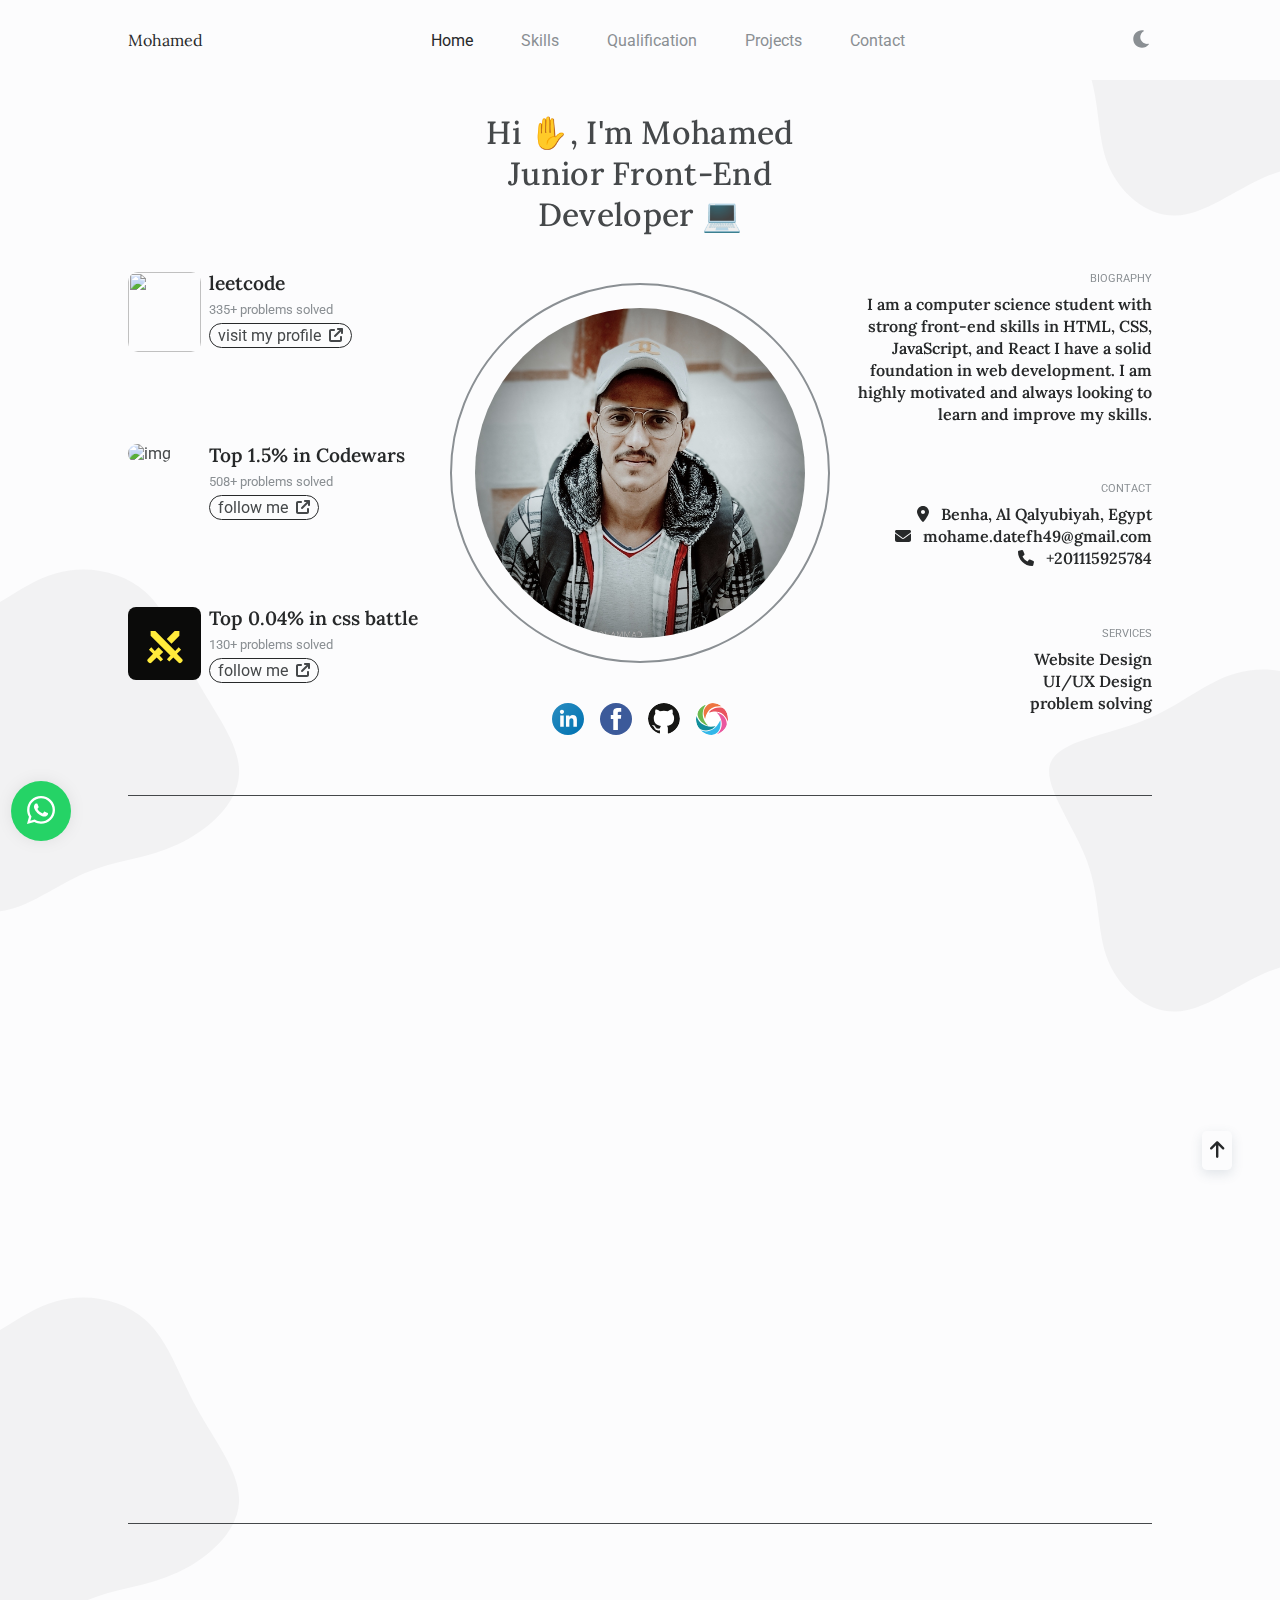
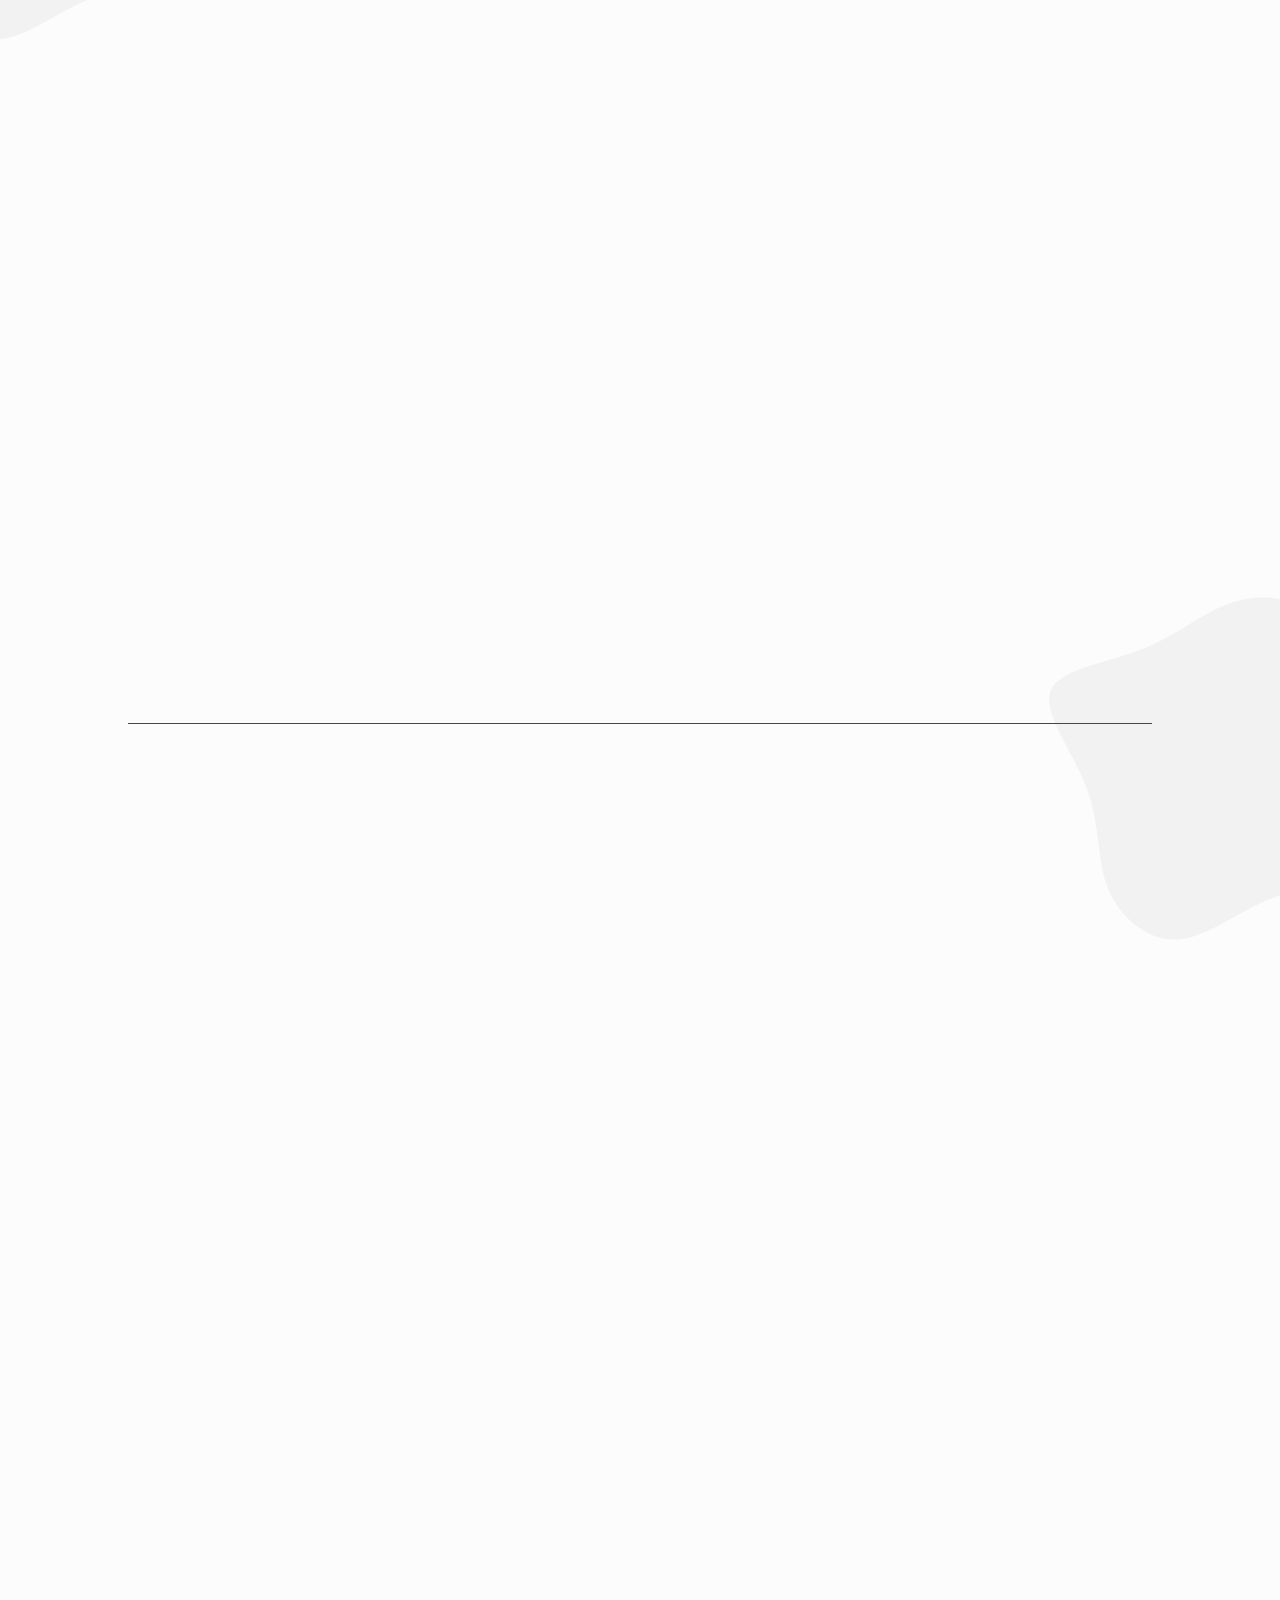
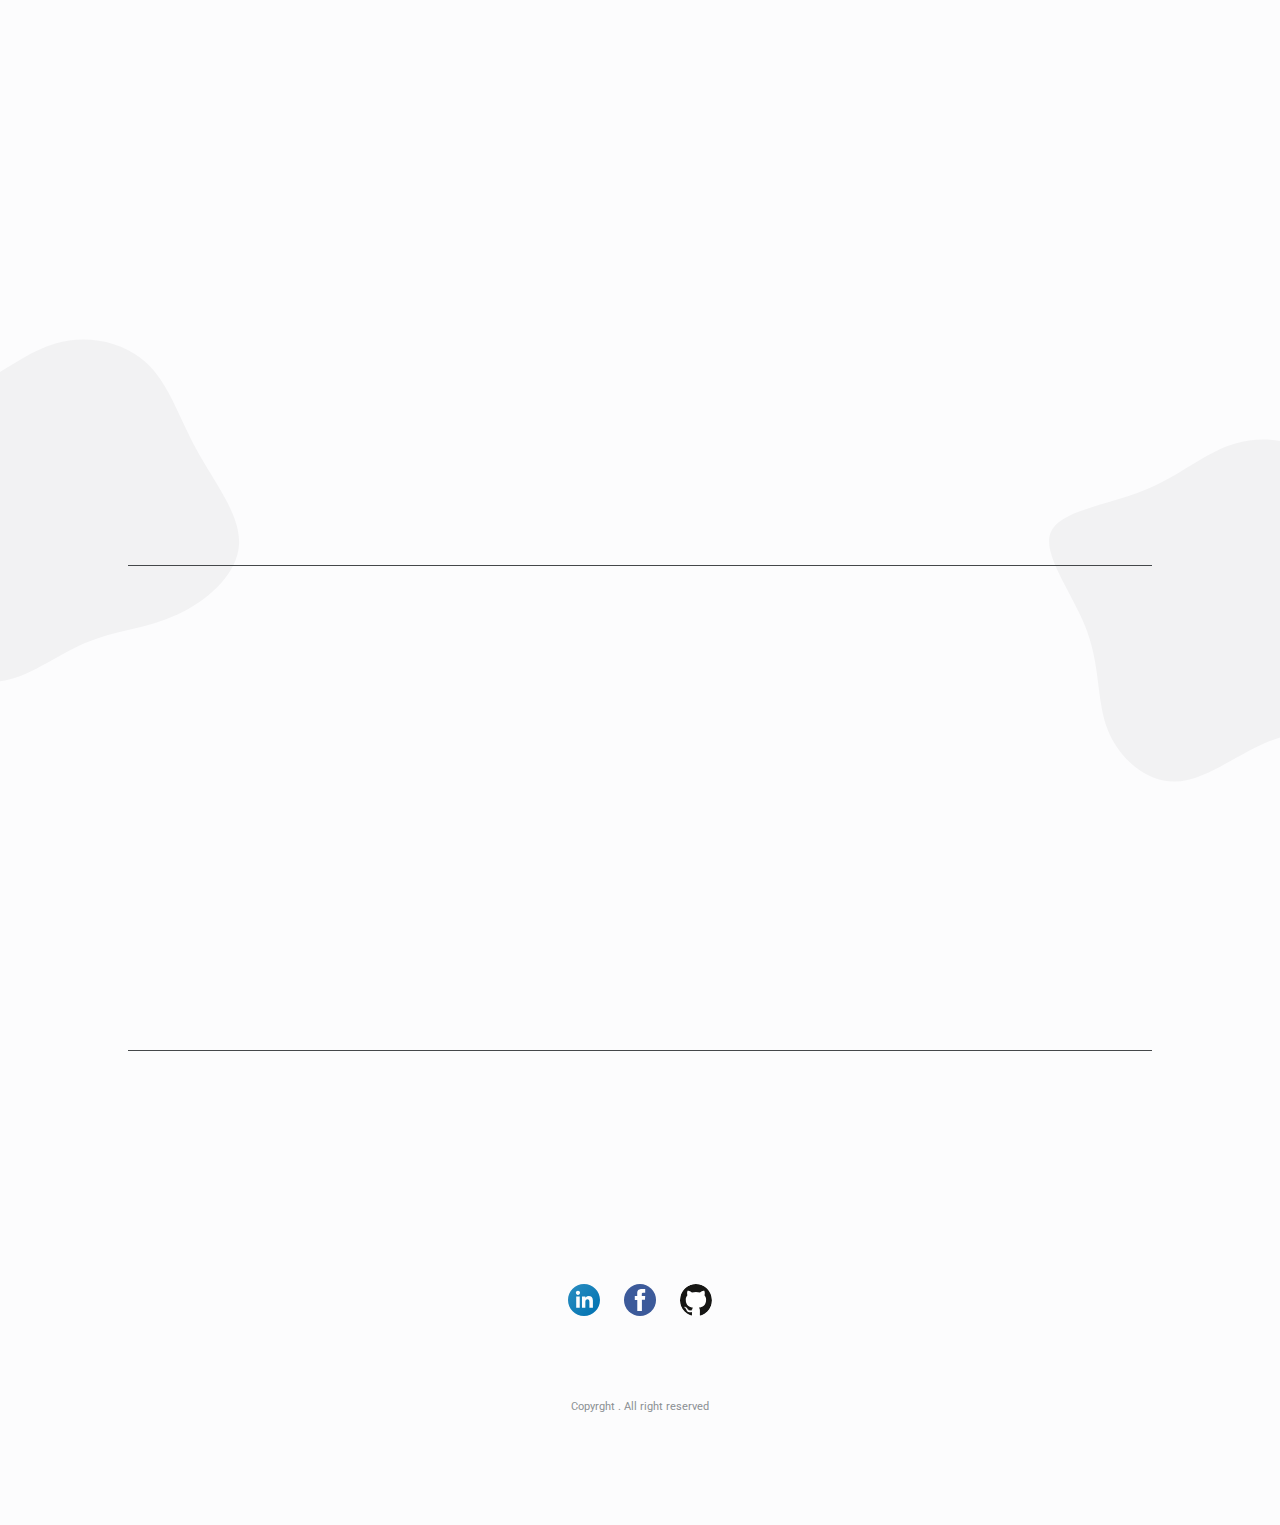
==== commit a4628999: "Update index.html" ====
--- a/index.html
+++ b/index.html
@@ -146,7 +146,7 @@
               </div>
               <div class="right">
                 <p class="home-info-number">leetcode</p>
-                <p class="leader">315+ problems solved</p>
+                <p class="leader">335+ problems solved</p>
                 <a
                   href="https://leetcode.com/_Mohamed_Atef/"
                   target="_blank"
@@ -560,12 +560,12 @@
             data-aos="fade-left"
             data-aos-duration="1500"
           >
-            <img src="images/k-shop.png" alt="img" />
+            <img src="images/screen.png" alt="img" />
             <div>
               <span class="projects-subtitle">Website</span>
-              <h1 class="projects-title">k-shop</h1>
-              <a
-                href="https://mohamedate.github.io/hair-products-store/index.html"
+              <h1 class="projects-title">Quize App</h1>
+              <a
+                href="https://mohamedate.github.io/quize-app/"
                 target="_blank"
                 class="project-button"
               >
